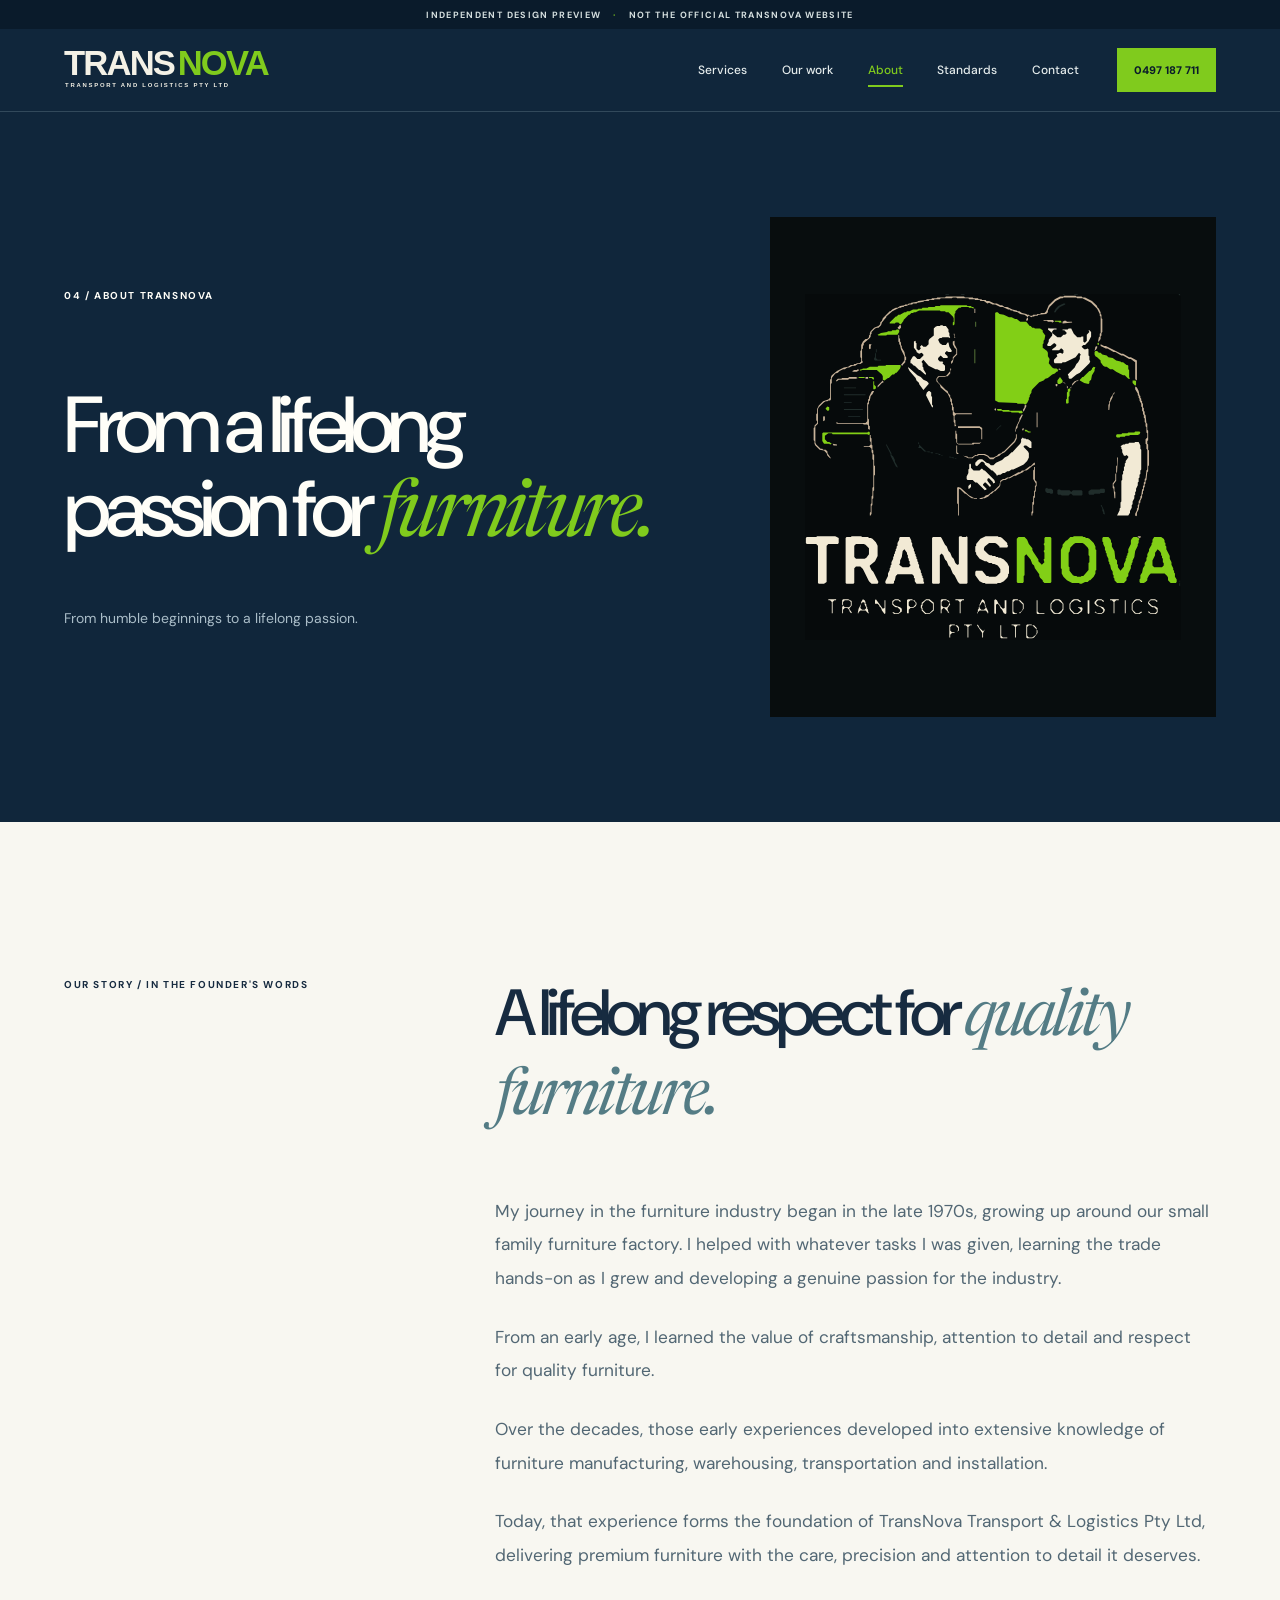
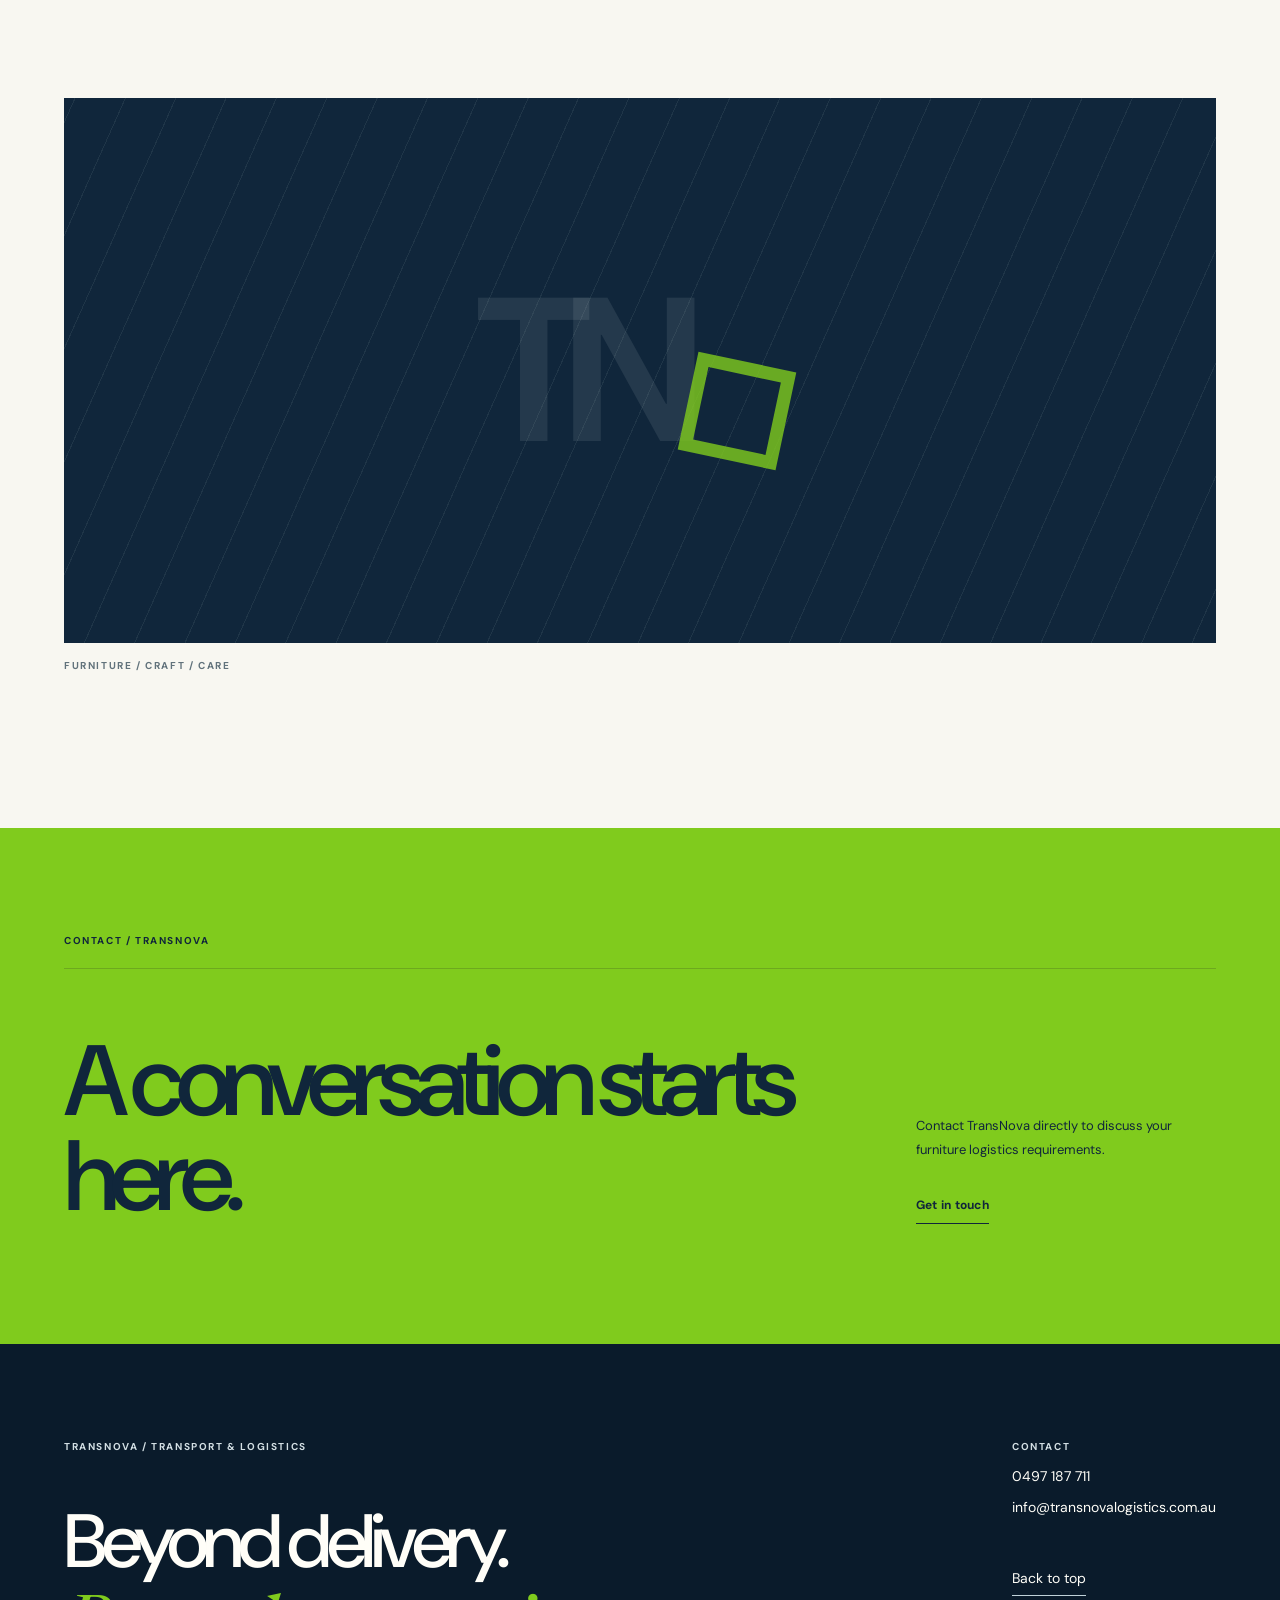
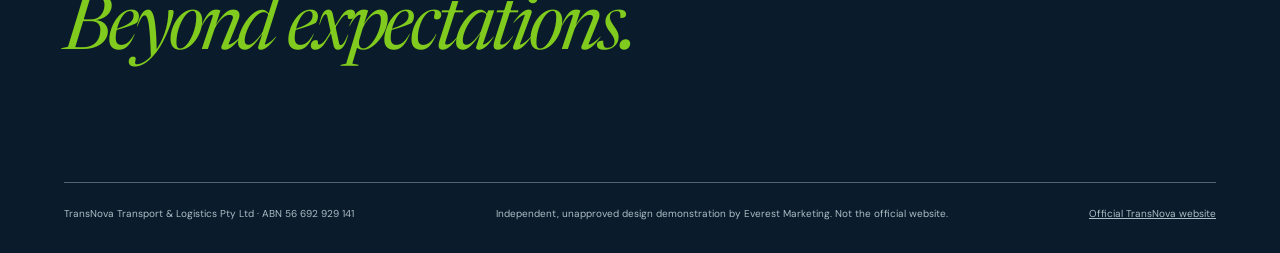
==== about/index.html @ f3ef1b67 "Expand TransNova demo to eight editorial pages with vector logo and refined palette" ====
<!doctype html><html lang="en-AU"><head><meta charset="utf-8"><meta name="viewport" content="width=device-width, initial-scale=1"><meta name="robots" content="noindex,nofollow,noarchive"><meta name="theme-color" content="#10263b"><meta name="description" content="Independent design preview for TransNova Transport &amp; Logistics. Original company information only."><title>About | TransNova — Design Preview</title><link rel="icon" href="/assets/favicon.svg" type="image/svg+xml"><link rel="preconnect" href="https://cloud.katana.nexigen.digital" crossorigin><link rel="stylesheet" href="/styles.css"><script src="/site.js" defer></script></head><body data-page="about"><a class="skip" href="#main">Skip to content</a><div class="preview-note">INDEPENDENT DESIGN PREVIEW <span>·</span> NOT THE OFFICIAL TRANSNOVA WEBSITE</div><header class="site-header" id="top"><div class="nav-shell"><a class="logo-link" href="/" aria-label="TransNova homepage"><img src="/assets/transnova-wordmark.svg" alt="TransNova Transport and Logistics" width="422" height="84"></a><nav class="site-nav" aria-label="Main"><a href="/services/">Services</a><a href="/our-work/">Our work</a><a href="/about/" aria-current="page">About</a><a href="/our-standards/">Standards</a><a href="/contact/">Contact</a></nav><div class="nav-actions"><a class="nav-phone" href="tel:+61497187711">0497 187 711</a><button class="menu-toggle" type="button" aria-controls="mobile-nav" aria-expanded="false" aria-label="Open menu"><span></span><span></span></button></div></div><nav class="mobile-nav" id="mobile-nav" aria-label="Mobile" inert><a href="/services/"><span>Services</span><small>01</small></a><a href="/our-work/"><span>Our work</span><small>02</small></a><a href="/about/" aria-current="page"><span>About</span><small>03</small></a><a href="/our-standards/"><span>Standards</span><small>04</small></a><a href="/contact/"><span>Contact</span><small>05</small></a><div class="mobile-contact">0497 187 711<br>info@transnovalogistics.com.au</div></nav></header><main id="main"><section class="about-hero section-gutter"><div class="about-intro"><span class="micro">04 / ABOUT TRANSNOVA</span><h1>From a lifelong<br>passion for <em>furniture.</em></h1><p>From humble beginnings to a lifelong passion.</p></div><div class="about-logo-panel"><img src="/assets/transnova-logo.svg" alt="TransNova official logo, vector reconstruction of the customer-provided reference"></div></section><section class="about-story section-gutter"><div class="micro">OUR STORY / IN THE FOUNDER'S WORDS</div><div><h2>A lifelong respect for <em>quality furniture.</em></h2><p>My journey in the furniture industry began in the late 1970s, growing up around our small family furniture factory. I helped with whatever tasks I was given, learning the trade hands-on as I grew and developing a genuine passion for the industry.</p><p>From an early age, I learned the value of craftsmanship, attention to detail and respect for quality furniture.</p><p>Over the decades, those early experiences developed into extensive knowledge of furniture manufacturing, warehousing, transportation and installation.</p><p>Today, that experience forms the foundation of TransNova Transport &amp; Logistics Pty Ltd, delivering premium furniture with the care, precision and attention to detail it deserves.</p></div></section><section class="about-image-block section-gutter"><div class="media media--landscape  " ><span class="media-pattern" aria-hidden="true"></span><span class="media-emblem" aria-hidden="true">TN<span class="emblem-square"></span></span><img src="https://cloud.katana.nexigen.digital/katana/0hkbviVE2RfhrzEa8fZG4wNzQvp5ouNnojDkijZL.webp" alt="Original TransNova website image" loading="lazy" decoding="async"></div><p class="micro">FURNITURE / CRAFT / CARE</p></section><section class="cta-band" aria-labelledby="cta-heading"><div class="cta-identifier micro">CONTACT / TRANSNOVA</div><div class="cta-content"><h2 id="cta-heading">A conversation starts here.</h2><div><p>Contact TransNova directly to discuss your furniture logistics requirements.</p><a class="underline-link" href="/contact/">Get in touch</a></div></div></section></main><footer class="footer"><div class="footer-main"><div><span class="micro on-dark">TRANSNOVA / TRANSPORT & LOGISTICS</span><p class="footer-line">Beyond delivery.<br><em>Beyond expectations.</em></p></div><div class="footer-end"><span class="micro on-dark">CONTACT</span><a href="tel:+61497187711">0497 187 711</a><a href="mailto:info@transnovalogistics.com.au">info@transnovalogistics.com.au</a><a class="footer-top-link" href="#top">Back to top</a></div></div><div class="footer-base"><span>TransNova Transport & Logistics Pty Ltd · ABN 56 692 929 141</span><span>Independent, unapproved design demonstration by Everest Marketing. Not the official website.</span><a href="https://transnovalogistics.com.au/" target="_blank" rel="noopener noreferrer">Official TransNova website</a></div></footer><dialog class="gallery-dialog" id="gallery-dialog" aria-label="Original TransNova photographs"><div class="gallery-top"><span class="micro on-dark">TRANSNOVA / PHOTOGRAPHS</span><button id="gallery-close" type="button">Close</button></div><div class="gallery-picture"><img id="gallery-image" alt="Original TransNova work photograph"></div><div class="gallery-bottom"><span id="gallery-position">01 / 03</span><div class="gallery-controls"><button type="button" id="gallery-prev">Previous</button><button type="button" id="gallery-next">Next</button></div></div></dialog></body></html>
---- styles.css ----
@import url('https://fonts.googleapis.com/css2?family=DM+Sans:wght@400;450;500;600;700&family=Newsreader:ital,opsz,wght@1,6..72,400;1,6..72,500&display=swap');
:root{--navy:#10263b;--deep:#0a1b2b;--ink:#172b40;--lime:#80cb1d;--ivory:#f8f7f1;--fog:#e4edef;--paper:#f2f4f1;--line:#c6d1d3;--muted:#5e6f78;--white:#fffef8;--display:'DM Sans',Arial,sans-serif;--serif:'Newsreader',Georgia,serif;--gutter:clamp(22px,5vw,92px)}
*{box-sizing:border-box}html{scroll-behavior:smooth;scroll-padding-top:90px}body{font-family:var(--display);margin:0;background:var(--ivory);color:var(--ink);-webkit-font-smoothing:antialiased}body.menu-open,body.dialog-open{overflow:hidden}a{color:inherit;text-decoration:none}button,input,textarea{font:inherit}button{cursor:pointer}img{display:block;max-width:100%}h1,h2,h3,p{margin-top:0}::selection{background:var(--lime);color:var(--deep)}:focus-visible{outline:2px solid var(--lime);outline-offset:4px}.skip{position:fixed;top:-100px;left:12px;background:var(--lime);color:var(--deep);padding:14px 20px;z-index:999}.skip:focus{top:12px}.section-gutter{padding-left:var(--gutter);padding-right:var(--gutter)}.micro{font-size:10px;letter-spacing:.16em;line-height:1.5;font-weight:700;text-transform:uppercase}.on-dark{color:#d3dfe4}em{font-family:var(--serif);font-weight:400;letter-spacing:-.055em}.preview-note{background:#0a1b2b;color:#d5dfdf;display:flex;gap:12px;align-items:center;justify-content:center;min-height:29px;font-size:9px;letter-spacing:.15em;font-weight:700;padding:7px;text-align:center}.preview-note span{color:var(--lime)}
.site-header{position:sticky;top:0;z-index:99;background:var(--navy);border-bottom:1px solid #32495b}.nav-shell{height:82px;padding:0 var(--gutter);display:flex;align-items:center;gap:clamp(24px,3vw,65px)}.logo-link{display:block;flex:none;width:clamp(160px,17vw,226px)}.logo-link img{width:100%;height:auto}.site-nav{margin-left:auto;display:flex;align-items:center;gap:clamp(20px,2.7vw,48px)}.site-nav a{color:#e5ecec;font-size:12px;font-weight:500;white-space:nowrap;position:relative;padding:14px 0;transition:color .2s}.site-nav a:hover,.site-nav a[aria-current]{color:var(--lime)}.site-nav a[aria-current]::after{position:absolute;content:'';height:2px;bottom:5px;left:0;right:0;background:var(--lime)}.nav-actions{display:flex;align-items:center}.nav-phone{font-size:11px;white-space:nowrap;color:var(--deep);background:var(--lime);padding:15px 17px;font-weight:800;transition:filter .2s}.nav-phone:hover{filter:brightness(1.15)}.menu-toggle{display:none;border:1px solid #5a6c74;background:transparent;color:var(--white);height:44px;width:48px;position:relative}.menu-toggle span{width:22px;height:1px;background:currentColor;position:absolute;left:12px;top:18px;transition:transform .2s,top .2s}.menu-toggle span:last-child{top:25px}.menu-open .menu-toggle span:first-child{top:21px;transform:rotate(45deg)}.menu-open .menu-toggle span:last-child{top:21px;transform:rotate(-45deg)}.mobile-nav{display:none}
/* authentic images with an intentionally typographic fallback when their origin is unavailable */
.media{display:block;position:relative;border:0;padding:0;overflow:hidden;min-width:0;width:100%;background:var(--navy);color:var(--white);isolation:isolate}.media-pattern{position:absolute;inset:-50%;opacity:.56;background:repeating-linear-gradient(120deg,transparent 0,transparent 45px,rgba(163,187,184,.18) 45px,rgba(163,187,184,.18) 46px);transform:rotate(-6deg);z-index:0}.media-emblem{position:absolute;inset:0;display:flex;justify-content:center;align-items:center;gap:2vw;font-size:clamp(70px,16vw,260px);font-weight:700;letter-spacing:-.13em;color:rgba(213,228,228,.10);z-index:0;pointer-events:none}.emblem-square{display:block;width:clamp(34px,8vw,100px);height:clamp(34px,8vw,100px);border:13px solid var(--lime);opacity:.8;transform:translate(-16px,40px) rotate(12deg)}.media img{width:100%;height:100%;object-fit:cover;position:relative;z-index:1;transition:transform .9s cubic-bezier(.19,.7,.22,1),opacity .3s;opacity:0}.media.media--loaded img{opacity:1}.media--portrait{aspect-ratio:4/5}.media--landscape{aspect-ratio:16/10}.media--square{aspect-ratio:1}.media.gallery-trigger:hover img{transform:scale(1.035)}.media.gallery-trigger{cursor:zoom-in}.media.gallery-trigger.media--failed{cursor:default}.media--failed img{display:none}
.home-hero{min-height:min(760px,calc(100svh - 111px));background:var(--navy);color:var(--white);display:grid;grid-template-columns:minmax(0,58%) minmax(0,42%);position:relative;isolation:isolate;overflow:hidden}.hero-blueprint{position:absolute;inset:0 42% 0 0;pointer-events:none;opacity:.14;display:flex;justify-content:space-evenly;z-index:0}.hero-blueprint span{height:100%;width:1px;background:#c3d8e6}.hero-type{position:relative;z-index:3;min-height:680px;padding:clamp(75px,9vw,135px) 0 42px var(--gutter);display:flex;flex-direction:column;justify-content:space-between}.hero-supra{display:flex;align-items:center;gap:14px}.hero-pip{background:var(--lime);height:7px;width:7px;border-radius:50%;display:inline-block}.hero-type h1{font-weight:600;letter-spacing:-.089em;line-height:.91;font-size:clamp(66px,7.65vw,150px);margin:50px -16vw 40px 0;position:relative}.hero-type h1 span{display:block;width:max-content;max-width:150%;animation:rise .95s cubic-bezier(.23,.8,.23,1) both}.hero-type h1 span:nth-child(2){animation-delay:.12s}.hero-type h1 span:nth-child(3){animation-delay:.22s}.hero-outline{font-size:.64em;letter-spacing:-.075em}.hero-outline i{font-style:normal;font-family:var(--serif);font-weight:400;letter-spacing:-.055em;color:var(--lime)}.hero-actions{display:flex;justify-content:space-between;align-items:end;gap:32px;padding-right:8%;max-width:720px}.hero-actions p{font-size:14px;line-height:1.65;max-width:255px;color:#d3dee1;margin:0}.hero-link{display:inline-block;color:var(--white);font-size:13px;font-weight:600;padding-bottom:9px;border-bottom:2px solid var(--lime);white-space:nowrap}.hero-link:hover{color:var(--lime)}.hero-footnote{margin-top:58px;color:#9cafbb}.hero-media-wrap{position:relative;min-height:680px;overflow:hidden;background:#1a3449}.hero-media{height:100%;aspect-ratio:auto;min-height:100%;background:#19354b}.hero-media img{object-position:55% center}.hero-sideprint{position:absolute;bottom:30px;right:36px;z-index:2;color:#d0ddde;text-shadow:0 1px 5px #0008}
.intro-band{background:var(--ivory);padding-top:130px;padding-bottom:110px}.intro-label{color:#506975}.intro-statement{margin:55px 0 85px clamp(30px,6vw,110px);max-width:1190px;font-size:clamp(31px,4.1vw,66px);line-height:1.27;letter-spacing:-.055em;font-weight:500}.intro-statement em{color:#2e6573}.intro-bottom{border-top:1px solid var(--line);padding-top:17px;display:flex;justify-content:space-between;color:var(--muted);font-size:10px;font-weight:700;letter-spacing:.13em}
.section-top{display:grid;grid-template-columns:1fr minmax(0,2.3fr);gap:35px;align-items:start}.section-top .section-label{color:#566f7a}.section-label span{color:#4aaf18;margin-right:15px}.section-top h2{font-weight:550;font-size:clamp(44px,5.1vw,85px);line-height:1.06;letter-spacing:-.075em;margin:0}.section-top h2 em{color:#42747c}.section-top>p{grid-column:2;line-height:1.75;color:var(--muted);font-size:13px;max-width:520px;margin-top:-3px}.service-home{padding-top:125px;padding-bottom:150px;background:var(--paper)}.service-rows{margin-top:75px;border-top:1px solid #b9c6c7}.service-row{border-bottom:1px solid #b9c6c7;display:grid;grid-template-columns:13% 1fr auto;align-items:center;gap:25px;min-height:170px;transition:padding .3s,background .3s}.service-row:hover{padding:0 18px;background:#e6eeed}.service-row-number{font-size:12px;color:#6d888c;align-self:center}.service-row-title{font-size:clamp(27px,3.6vw,60px);line-height:1.15;letter-spacing:-.067em;font-weight:500}.service-row-label{font-size:11px;border-bottom:1px solid var(--ink);padding-bottom:7px;white-space:nowrap;font-weight:700}
.featured-work{padding-top:145px;padding-bottom:160px;display:grid;grid-template-columns:33% 1fr;gap:6.5vw;background:var(--fog)}.work-rail{display:flex;flex-direction:column;align-items:flex-start}.work-rail h2{font-size:clamp(54px,6.3vw,105px);line-height:1.02;letter-spacing:-.077em;font-weight:500;margin:75px 0 20px}.work-rail h2 em{color:#547781}.work-rail p{font-size:13px;line-height:1.8;color:#5d707a;max-width:250px;margin-bottom:42px}.underline-link{display:inline-block;border-bottom:1px solid currentColor;padding-bottom:10px;font-size:12px;letter-spacing:.02em;font-weight:700;transition:color .2s,padding .2s}.underline-link:hover{color:#3f8a1c;padding-left:5px}.work-photo-pair{display:grid;grid-template-columns:1fr .8fr;gap:24px;align-items:end}.work-photo-tall{aspect-ratio:4/5.5}.work-photo-small{aspect-ratio:4/4.6;transform:translateY(55px)}
.signature-section{background:var(--deep);color:var(--white);padding-top:120px;padding-bottom:140px}.signature-grid{margin-top:70px;display:grid;grid-template-columns:1fr minmax(240px,320px);gap:70px;align-items:end}.signature-grid h2{font-size:clamp(62px,7vw,125px);font-weight:500;line-height:1.02;letter-spacing:-.085em;margin:0 0 45px}.signature-grid h2 em{color:var(--lime)}.signature-grid>div:first-child p{font-size:14px;max-width:420px;line-height:1.9;color:#bfced5;margin-bottom:35px}.underline-link.light{color:var(--white);border-color:var(--lime)}.training-figure{border-top:1px solid #51616e;padding-top:16px}.training-figure>span{font-size:10px;letter-spacing:.14em;color:#c9d8dc;font-weight:700}.training-figure strong{display:block;color:var(--lime);font-size:clamp(110px,14vw,230px);line-height:1;font-weight:500;letter-spacing:-.12em;margin-top:24px}.training-figure p{font-size:12px;line-height:1.9;color:#aebec7;max-width:260px;margin-top:42px}
.story-teaser{background:var(--ivory);display:grid;grid-template-columns:42% 1fr;gap:8vw;padding-top:130px;padding-bottom:130px;align-items:center}.story-teaser .media{aspect-ratio:4/4.6}.story-teaser-copy h2{font-size:clamp(48px,5.7vw,97px);line-height:1.05;letter-spacing:-.075em;font-weight:500;margin:65px 0 25px}.story-teaser-copy h2 em{color:#477582}.story-teaser-copy p{font-size:14px;line-height:1.9;color:var(--muted);max-width:390px;margin-bottom:40px}
.cta-band{padding:105px var(--gutter) 120px;background:var(--lime);color:#10263b}.cta-identifier{border-bottom:1px solid #6da91e;padding-bottom:20px}.cta-content{display:grid;grid-template-columns:1fr 300px;gap:7vw;align-items:end;padding-top:65px}.cta-content h2{font-size:clamp(64px,7.8vw,143px);line-height:.95;letter-spacing:-.088em;font-weight:550;margin:0;max-width:850px}.cta-content p{font-size:13px;line-height:1.8;margin-bottom:32px}.cta-content .underline-link:hover{color:#fff}
.footer{background:var(--deep);color:var(--white);padding:90px var(--gutter) 30px}.footer-main{display:flex;justify-content:space-between;gap:40px;padding-bottom:110px}.footer-line{font-size:clamp(45px,5.9vw,100px);font-weight:500;line-height:1.08;letter-spacing:-.072em;margin:46px 0 0}.footer-line em{color:var(--lime)}.footer-end{display:flex;flex-direction:column;align-items:flex-start;gap:13px;padding-top:5px}.footer-end>a{font-size:14px;overflow-wrap:anywhere}.footer-end>a:hover{color:var(--lime)}.footer-top-link{margin-top:40px;border-bottom:1px solid #c0d2d9;padding-bottom:8px}.footer-base{border-top:1px solid #506577;display:flex;justify-content:space-between;gap:25px;padding-top:22px;color:#aebdc5;font-size:10px;line-height:1.8}.footer-base a{text-decoration:underline}
/* inner pages */
.inner-hero{padding:115px var(--gutter) 55px;background:var(--fog);min-height:620px;display:flex;flex-direction:column;justify-content:space-between;position:relative;overflow:hidden}.inner-hero::after{content:'TRANSNOVA';position:absolute;bottom:25%;right:-4%;font-size:17vw;letter-spacing:-.09em;color:#d3e0e3;font-weight:700;z-index:0;opacity:.55;pointer-events:none}.inner-hero>*{z-index:1;position:relative}.inner-hero h1{font-size:clamp(65px,8vw,140px);font-weight:500;letter-spacing:-.085em;line-height:1.03;margin:70px 0}.inner-hero h1 em{color:#547783}.inner-bottom{border-top:1px solid #a8bbc0;padding-top:22px;display:flex;justify-content:space-between;gap:45px}.inner-bottom p{max-width:365px;font-size:14px;line-height:1.7}.inner-bottom span{font-size:10px;font-weight:700;letter-spacing:.16em;white-space:nowrap}.index-services{padding-top:125px;padding-bottom:100px}.service-index-item{display:grid;grid-template-columns:1fr 1fr;gap:7vw;align-items:center;margin-bottom:170px}.service-index-item.alternate .index-media{order:2}.service-index-item.alternate .index-copy{order:1}.index-copy h2{font-weight:500;letter-spacing:-.075em;line-height:1.08;font-size:clamp(45px,5.2vw,87px);margin:55px 0 30px}.index-copy h2 em{color:#477681}.index-copy p{font-size:15px;line-height:1.9;max-width:450px;color:var(--muted);margin-bottom:45px}.small-statement{padding-top:105px;padding-bottom:120px;background:var(--fog);display:grid;grid-template-columns:1fr 2.6fr;gap:50px}.small-statement p{font-size:clamp(26px,3.2vw,51px);letter-spacing:-.05em;font-weight:500;line-height:1.35;margin:0}
.detail-hero{display:grid;grid-template-columns:58% 42%;background:var(--ivory);min-height:720px}.detail-lede{padding:58px 6vw 90px 0;display:flex;flex-direction:column;align-items:flex-start}.breadcrumbs{display:flex;gap:15px;font-size:11px;color:var(--muted);margin-bottom:110px;flex-wrap:wrap}.breadcrumbs a{text-decoration:underline}.detail-lede h1{font-size:clamp(57px,6.4vw,120px);font-weight:500;letter-spacing:-.084em;line-height:1.02;margin:38px -8vw 40px 0;z-index:2;position:relative}.detail-lede h1 em{color:#4f7d83}.detail-lede p{font-size:16px;line-height:1.8;max-width:430px;margin:0 0 40px;color:var(--muted)}.detail-visual{margin-right:calc(-1 * var(--gutter));min-height:680px}.detail-visual .media{height:100%;aspect-ratio:auto}.detail-body{display:grid;grid-template-columns:1fr 2fr;gap:7vw;padding-top:135px;padding-bottom:130px}.detail-body h2{font-size:clamp(44px,5vw,85px);font-weight:500;line-height:1.08;letter-spacing:-.077em;max-width:870px}.detail-body p{max-width:560px;color:var(--muted);font-size:15px;line-height:1.85;margin:28px 0 55px}.detail-terms{display:grid;grid-template-columns:1fr 1fr;gap:22px;font-size:12px;font-weight:600}.detail-terms span{border-top:1px solid var(--line);padding-top:17px}.detail-next{border-top:1px solid var(--line);padding-top:55px;padding-bottom:85px;display:flex;gap:50px;align-items:center;justify-content:space-between}.detail-next a{font-size:clamp(28px,3.8vw,64px);letter-spacing:-.07em;font-weight:500;border-bottom:2px solid var(--ink)}
.work-inner-hero{background:#e4eded}.gallery-wall{padding-top:125px;padding-bottom:140px;display:grid;grid-template-columns:1.15fr .85fr;gap:28px;align-items:start;background:var(--ivory)}.gallery-large{grid-row:span 2}.gallery-large .media{aspect-ratio:4/6}.gallery-aside .media{aspect-ratio:5/5}.gallery-aside-final{transform:translateY(25px)}.work-categories{padding-top:90px;padding-bottom:130px;background:var(--fog);display:grid;grid-template-columns:1fr 2fr;row-gap:35px}.work-categories .micro{grid-row:span 3}.work-categories div:not(:first-child){border-top:1px solid #a8bac0;padding-top:22px}.work-categories h2{font-size:clamp(30px,3.6vw,60px);font-weight:500;letter-spacing:-.065em;line-height:1.1;margin:0 0 14px}.work-categories p{font-size:14px;color:var(--muted);max-width:600px;line-height:1.8}
.about-hero{background:var(--navy);color:var(--white);display:grid;grid-template-columns:1fr .68fr;gap:4vw;min-height:710px;align-items:center}.about-intro{padding-top:100px;padding-bottom:110px}.about-intro h1{font-size:clamp(65px,6.2vw,116px);line-height:1.05;letter-spacing:-.08em;font-weight:500;margin:80px -5vw 50px 0;position:relative;z-index:2}.about-intro h1 em{color:var(--lime)}.about-intro p{font-size:14px;color:#aabdc8}.about-logo-panel{background:#080d0e;min-height:500px;display:flex;align-items:center;justify-content:center;padding:35px}.about-logo-panel img{width:100%;height:auto;max-width:490px}.about-story{display:grid;grid-template-columns:1fr 2fr;gap:70px;padding-top:155px;padding-bottom:100px}.about-story h2{font-weight:500;font-size:clamp(45px,5.1vw,88px);letter-spacing:-.077em;line-height:1.1;margin:0 0 60px}.about-story h2 em{color:#547c85}.about-story p{font-size:clamp(15px,1.35vw,19px);line-height:1.95;color:#526774;max-width:760px;margin-bottom:25px}.about-image-block{padding-bottom:145px}.about-image-block .media{aspect-ratio:19/9}.about-image-block>p{margin-top:15px;color:#61727b}
.standards-hero{background:var(--deep);color:var(--white);padding-top:125px;padding-bottom:110px;min-height:725px;position:relative;overflow:hidden}.standards-hero h1{font-size:clamp(68px,8.2vw,145px);line-height:1.02;letter-spacing:-.085em;font-weight:500;max-width:1150px;margin:80px 0 40px}.standards-hero h1 em{color:var(--lime)}.standards-hero>p{max-width:440px;font-size:14px;line-height:1.9;color:#beccd4}.standards-hero-metric{position:absolute;right:var(--gutter);bottom:100px;display:flex;flex-direction:column;align-items:center}.standards-hero-metric strong{font-size:clamp(125px,14vw,220px);line-height:1;font-weight:400;letter-spacing:-.11em;color:var(--lime)}.standards-hero-metric span{font-size:10px;letter-spacing:.14em}.std-body{display:grid;grid-template-columns:1fr 1.3fr;gap:8vw;padding-top:135px;padding-bottom:135px}.std-intro h2{font-size:clamp(50px,5vw,92px);letter-spacing:-.082em;line-height:1.06;font-weight:500;margin:60px 0 30px}.std-intro p{max-width:330px;color:var(--muted);line-height:1.9}.std-accordion-list{border-top:1px solid var(--line)}.standard-accordion{border-bottom:1px solid var(--line)}.standard-accordion summary{display:grid;grid-template-columns:40px 1fr 30px;gap:18px;align-items:center;list-style:none;cursor:pointer;padding:26px 0;font-size:clamp(21px,2vw,33px);letter-spacing:-.04em}.standard-accordion summary::-webkit-details-marker{display:none}.std-number{color:#71919b;font-size:11px;letter-spacing:0}.std-toggle{font-size:25px;justify-self:end;transition:transform .2s}.standard-accordion[open] .std-toggle{transform:rotate(45deg)}.standard-accordion>p{font-size:14px;line-height:1.9;max-width:530px;color:var(--muted);padding:0 0 29px 58px;margin:0}
.contact-hero{padding-top:125px;padding-bottom:145px}.contact-hero>h1{font-size:clamp(67px,8.3vw,148px);font-weight:500;line-height:1;letter-spacing:-.088em;margin:75px 0 110px}.contact-hero>h1 em{color:#527d87}.contact-columns{display:grid;grid-template-columns:1fr 1fr;gap:9vw}.contact-details{display:flex;flex-direction:column;align-items:start}.contact-number{font-size:clamp(30px,3.6vw,63px);letter-spacing:-.065em;border-bottom:2px solid var(--ink);padding-bottom:12px;margin:35px 0 20px}.contact-email{font-size:clamp(15px,1.6vw,24px);word-break:break-word;text-decoration:underline;text-underline-offset:8px}.contact-facts{margin-top:100px;display:grid;grid-template-columns:1fr 1fr;gap:25px}.contact-facts h2{font-size:11px;letter-spacing:.16em;text-transform:uppercase;margin-bottom:18px}.contact-facts p{font-size:13px;line-height:1.85;color:var(--muted)}.contact-form{background:var(--fog);padding:clamp(28px,4vw,60px)}.form-overline{display:flex;justify-content:space-between;gap:25px}.demo-form-warning{padding:30px 0;border-bottom:1px solid #b5c6c9;color:#526c75;font-size:12px;line-height:1.9}.contact-form form{display:flex;flex-direction:column}.contact-form label{font-weight:700;font-size:12px;margin:16px 0 9px}.contact-form label span{color:#386e33}.contact-form input,.contact-form textarea{background:transparent;border:0;border-bottom:1px solid #91a6af;border-radius:0;padding:13px 0;color:var(--ink);font-size:14px;outline:0;width:100%;margin-bottom:15px}.contact-form input:focus,.contact-form textarea:focus{border-bottom:2px solid var(--ink);padding-bottom:12px}.contact-form input[aria-invalid=true],.contact-form textarea[aria-invalid=true]{border-bottom-color:#a33232}.contact-form textarea{resize:vertical;min-height:120px}.contact-form input::placeholder,.contact-form textarea::placeholder{color:#779099}.form-button{border:0;background:var(--navy);color:#fff;padding:19px;text-align:center;font-size:12px;font-weight:700;letter-spacing:.04em;margin-top:15px}.form-button:hover{background:#2c485c}#form-feedback{min-height:1em;font-size:12px;line-height:1.6;margin:15px 0 0}
/* minimalist image viewer: no graphic arrows, image captions or metadata */
.gallery-dialog{border:0;padding:22px clamp(20px,5vw,80px);background:#071523;color:var(--white);width:100vw;max-width:none;max-height:none;height:100dvh;margin:0;overflow:hidden}.gallery-dialog::backdrop{background:#081724e8}.gallery-dialog[open]{display:flex;flex-direction:column}.gallery-top{display:flex;justify-content:space-between;align-items:center}.gallery-top button,.gallery-controls button{border:1px solid #536a7c;padding:11px 22px;color:var(--white);background:transparent;font-size:12px}.gallery-top button:hover,.gallery-controls button:hover{border-color:var(--lime);color:var(--lime)}.gallery-picture{flex:1;display:flex;justify-content:center;align-items:center;min-height:0;padding:24px 0}.gallery-picture img{max-width:100%;max-height:100%;width:auto;height:auto;object-fit:contain}.gallery-bottom{display:flex;align-items:center;justify-content:space-between;gap:15px;font-size:12px;color:#abbecb}.gallery-controls{display:flex;gap:12px}
.reveal{opacity:1;transform:none}.has-motion .reveal{opacity:0;transform:translateY(28px);transition:opacity .8s cubic-bezier(.2,.8,.22,1),transform .8s cubic-bezier(.2,.8,.22,1)}.has-motion .reveal.is-visible{opacity:1;transform:none}@keyframes rise{from{opacity:0;transform:translateY(38px)}to{opacity:1;transform:translateY(0)}}
@media(max-width:1180px){.site-nav{gap:17px}.site-nav a{font-size:11px}.nav-shell{gap:20px}.logo-link{width:180px}.hero-type h1{font-size:clamp(62px,7.45vw,105px)}.hero-actions{display:block}.hero-actions .hero-link{margin-top:25px}.standards-hero-metric{right:6%;bottom:50px;opacity:.85}}
@media(max-width:960px){.site-nav,.nav-phone{display:none}.nav-actions{margin-left:auto}.menu-toggle{display:block}.mobile-nav{position:absolute;top:100%;left:0;right:0;background:var(--navy);height:calc(100dvh - 74px);overflow-y:auto;padding:26px var(--gutter);display:flex;flex-direction:column;visibility:hidden;opacity:0;transform:translateY(-12px);pointer-events:none;transition:opacity .25s,transform .25s,visibility .25s}.menu-open .mobile-nav{opacity:1;visibility:visible;transform:none;pointer-events:auto}.mobile-nav a{display:flex;justify-content:space-between;align-items:center;border-bottom:1px solid #4a5f6d;color:#e9f0f1;padding:16px 0;font-size:clamp(30px,5vw,47px);letter-spacing:-.055em}.mobile-nav a small{font-size:11px;letter-spacing:0;color:var(--lime)}.mobile-nav a[aria-current]{color:var(--lime)}.mobile-contact{padding-top:35px;color:#b4c5ce;font-size:14px;line-height:2}.nav-shell{height:74px}.home-hero{grid-template-columns:1fr}.hero-type{min-height:550px;padding-top:75px;padding-right:var(--gutter)}.hero-type h1{font-size:clamp(65px,9.8vw,110px);margin-right:0}.hero-outline{font-size:.69em}.hero-media-wrap{min-height:470px;height:60vw}.hero-media{height:100%}.hero-actions{display:flex}.featured-work{grid-template-columns:1fr;gap:60px}.work-rail h2{margin-top:45px}.work-photo-pair{max-width:850px}.signature-grid{grid-template-columns:1fr 240px}.story-teaser{gap:5vw}.cta-content{grid-template-columns:1fr 230px}.detail-hero{grid-template-columns:1fr}.detail-lede{padding-right:0}.detail-lede h1{margin-right:0}.detail-visual{margin-right:calc(-1 * var(--gutter));margin-left:calc(-1 * var(--gutter));min-height:470px;height:65vw}.detail-visual .media{height:100%}.standards-hero-metric{position:static;align-items:flex-start;margin-top:60px}.standards-hero-metric strong{font-size:140px}.about-hero{grid-template-columns:1fr}.about-intro{padding-bottom:20px}.about-logo-panel{min-height:400px;margin-bottom:80px}.about-intro h1{margin-right:0}}
@media(max-width:640px){:root{--gutter:23px}.preview-note{font-size:8px;letter-spacing:.07em}.nav-shell{height:67px}.mobile-nav{height:calc(100dvh - 67px)}.logo-link{width:160px}.hero-type{min-height:550px;padding-top:65px;padding-bottom:38px}.hero-type h1{font-size:clamp(53px,12.7vw,78px);line-height:1.03;margin:35px 0 40px}.hero-outline{font-size:.72em;letter-spacing:-.07em}.hero-outline i{display:inline}.hero-actions{display:block}.hero-actions p{font-size:13px}.hero-actions .hero-link{font-size:12px;margin-top:25px}.hero-footnote{margin-top:38px;font-size:8px}.hero-media-wrap{min-height:385px;height:105vw}.hero-sideprint{font-size:8px;right:22px;bottom:18px}.intro-band{padding-top:90px;padding-bottom:70px}.intro-statement{margin:42px 0 55px;font-size:clamp(31px,8.6vw,52px)}.intro-bottom{font-size:8px}.service-home{padding-top:90px;padding-bottom:100px}.section-top{display:block}.section-top h2{font-size:clamp(43px,10vw,65px);margin:33px 0 22px}.section-top>p{font-size:13px;margin:0}.service-rows{margin-top:40px}.service-row{grid-template-columns:26px 1fr;gap:12px;min-height:135px;padding:20px 0}.service-row-title{font-size:clamp(27px,8vw,45px)}.service-row-label{grid-column:2;font-size:10px;justify-self:start}.service-row:hover{padding:20px 0}.featured-work{padding-top:100px;padding-bottom:115px}.work-rail h2{font-size:clamp(61px,12vw,86px)}.work-photo-pair{gap:12px}.work-photo-small{transform:translateY(24px)}.signature-section{padding-top:100px;padding-bottom:105px}.signature-grid{grid-template-columns:1fr;gap:60px;margin-top:55px}.signature-grid h2{font-size:clamp(66px,12.5vw,95px)}.training-figure strong{font-size:125px}.story-teaser{grid-template-columns:1fr;padding-top:90px;padding-bottom:95px;gap:50px}.story-teaser .media{aspect-ratio:4/3.7}.story-teaser-copy h2{font-size:clamp(57px,11vw,82px);margin:35px 0 20px}.cta-band{padding-top:75px;padding-bottom:85px}.cta-content{display:block;padding-top:45px}.cta-content h2{font-size:clamp(66px,13vw,100px)}.cta-content div{margin-top:35px}.footer{padding-top:70px}.footer-main{display:block;padding-bottom:75px}.footer-line{font-size:clamp(55px,10vw,85px)}.footer-end{margin-top:55px}.footer-base{display:block}.footer-base>*{display:block;margin-bottom:11px}.inner-hero{padding-top:80px;min-height:530px}.inner-hero h1{font-size:clamp(60px,11.4vw,85px);margin:60px 0 70px;overflow-wrap:normal}.inner-hero .inner-bottom{display:block}.inner-bottom span{display:block;margin-top:18px}.index-services{padding-top:75px;padding-bottom:40px}.service-index-item{display:flex;flex-direction:column;gap:30px;margin-bottom:95px;align-items:stretch}.service-index-item.alternate .index-media{order:0}.service-index-item.alternate .index-copy{order:1}.index-copy h2{font-size:clamp(45px,9vw,67px);margin:30px 0 25px}.small-statement{display:block;padding-top:85px;padding-bottom:90px}.small-statement p{margin-top:32px;font-size:clamp(30px,7.6vw,45px)}.detail-lede{padding-top:38px;padding-bottom:80px}.breadcrumbs{margin-bottom:90px}.detail-lede h1{font-size:clamp(54px,11.3vw,75px);margin:30px 0 35px}.detail-lede p{font-size:14px}.detail-visual{min-height:350px;height:100vw}.detail-body{display:block;padding-top:90px;padding-bottom:95px}.detail-body h2{font-size:clamp(50px,9.8vw,76px);margin-top:35px}.detail-terms{gap:22px 12px;font-size:10px}.detail-next{display:block;padding-top:55px;padding-bottom:75px}.detail-next a{display:inline-block;font-size:34px;margin-top:25px}.gallery-wall{padding-top:80px;padding-bottom:80px;display:block}.gallery-wall>div{margin-bottom:19px}.gallery-large .media{aspect-ratio:4/4.5}.gallery-aside .media{aspect-ratio:4/4}.gallery-aside-final{transform:none}.work-categories{display:block;padding-top:90px;padding-bottom:100px}.work-categories>div:first-child{margin-bottom:40px}.work-categories div:not(:first-child){padding-bottom:25px}.about-intro{padding-top:95px}.about-intro h1{font-size:clamp(61px,11.8vw,80px);margin:55px 0 35px}.about-logo-panel{min-height:300px;padding:16px;margin-bottom:55px}.about-story{display:block;padding-top:95px;padding-bottom:80px}.about-story h2{margin-top:35px;font-size:clamp(52px,10vw,75px)}.about-story p{font-size:15px}.about-image-block{padding-bottom:90px}.about-image-block .media{aspect-ratio:4/3}.standards-hero{padding-top:90px;padding-bottom:85px}.standards-hero h1{font-size:clamp(58px,11.3vw,90px);margin:60px 0 35px}.standards-hero-metric strong{font-size:125px}.std-body{display:block;padding-top:95px;padding-bottom:100px}.std-intro h2{margin-top:32px;font-size:clamp(58px,10.4vw,80px)}.std-accordion-list{margin-top:55px}.standard-accordion summary{font-size:22px;padding:22px 0;grid-template-columns:25px 1fr 25px;gap:9px}.standard-accordion>p{padding-left:34px;font-size:13px}.contact-hero{padding-top:95px;padding-bottom:90px}.contact-hero>h1{font-size:clamp(60px,12.5vw,84px);margin:45px 0 80px}.contact-columns{display:block}.contact-number{font-size:clamp(33px,8vw,48px)}.contact-email{font-size:14px}.contact-facts{margin-top:65px;grid-template-columns:1fr 1fr;gap:12px}.contact-facts p{font-size:12px}.contact-form{margin:75px calc(-1 * var(--gutter)) 0;padding:30px var(--gutter)}.gallery-dialog{padding:20px}.gallery-controls button{padding:10px 16px}.gallery-picture{padding:15px 0}}
@media(max-width:360px){.hero-type h1{font-size:49px}.hero-outline{font-size:.7em}.hero-type{min-height:525px}.intro-statement{font-size:30px}.contact-number{font-size:30px}.contact-facts{display:block}.inner-hero h1{font-size:55px}}
@media(prefers-reduced-motion:reduce){html{scroll-behavior:auto}*,*::before,*::after{animation:none!important;transition:none!important}.has-motion .reveal{opacity:1;transform:none}.media img{transition:none}}
/* The client-provided emblem is the honest hero fallback until original work photos load. */
.hero-media{background:#070b0e}.hero-media .media-emblem{background:url('/assets/transnova-logo.svg') center center / 88% auto no-repeat;font-size:0}.hero-media .media-emblem .emblem-square{display:none}.hero-media .media-pattern{opacity:.12}.media--loaded .media-emblem,.media--loaded .media-pattern{opacity:0}
@media(max-width:360px){.cta-content h2{font-size:48px}.detail-lede h1,.inner-hero h1,.standards-hero h1,.about-intro h1{overflow-wrap:break-word}}
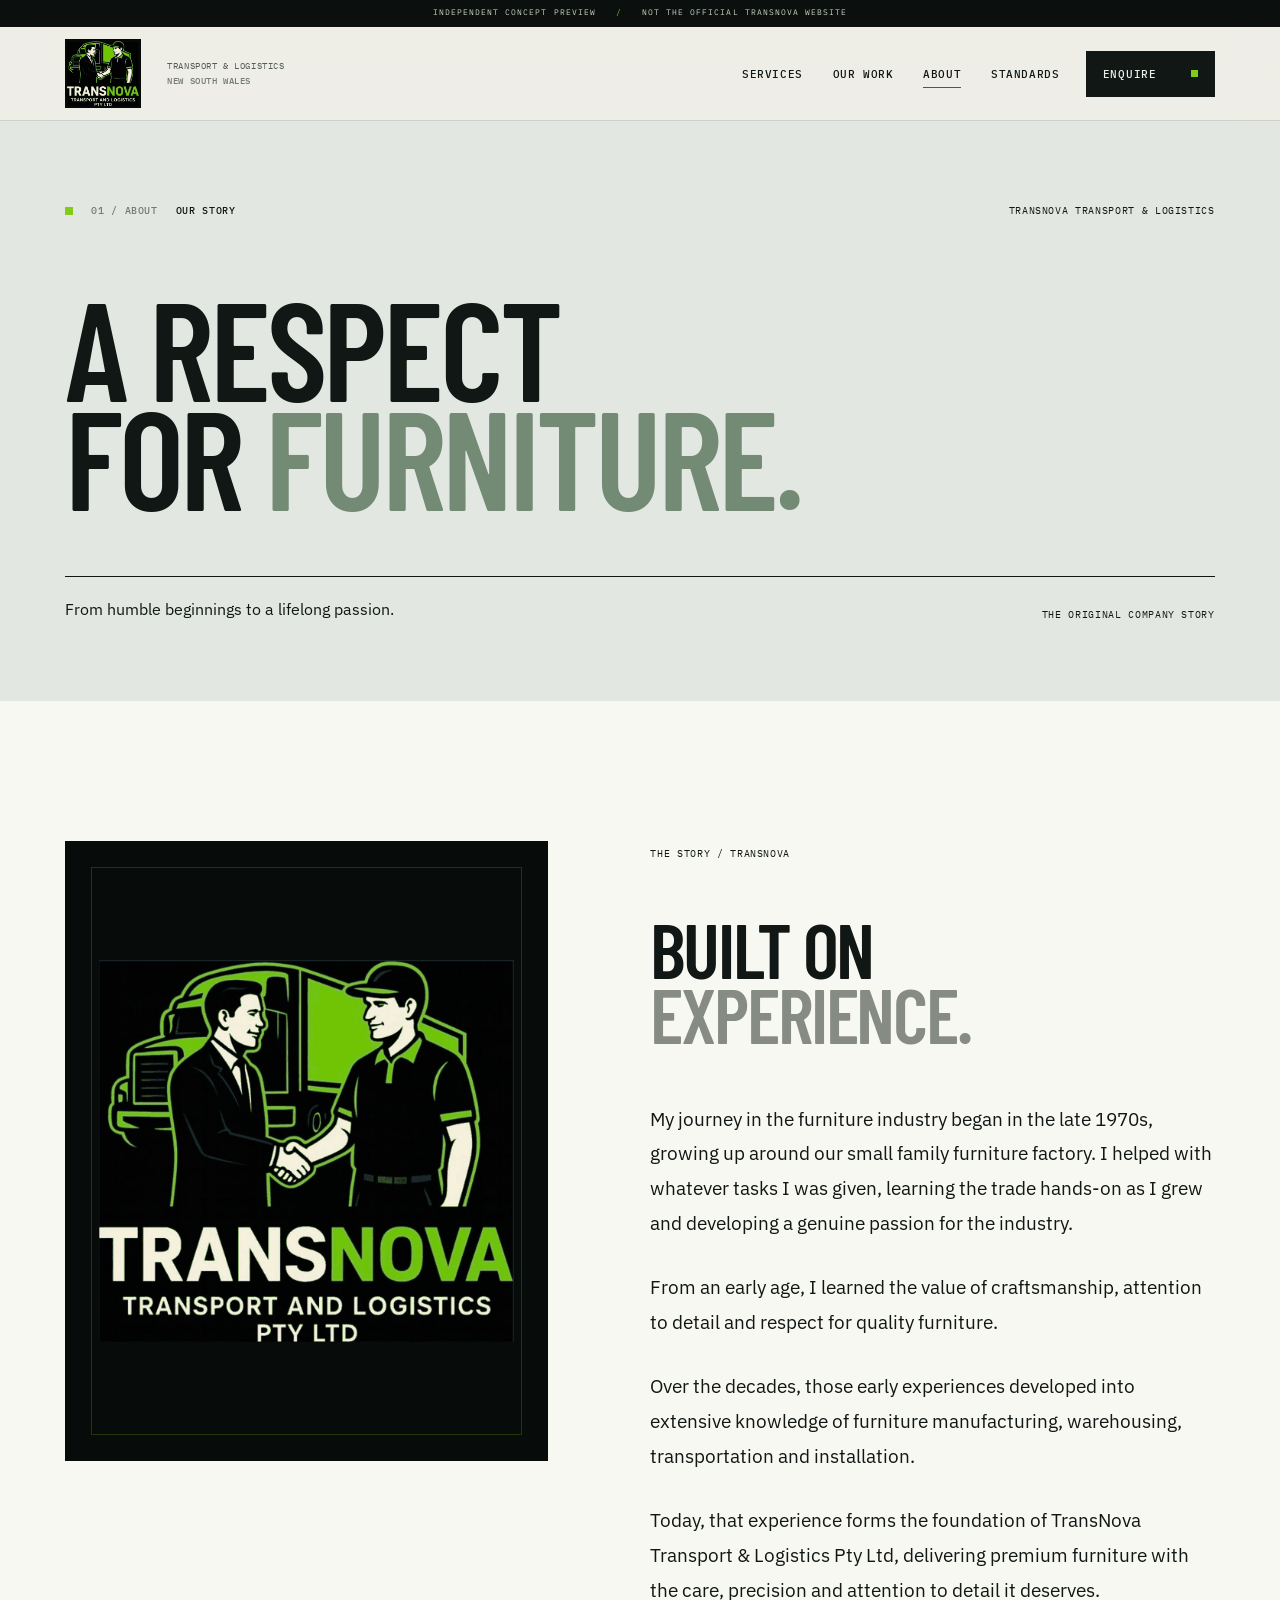
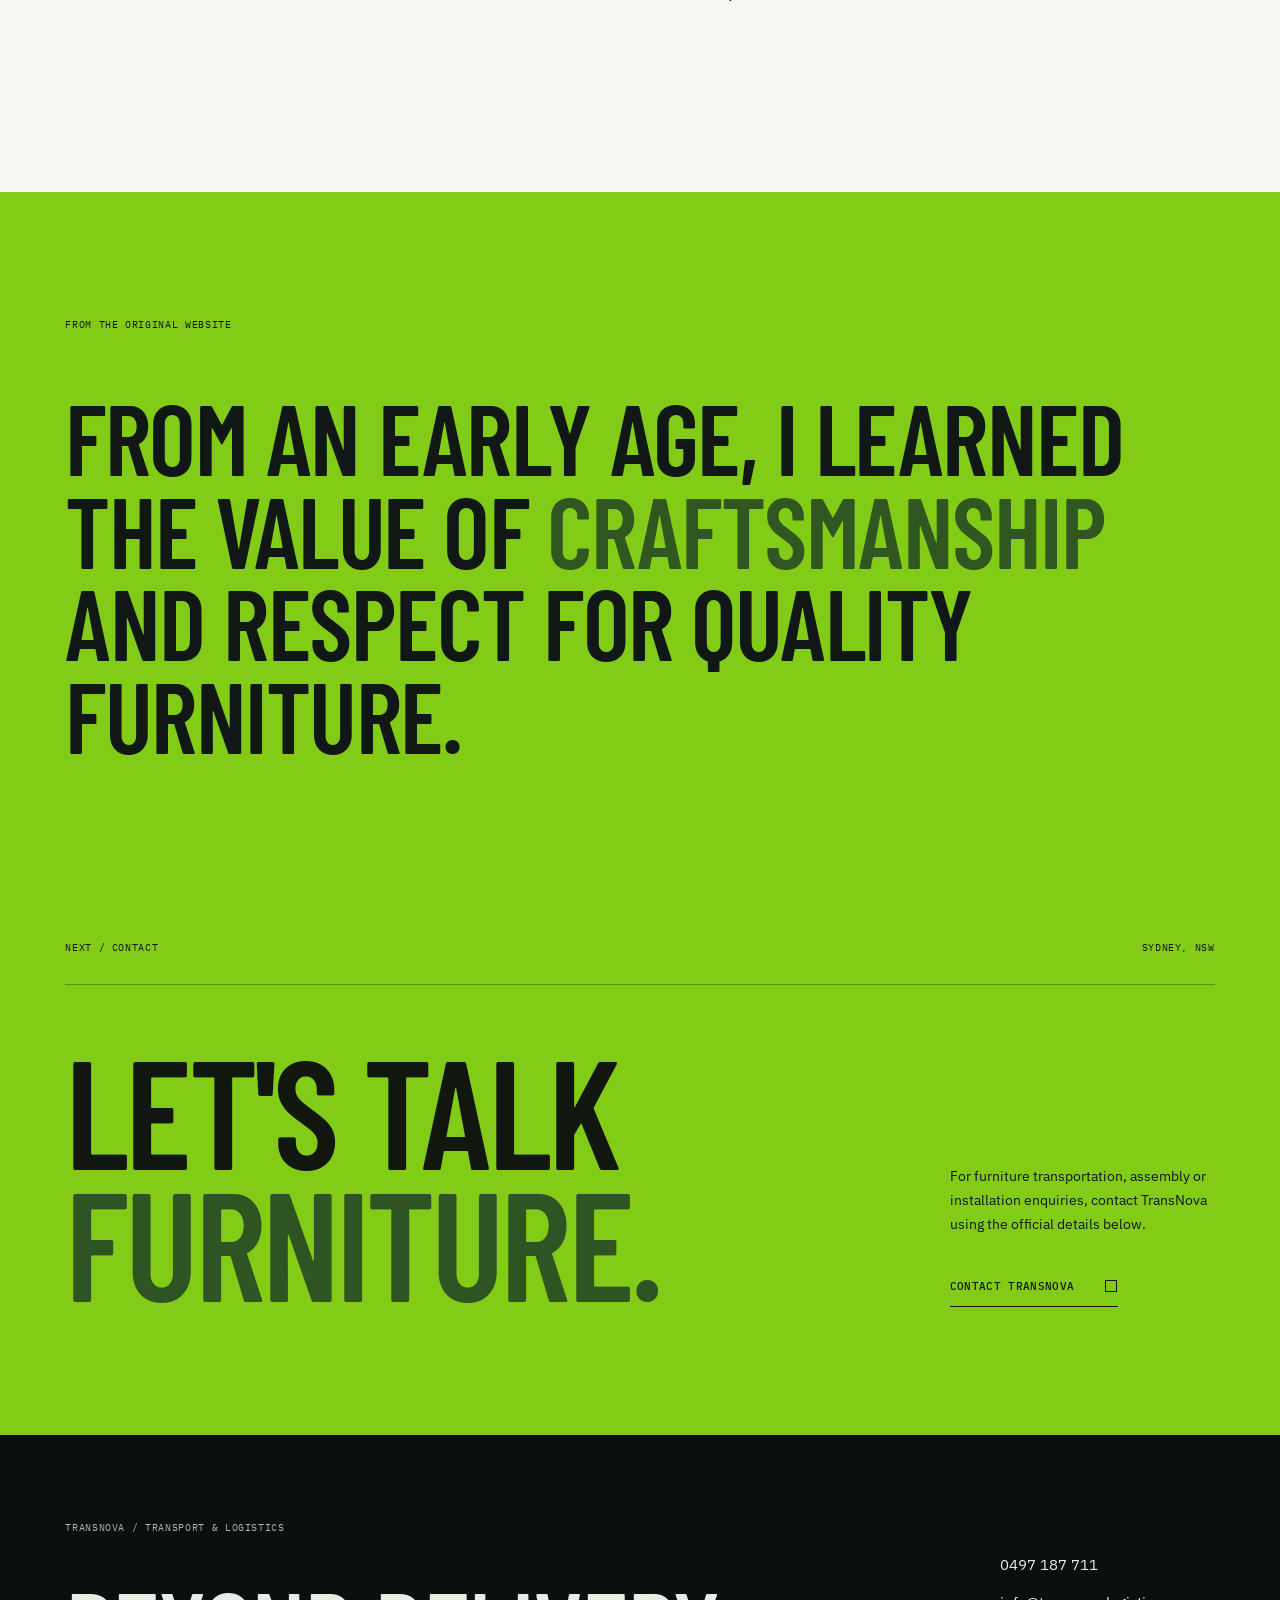
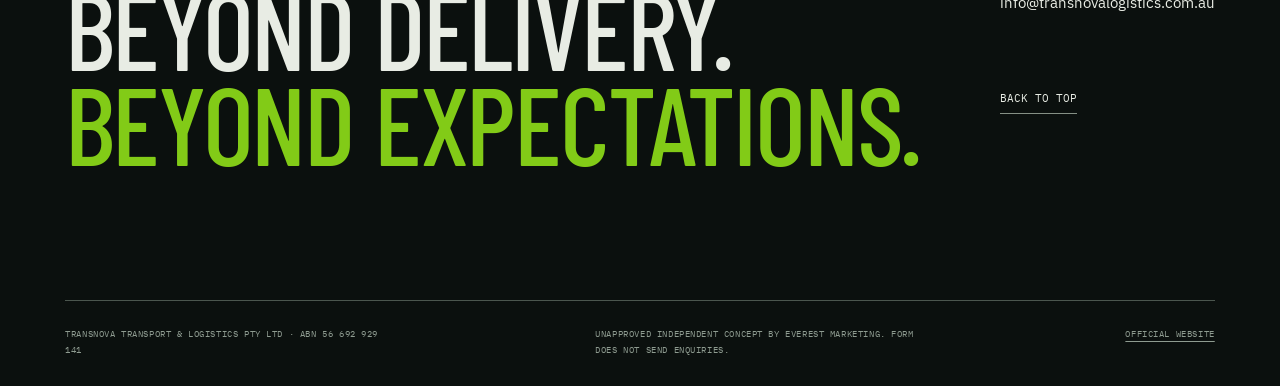
==== commit fdbfe33a: "Redesign TransNova as eight-page editorial experience with authentic full logo and motion" ====
--- a/about/index.html
+++ b/about/index.html
@@ -1 +1 @@
-<!doctype html><html lang="en-AU"><head><meta charset="utf-8"><meta name="viewport" content="width=device-width, initial-scale=1"><meta name="robots" content="noindex,nofollow,noarchive"><meta name="theme-color" content="#10263b"><meta name="description" content="Independent design preview for TransNova Transport &amp; Logistics. Original company information only."><title>About | TransNova — Design Preview</title><link rel="icon" href="/assets/favicon.svg" type="image/svg+xml"><link rel="preconnect" href="https://cloud.katana.nexigen.digital" crossorigin><link rel="stylesheet" href="/styles.css"><script src="/site.js" defer></script></head><body data-page="about"><a class="skip" href="#main">Skip to content</a><div class="preview-note">INDEPENDENT DESIGN PREVIEW <span>·</span> NOT THE OFFICIAL TRANSNOVA WEBSITE</div><header class="site-header" id="top"><div class="nav-shell"><a class="logo-link" href="/" aria-label="TransNova homepage"><img src="/assets/transnova-wordmark.svg" alt="TransNova Transport and Logistics" width="422" height="84"></a><nav class="site-nav" aria-label="Main"><a href="/services/">Services</a><a href="/our-work/">Our work</a><a href="/about/" aria-current="page">About</a><a href="/our-standards/">Standards</a><a href="/contact/">Contact</a></nav><div class="nav-actions"><a class="nav-phone" href="tel:+61497187711">0497 187 711</a><button class="menu-toggle" type="button" aria-controls="mobile-nav" aria-expanded="false" aria-label="Open menu"><span></span><span></span></button></div></div><nav class="mobile-nav" id="mobile-nav" aria-label="Mobile" inert><a href="/services/"><span>Services</span><small>01</small></a><a href="/our-work/"><span>Our work</span><small>02</small></a><a href="/about/" aria-current="page"><span>About</span><small>03</small></a><a href="/our-standards/"><span>Standards</span><small>04</small></a><a href="/contact/"><span>Contact</span><small>05</small></a><div class="mobile-contact">0497 187 711<br>info@transnovalogistics.com.au</div></nav></header><main id="main"><section class="about-hero section-gutter"><div class="about-intro"><span class="micro">04 / ABOUT TRANSNOVA</span><h1>From a lifelong<br>passion for <em>furniture.</em></h1><p>From humble beginnings to a lifelong passion.</p></div><div class="about-logo-panel"><img src="/assets/transnova-logo.svg" alt="TransNova official logo, vector reconstruction of the customer-provided reference"></div></section><section class="about-story section-gutter"><div class="micro">OUR STORY / IN THE FOUNDER'S WORDS</div><div><h2>A lifelong respect for <em>quality furniture.</em></h2><p>My journey in the furniture industry began in the late 1970s, growing up around our small family furniture factory. I helped with whatever tasks I was given, learning the trade hands-on as I grew and developing a genuine passion for the industry.</p><p>From an early age, I learned the value of craftsmanship, attention to detail and respect for quality furniture.</p><p>Over the decades, those early experiences developed into extensive knowledge of furniture manufacturing, warehousing, transportation and installation.</p><p>Today, that experience forms the foundation of TransNova Transport &amp; Logistics Pty Ltd, delivering premium furniture with the care, precision and attention to detail it deserves.</p></div></section><section class="about-image-block section-gutter"><div class="media media--landscape  " ><span class="media-pattern" aria-hidden="true"></span><span class="media-emblem" aria-hidden="true">TN<span class="emblem-square"></span></span><img src="https://cloud.katana.nexigen.digital/katana/0hkbviVE2RfhrzEa8fZG4wNzQvp5ouNnojDkijZL.webp" alt="Original TransNova website image" loading="lazy" decoding="async"></div><p class="micro">FURNITURE / CRAFT / CARE</p></section><section class="cta-band" aria-labelledby="cta-heading"><div class="cta-identifier micro">CONTACT / TRANSNOVA</div><div class="cta-content"><h2 id="cta-heading">A conversation starts here.</h2><div><p>Contact TransNova directly to discuss your furniture logistics requirements.</p><a class="underline-link" href="/contact/">Get in touch</a></div></div></section></main><footer class="footer"><div class="footer-main"><div><span class="micro on-dark">TRANSNOVA / TRANSPORT & LOGISTICS</span><p class="footer-line">Beyond delivery.<br><em>Beyond expectations.</em></p></div><div class="footer-end"><span class="micro on-dark">CONTACT</span><a href="tel:+61497187711">0497 187 711</a><a href="mailto:info@transnovalogistics.com.au">info@transnovalogistics.com.au</a><a class="footer-top-link" href="#top">Back to top</a></div></div><div class="footer-base"><span>TransNova Transport & Logistics Pty Ltd · ABN 56 692 929 141</span><span>Independent, unapproved design demonstration by Everest Marketing. Not the official website.</span><a href="https://transnovalogistics.com.au/" target="_blank" rel="noopener noreferrer">Official TransNova website</a></div></footer><dialog class="gallery-dialog" id="gallery-dialog" aria-label="Original TransNova photographs"><div class="gallery-top"><span class="micro on-dark">TRANSNOVA / PHOTOGRAPHS</span><button id="gallery-close" type="button">Close</button></div><div class="gallery-picture"><img id="gallery-image" alt="Original TransNova work photograph"></div><div class="gallery-bottom"><span id="gallery-position">01 / 03</span><div class="gallery-controls"><button type="button" id="gallery-prev">Previous</button><button type="button" id="gallery-next">Next</button></div></div></dialog></body></html>+<!doctype html><html lang="en-AU"><head><meta charset="utf-8"><meta name="viewport" content="width=device-width, initial-scale=1"><meta name="robots" content="noindex,nofollow,noarchive"><meta name="theme-color" content="#121714"><meta name="description" content="An independent TransNova website redesign demonstration using original business details."><title>About TransNova | TransNova — Independent Design Demo</title><link rel="icon" type="image/svg+xml" href="/assets/favicon.svg"><link rel="preconnect" href="https://fonts.googleapis.com"><link rel="preconnect" href="https://fonts.gstatic.com" crossorigin><link href="https://fonts.googleapis.com/css2?family=Barlow+Condensed:wght@400;500;600;700;800&amp;family=IBM+Plex+Mono:wght@400;500;600&amp;family=IBM+Plex+Sans:wght@400;500;600;700&amp;display=swap" rel="stylesheet"><link rel="stylesheet" href="/styles.css"><script src="/site.js" defer></script></head><body data-page="about"><a class="skip" href="#main">Skip to content</a><div class="preview-banner">Independent concept preview <span class="banner-sep">/</span> Not the official TransNova website</div><div id="progress-track" aria-hidden="true"><div id="progress-bar"></div></div><header class="site-header" id="top"><div class="header-inner"><a class="brand" href="/" aria-label="TransNova home"><img src="/assets/transnova-logo.svg" alt="TransNova complete original handshake and truck logo" width="543" height="500"></a><span class="brand-descriptor">TRANSPORT &amp; LOGISTICS<br><b>NEW SOUTH WALES</b></span><nav class="nav" aria-label="Main navigation"><a href="/services/" >Services</a><a href="/our-work/" >Our work</a><a href="/about/" aria-current="page">About</a><a href="/our-standards/" >Standards</a></nav><a class="nav-contact" href="/contact/">Enquire <span></span></a><button id="nav-toggle" class="nav-toggle" aria-controls="mobile-nav" aria-expanded="false" aria-label="Open navigation" type="button"><span></span><span></span></button></div><nav id="mobile-nav" class="mobile-nav" inert aria-label="Mobile navigation"><a href="/services/" ><span>Services</span><small>01</small></a><a href="/our-work/" ><span>Our work</span><small>02</small></a><a href="/about/" aria-current="page"><span>About</span><small>03</small></a><a href="/our-standards/" ><span>Standards</span><small>04</small></a><a href="/contact/" ><span>Contact</span><small>05</small></a><div class="menu-foot"><a href="tel:+61497187711">0497 187 711</a><a href="mailto:info@transnovalogistics.com.au">info@transnovalogistics.com.au</a></div></nav></header><main id="main"><section class="inner-hero inner-hero--paper section-gutter"><div class="inner-mast"><div class="label-line reveal"><span class="index-square"></span><span>01 / ABOUT</span><span>OUR STORY</span></div><span>TRANSNOVA TRANSPORT & LOGISTICS</span></div><h1 class="display-mast reveal">A RESPECT<br>FOR <span>FURNITURE.</span></h1><div class="inner-hero-bottom"><p>From humble beginnings to a lifelong passion.</p><span>THE ORIGINAL COMPANY STORY</span></div></section><section class="about-block section-gutter"><div class="about-brand-panel"><img src="/assets/transnova-logo.svg" alt="Complete TransNova logo with two people shaking hands in front of a truck and the original company typography"></div><div class="about-copy"><span class="super-label">THE STORY / TRANSNOVA</span><h2 class="tall-heading reveal">BUILT ON<br><span>EXPERIENCE.</span></h2><div class="about-paragraphs"><p>My journey in the furniture industry began in the late 1970s, growing up around our small family furniture factory. I helped with whatever tasks I was given, learning the trade hands-on as I grew and developing a genuine passion for the industry.</p><p>From an early age, I learned the value of craftsmanship, attention to detail and respect for quality furniture.</p><p>Over the decades, those early experiences developed into extensive knowledge of furniture manufacturing, warehousing, transportation and installation.</p><p>Today, that experience forms the foundation of TransNova Transport &amp; Logistics Pty Ltd, delivering premium furniture with the care, precision and attention to detail it deserves.</p></div></div></section><section class="about-quote section-gutter"><span class="super-label">FROM THE ORIGINAL WEBSITE</span><p class="reveal">FROM AN EARLY AGE, I LEARNED THE VALUE OF <span>CRAFTSMANSHIP</span> AND RESPECT FOR QUALITY FURNITURE.</p></section><section class="closing-cta"><div class="cta-rail"><span class="super-label">NEXT / CONTACT</span><span>SYDNEY, NSW</span></div><div class="cta-row"><h2 class="reveal">LET'S TALK<br><span>FURNITURE.</span></h2><div class="cta-actions reveal"><p>For furniture transportation, assembly or installation enquiries, contact TransNova using the official details below.</p><a href="/contact/" class="line-button">Contact TransNova</a></div></div></section></main><footer class="site-footer"><div class="footer-top"><div class="footer-intro"><span class="super-label">TRANSNOVA / TRANSPORT &amp; LOGISTICS</span><p>Beyond delivery.<br><span>Beyond expectations.</span></p></div><div class="footer-right"><a href="tel:+61497187711">0497 187 711</a><a href="mailto:info@transnovalogistics.com.au">info@transnovalogistics.com.au</a><a class="footer-back" href="#top">Back to top</a></div></div><div class="footer-bottom"><span>TransNova Transport &amp; Logistics Pty Ltd · ABN 56 692 929 141</span><span>Unapproved independent concept by Everest Marketing. Form does not send enquiries.</span><a href="https://transnovalogistics.com.au/" target="_blank" rel="noopener noreferrer">Official website</a></div></footer><dialog class="gallery-dialog" id="gallery-dialog" aria-label="Original TransNova photography"><div class="gallery-chrome"><span class="super-label">TRANSNOVA / IMAGE VIEWER</span><button type="button" id="gallery-close">Close <span aria-hidden="true">×</span></button></div><div class="gallery-center"><img id="gallery-image" alt="Original TransNova work photograph"></div><div class="gallery-chrome gallery-bottom"><span id="gallery-position">01 / 03</span><div><button id="gallery-prev" type="button">Previous</button><button id="gallery-next" type="button">Next</button></div></div></dialog></body></html>
--- a/styles.css
+++ b/styles.css
@@ -1,32 +1,137 @@
-@import url('https://fonts.googleapis.com/css2?family=DM+Sans:wght@400;450;500;600;700&family=Newsreader:ital,opsz,wght@1,6..72,400;1,6..72,500&display=swap');
-:root{--navy:#10263b;--deep:#0a1b2b;--ink:#172b40;--lime:#80cb1d;--ivory:#f8f7f1;--fog:#e4edef;--paper:#f2f4f1;--line:#c6d1d3;--muted:#5e6f78;--white:#fffef8;--display:'DM Sans',Arial,sans-serif;--serif:'Newsreader',Georgia,serif;--gutter:clamp(22px,5vw,92px)}
-*{box-sizing:border-box}html{scroll-behavior:smooth;scroll-padding-top:90px}body{font-family:var(--display);margin:0;background:var(--ivory);color:var(--ink);-webkit-font-smoothing:antialiased}body.menu-open,body.dialog-open{overflow:hidden}a{color:inherit;text-decoration:none}button,input,textarea{font:inherit}button{cursor:pointer}img{display:block;max-width:100%}h1,h2,h3,p{margin-top:0}::selection{background:var(--lime);color:var(--deep)}:focus-visible{outline:2px solid var(--lime);outline-offset:4px}.skip{position:fixed;top:-100px;left:12px;background:var(--lime);color:var(--deep);padding:14px 20px;z-index:999}.skip:focus{top:12px}.section-gutter{padding-left:var(--gutter);padding-right:var(--gutter)}.micro{font-size:10px;letter-spacing:.16em;line-height:1.5;font-weight:700;text-transform:uppercase}.on-dark{color:#d3dfe4}em{font-family:var(--serif);font-weight:400;letter-spacing:-.055em}.preview-note{background:#0a1b2b;color:#d5dfdf;display:flex;gap:12px;align-items:center;justify-content:center;min-height:29px;font-size:9px;letter-spacing:.15em;font-weight:700;padding:7px;text-align:center}.preview-note span{color:var(--lime)}
-.site-header{position:sticky;top:0;z-index:99;background:var(--navy);border-bottom:1px solid #32495b}.nav-shell{height:82px;padding:0 var(--gutter);display:flex;align-items:center;gap:clamp(24px,3vw,65px)}.logo-link{display:block;flex:none;width:clamp(160px,17vw,226px)}.logo-link img{width:100%;height:auto}.site-nav{margin-left:auto;display:flex;align-items:center;gap:clamp(20px,2.7vw,48px)}.site-nav a{color:#e5ecec;font-size:12px;font-weight:500;white-space:nowrap;position:relative;padding:14px 0;transition:color .2s}.site-nav a:hover,.site-nav a[aria-current]{color:var(--lime)}.site-nav a[aria-current]::after{position:absolute;content:'';height:2px;bottom:5px;left:0;right:0;background:var(--lime)}.nav-actions{display:flex;align-items:center}.nav-phone{font-size:11px;white-space:nowrap;color:var(--deep);background:var(--lime);padding:15px 17px;font-weight:800;transition:filter .2s}.nav-phone:hover{filter:brightness(1.15)}.menu-toggle{display:none;border:1px solid #5a6c74;background:transparent;color:var(--white);height:44px;width:48px;position:relative}.menu-toggle span{width:22px;height:1px;background:currentColor;position:absolute;left:12px;top:18px;transition:transform .2s,top .2s}.menu-toggle span:last-child{top:25px}.menu-open .menu-toggle span:first-child{top:21px;transform:rotate(45deg)}.menu-open .menu-toggle span:last-child{top:21px;transform:rotate(-45deg)}.mobile-nav{display:none}
-/* authentic images with an intentionally typographic fallback when their origin is unavailable */
-.media{display:block;position:relative;border:0;padding:0;overflow:hidden;min-width:0;width:100%;background:var(--navy);color:var(--white);isolation:isolate}.media-pattern{position:absolute;inset:-50%;opacity:.56;background:repeating-linear-gradient(120deg,transparent 0,transparent 45px,rgba(163,187,184,.18) 45px,rgba(163,187,184,.18) 46px);transform:rotate(-6deg);z-index:0}.media-emblem{position:absolute;inset:0;display:flex;justify-content:center;align-items:center;gap:2vw;font-size:clamp(70px,16vw,260px);font-weight:700;letter-spacing:-.13em;color:rgba(213,228,228,.10);z-index:0;pointer-events:none}.emblem-square{display:block;width:clamp(34px,8vw,100px);height:clamp(34px,8vw,100px);border:13px solid var(--lime);opacity:.8;transform:translate(-16px,40px) rotate(12deg)}.media img{width:100%;height:100%;object-fit:cover;position:relative;z-index:1;transition:transform .9s cubic-bezier(.19,.7,.22,1),opacity .3s;opacity:0}.media.media--loaded img{opacity:1}.media--portrait{aspect-ratio:4/5}.media--landscape{aspect-ratio:16/10}.media--square{aspect-ratio:1}.media.gallery-trigger:hover img{transform:scale(1.035)}.media.gallery-trigger{cursor:zoom-in}.media.gallery-trigger.media--failed{cursor:default}.media--failed img{display:none}
-.home-hero{min-height:min(760px,calc(100svh - 111px));background:var(--navy);color:var(--white);display:grid;grid-template-columns:minmax(0,58%) minmax(0,42%);position:relative;isolation:isolate;overflow:hidden}.hero-blueprint{position:absolute;inset:0 42% 0 0;pointer-events:none;opacity:.14;display:flex;justify-content:space-evenly;z-index:0}.hero-blueprint span{height:100%;width:1px;background:#c3d8e6}.hero-type{position:relative;z-index:3;min-height:680px;padding:clamp(75px,9vw,135px) 0 42px var(--gutter);display:flex;flex-direction:column;justify-content:space-between}.hero-supra{display:flex;align-items:center;gap:14px}.hero-pip{background:var(--lime);height:7px;width:7px;border-radius:50%;display:inline-block}.hero-type h1{font-weight:600;letter-spacing:-.089em;line-height:.91;font-size:clamp(66px,7.65vw,150px);margin:50px -16vw 40px 0;position:relative}.hero-type h1 span{display:block;width:max-content;max-width:150%;animation:rise .95s cubic-bezier(.23,.8,.23,1) both}.hero-type h1 span:nth-child(2){animation-delay:.12s}.hero-type h1 span:nth-child(3){animation-delay:.22s}.hero-outline{font-size:.64em;letter-spacing:-.075em}.hero-outline i{font-style:normal;font-family:var(--serif);font-weight:400;letter-spacing:-.055em;color:var(--lime)}.hero-actions{display:flex;justify-content:space-between;align-items:end;gap:32px;padding-right:8%;max-width:720px}.hero-actions p{font-size:14px;line-height:1.65;max-width:255px;color:#d3dee1;margin:0}.hero-link{display:inline-block;color:var(--white);font-size:13px;font-weight:600;padding-bottom:9px;border-bottom:2px solid var(--lime);white-space:nowrap}.hero-link:hover{color:var(--lime)}.hero-footnote{margin-top:58px;color:#9cafbb}.hero-media-wrap{position:relative;min-height:680px;overflow:hidden;background:#1a3449}.hero-media{height:100%;aspect-ratio:auto;min-height:100%;background:#19354b}.hero-media img{object-position:55% center}.hero-sideprint{position:absolute;bottom:30px;right:36px;z-index:2;color:#d0ddde;text-shadow:0 1px 5px #0008}
-.intro-band{background:var(--ivory);padding-top:130px;padding-bottom:110px}.intro-label{color:#506975}.intro-statement{margin:55px 0 85px clamp(30px,6vw,110px);max-width:1190px;font-size:clamp(31px,4.1vw,66px);line-height:1.27;letter-spacing:-.055em;font-weight:500}.intro-statement em{color:#2e6573}.intro-bottom{border-top:1px solid var(--line);padding-top:17px;display:flex;justify-content:space-between;color:var(--muted);font-size:10px;font-weight:700;letter-spacing:.13em}
-.section-top{display:grid;grid-template-columns:1fr minmax(0,2.3fr);gap:35px;align-items:start}.section-top .section-label{color:#566f7a}.section-label span{color:#4aaf18;margin-right:15px}.section-top h2{font-weight:550;font-size:clamp(44px,5.1vw,85px);line-height:1.06;letter-spacing:-.075em;margin:0}.section-top h2 em{color:#42747c}.section-top>p{grid-column:2;line-height:1.75;color:var(--muted);font-size:13px;max-width:520px;margin-top:-3px}.service-home{padding-top:125px;padding-bottom:150px;background:var(--paper)}.service-rows{margin-top:75px;border-top:1px solid #b9c6c7}.service-row{border-bottom:1px solid #b9c6c7;display:grid;grid-template-columns:13% 1fr auto;align-items:center;gap:25px;min-height:170px;transition:padding .3s,background .3s}.service-row:hover{padding:0 18px;background:#e6eeed}.service-row-number{font-size:12px;color:#6d888c;align-self:center}.service-row-title{font-size:clamp(27px,3.6vw,60px);line-height:1.15;letter-spacing:-.067em;font-weight:500}.service-row-label{font-size:11px;border-bottom:1px solid var(--ink);padding-bottom:7px;white-space:nowrap;font-weight:700}
-.featured-work{padding-top:145px;padding-bottom:160px;display:grid;grid-template-columns:33% 1fr;gap:6.5vw;background:var(--fog)}.work-rail{display:flex;flex-direction:column;align-items:flex-start}.work-rail h2{font-size:clamp(54px,6.3vw,105px);line-height:1.02;letter-spacing:-.077em;font-weight:500;margin:75px 0 20px}.work-rail h2 em{color:#547781}.work-rail p{font-size:13px;line-height:1.8;color:#5d707a;max-width:250px;margin-bottom:42px}.underline-link{display:inline-block;border-bottom:1px solid currentColor;padding-bottom:10px;font-size:12px;letter-spacing:.02em;font-weight:700;transition:color .2s,padding .2s}.underline-link:hover{color:#3f8a1c;padding-left:5px}.work-photo-pair{display:grid;grid-template-columns:1fr .8fr;gap:24px;align-items:end}.work-photo-tall{aspect-ratio:4/5.5}.work-photo-small{aspect-ratio:4/4.6;transform:translateY(55px)}
-.signature-section{background:var(--deep);color:var(--white);padding-top:120px;padding-bottom:140px}.signature-grid{margin-top:70px;display:grid;grid-template-columns:1fr minmax(240px,320px);gap:70px;align-items:end}.signature-grid h2{font-size:clamp(62px,7vw,125px);font-weight:500;line-height:1.02;letter-spacing:-.085em;margin:0 0 45px}.signature-grid h2 em{color:var(--lime)}.signature-grid>div:first-child p{font-size:14px;max-width:420px;line-height:1.9;color:#bfced5;margin-bottom:35px}.underline-link.light{color:var(--white);border-color:var(--lime)}.training-figure{border-top:1px solid #51616e;padding-top:16px}.training-figure>span{font-size:10px;letter-spacing:.14em;color:#c9d8dc;font-weight:700}.training-figure strong{display:block;color:var(--lime);font-size:clamp(110px,14vw,230px);line-height:1;font-weight:500;letter-spacing:-.12em;margin-top:24px}.training-figure p{font-size:12px;line-height:1.9;color:#aebec7;max-width:260px;margin-top:42px}
-.story-teaser{background:var(--ivory);display:grid;grid-template-columns:42% 1fr;gap:8vw;padding-top:130px;padding-bottom:130px;align-items:center}.story-teaser .media{aspect-ratio:4/4.6}.story-teaser-copy h2{font-size:clamp(48px,5.7vw,97px);line-height:1.05;letter-spacing:-.075em;font-weight:500;margin:65px 0 25px}.story-teaser-copy h2 em{color:#477582}.story-teaser-copy p{font-size:14px;line-height:1.9;color:var(--muted);max-width:390px;margin-bottom:40px}
-.cta-band{padding:105px var(--gutter) 120px;background:var(--lime);color:#10263b}.cta-identifier{border-bottom:1px solid #6da91e;padding-bottom:20px}.cta-content{display:grid;grid-template-columns:1fr 300px;gap:7vw;align-items:end;padding-top:65px}.cta-content h2{font-size:clamp(64px,7.8vw,143px);line-height:.95;letter-spacing:-.088em;font-weight:550;margin:0;max-width:850px}.cta-content p{font-size:13px;line-height:1.8;margin-bottom:32px}.cta-content .underline-link:hover{color:#fff}
-.footer{background:var(--deep);color:var(--white);padding:90px var(--gutter) 30px}.footer-main{display:flex;justify-content:space-between;gap:40px;padding-bottom:110px}.footer-line{font-size:clamp(45px,5.9vw,100px);font-weight:500;line-height:1.08;letter-spacing:-.072em;margin:46px 0 0}.footer-line em{color:var(--lime)}.footer-end{display:flex;flex-direction:column;align-items:flex-start;gap:13px;padding-top:5px}.footer-end>a{font-size:14px;overflow-wrap:anywhere}.footer-end>a:hover{color:var(--lime)}.footer-top-link{margin-top:40px;border-bottom:1px solid #c0d2d9;padding-bottom:8px}.footer-base{border-top:1px solid #506577;display:flex;justify-content:space-between;gap:25px;padding-top:22px;color:#aebdc5;font-size:10px;line-height:1.8}.footer-base a{text-decoration:underline}
-/* inner pages */
-.inner-hero{padding:115px var(--gutter) 55px;background:var(--fog);min-height:620px;display:flex;flex-direction:column;justify-content:space-between;position:relative;overflow:hidden}.inner-hero::after{content:'TRANSNOVA';position:absolute;bottom:25%;right:-4%;font-size:17vw;letter-spacing:-.09em;color:#d3e0e3;font-weight:700;z-index:0;opacity:.55;pointer-events:none}.inner-hero>*{z-index:1;position:relative}.inner-hero h1{font-size:clamp(65px,8vw,140px);font-weight:500;letter-spacing:-.085em;line-height:1.03;margin:70px 0}.inner-hero h1 em{color:#547783}.inner-bottom{border-top:1px solid #a8bbc0;padding-top:22px;display:flex;justify-content:space-between;gap:45px}.inner-bottom p{max-width:365px;font-size:14px;line-height:1.7}.inner-bottom span{font-size:10px;font-weight:700;letter-spacing:.16em;white-space:nowrap}.index-services{padding-top:125px;padding-bottom:100px}.service-index-item{display:grid;grid-template-columns:1fr 1fr;gap:7vw;align-items:center;margin-bottom:170px}.service-index-item.alternate .index-media{order:2}.service-index-item.alternate .index-copy{order:1}.index-copy h2{font-weight:500;letter-spacing:-.075em;line-height:1.08;font-size:clamp(45px,5.2vw,87px);margin:55px 0 30px}.index-copy h2 em{color:#477681}.index-copy p{font-size:15px;line-height:1.9;max-width:450px;color:var(--muted);margin-bottom:45px}.small-statement{padding-top:105px;padding-bottom:120px;background:var(--fog);display:grid;grid-template-columns:1fr 2.6fr;gap:50px}.small-statement p{font-size:clamp(26px,3.2vw,51px);letter-spacing:-.05em;font-weight:500;line-height:1.35;margin:0}
-.detail-hero{display:grid;grid-template-columns:58% 42%;background:var(--ivory);min-height:720px}.detail-lede{padding:58px 6vw 90px 0;display:flex;flex-direction:column;align-items:flex-start}.breadcrumbs{display:flex;gap:15px;font-size:11px;color:var(--muted);margin-bottom:110px;flex-wrap:wrap}.breadcrumbs a{text-decoration:underline}.detail-lede h1{font-size:clamp(57px,6.4vw,120px);font-weight:500;letter-spacing:-.084em;line-height:1.02;margin:38px -8vw 40px 0;z-index:2;position:relative}.detail-lede h1 em{color:#4f7d83}.detail-lede p{font-size:16px;line-height:1.8;max-width:430px;margin:0 0 40px;color:var(--muted)}.detail-visual{margin-right:calc(-1 * var(--gutter));min-height:680px}.detail-visual .media{height:100%;aspect-ratio:auto}.detail-body{display:grid;grid-template-columns:1fr 2fr;gap:7vw;padding-top:135px;padding-bottom:130px}.detail-body h2{font-size:clamp(44px,5vw,85px);font-weight:500;line-height:1.08;letter-spacing:-.077em;max-width:870px}.detail-body p{max-width:560px;color:var(--muted);font-size:15px;line-height:1.85;margin:28px 0 55px}.detail-terms{display:grid;grid-template-columns:1fr 1fr;gap:22px;font-size:12px;font-weight:600}.detail-terms span{border-top:1px solid var(--line);padding-top:17px}.detail-next{border-top:1px solid var(--line);padding-top:55px;padding-bottom:85px;display:flex;gap:50px;align-items:center;justify-content:space-between}.detail-next a{font-size:clamp(28px,3.8vw,64px);letter-spacing:-.07em;font-weight:500;border-bottom:2px solid var(--ink)}
-.work-inner-hero{background:#e4eded}.gallery-wall{padding-top:125px;padding-bottom:140px;display:grid;grid-template-columns:1.15fr .85fr;gap:28px;align-items:start;background:var(--ivory)}.gallery-large{grid-row:span 2}.gallery-large .media{aspect-ratio:4/6}.gallery-aside .media{aspect-ratio:5/5}.gallery-aside-final{transform:translateY(25px)}.work-categories{padding-top:90px;padding-bottom:130px;background:var(--fog);display:grid;grid-template-columns:1fr 2fr;row-gap:35px}.work-categories .micro{grid-row:span 3}.work-categories div:not(:first-child){border-top:1px solid #a8bac0;padding-top:22px}.work-categories h2{font-size:clamp(30px,3.6vw,60px);font-weight:500;letter-spacing:-.065em;line-height:1.1;margin:0 0 14px}.work-categories p{font-size:14px;color:var(--muted);max-width:600px;line-height:1.8}
-.about-hero{background:var(--navy);color:var(--white);display:grid;grid-template-columns:1fr .68fr;gap:4vw;min-height:710px;align-items:center}.about-intro{padding-top:100px;padding-bottom:110px}.about-intro h1{font-size:clamp(65px,6.2vw,116px);line-height:1.05;letter-spacing:-.08em;font-weight:500;margin:80px -5vw 50px 0;position:relative;z-index:2}.about-intro h1 em{color:var(--lime)}.about-intro p{font-size:14px;color:#aabdc8}.about-logo-panel{background:#080d0e;min-height:500px;display:flex;align-items:center;justify-content:center;padding:35px}.about-logo-panel img{width:100%;height:auto;max-width:490px}.about-story{display:grid;grid-template-columns:1fr 2fr;gap:70px;padding-top:155px;padding-bottom:100px}.about-story h2{font-weight:500;font-size:clamp(45px,5.1vw,88px);letter-spacing:-.077em;line-height:1.1;margin:0 0 60px}.about-story h2 em{color:#547c85}.about-story p{font-size:clamp(15px,1.35vw,19px);line-height:1.95;color:#526774;max-width:760px;margin-bottom:25px}.about-image-block{padding-bottom:145px}.about-image-block .media{aspect-ratio:19/9}.about-image-block>p{margin-top:15px;color:#61727b}
-.standards-hero{background:var(--deep);color:var(--white);padding-top:125px;padding-bottom:110px;min-height:725px;position:relative;overflow:hidden}.standards-hero h1{font-size:clamp(68px,8.2vw,145px);line-height:1.02;letter-spacing:-.085em;font-weight:500;max-width:1150px;margin:80px 0 40px}.standards-hero h1 em{color:var(--lime)}.standards-hero>p{max-width:440px;font-size:14px;line-height:1.9;color:#beccd4}.standards-hero-metric{position:absolute;right:var(--gutter);bottom:100px;display:flex;flex-direction:column;align-items:center}.standards-hero-metric strong{font-size:clamp(125px,14vw,220px);line-height:1;font-weight:400;letter-spacing:-.11em;color:var(--lime)}.standards-hero-metric span{font-size:10px;letter-spacing:.14em}.std-body{display:grid;grid-template-columns:1fr 1.3fr;gap:8vw;padding-top:135px;padding-bottom:135px}.std-intro h2{font-size:clamp(50px,5vw,92px);letter-spacing:-.082em;line-height:1.06;font-weight:500;margin:60px 0 30px}.std-intro p{max-width:330px;color:var(--muted);line-height:1.9}.std-accordion-list{border-top:1px solid var(--line)}.standard-accordion{border-bottom:1px solid var(--line)}.standard-accordion summary{display:grid;grid-template-columns:40px 1fr 30px;gap:18px;align-items:center;list-style:none;cursor:pointer;padding:26px 0;font-size:clamp(21px,2vw,33px);letter-spacing:-.04em}.standard-accordion summary::-webkit-details-marker{display:none}.std-number{color:#71919b;font-size:11px;letter-spacing:0}.std-toggle{font-size:25px;justify-self:end;transition:transform .2s}.standard-accordion[open] .std-toggle{transform:rotate(45deg)}.standard-accordion>p{font-size:14px;line-height:1.9;max-width:530px;color:var(--muted);padding:0 0 29px 58px;margin:0}
-.contact-hero{padding-top:125px;padding-bottom:145px}.contact-hero>h1{font-size:clamp(67px,8.3vw,148px);font-weight:500;line-height:1;letter-spacing:-.088em;margin:75px 0 110px}.contact-hero>h1 em{color:#527d87}.contact-columns{display:grid;grid-template-columns:1fr 1fr;gap:9vw}.contact-details{display:flex;flex-direction:column;align-items:start}.contact-number{font-size:clamp(30px,3.6vw,63px);letter-spacing:-.065em;border-bottom:2px solid var(--ink);padding-bottom:12px;margin:35px 0 20px}.contact-email{font-size:clamp(15px,1.6vw,24px);word-break:break-word;text-decoration:underline;text-underline-offset:8px}.contact-facts{margin-top:100px;display:grid;grid-template-columns:1fr 1fr;gap:25px}.contact-facts h2{font-size:11px;letter-spacing:.16em;text-transform:uppercase;margin-bottom:18px}.contact-facts p{font-size:13px;line-height:1.85;color:var(--muted)}.contact-form{background:var(--fog);padding:clamp(28px,4vw,60px)}.form-overline{display:flex;justify-content:space-between;gap:25px}.demo-form-warning{padding:30px 0;border-bottom:1px solid #b5c6c9;color:#526c75;font-size:12px;line-height:1.9}.contact-form form{display:flex;flex-direction:column}.contact-form label{font-weight:700;font-size:12px;margin:16px 0 9px}.contact-form label span{color:#386e33}.contact-form input,.contact-form textarea{background:transparent;border:0;border-bottom:1px solid #91a6af;border-radius:0;padding:13px 0;color:var(--ink);font-size:14px;outline:0;width:100%;margin-bottom:15px}.contact-form input:focus,.contact-form textarea:focus{border-bottom:2px solid var(--ink);padding-bottom:12px}.contact-form input[aria-invalid=true],.contact-form textarea[aria-invalid=true]{border-bottom-color:#a33232}.contact-form textarea{resize:vertical;min-height:120px}.contact-form input::placeholder,.contact-form textarea::placeholder{color:#779099}.form-button{border:0;background:var(--navy);color:#fff;padding:19px;text-align:center;font-size:12px;font-weight:700;letter-spacing:.04em;margin-top:15px}.form-button:hover{background:#2c485c}#form-feedback{min-height:1em;font-size:12px;line-height:1.6;margin:15px 0 0}
-/* minimalist image viewer: no graphic arrows, image captions or metadata */
-.gallery-dialog{border:0;padding:22px clamp(20px,5vw,80px);background:#071523;color:var(--white);width:100vw;max-width:none;max-height:none;height:100dvh;margin:0;overflow:hidden}.gallery-dialog::backdrop{background:#081724e8}.gallery-dialog[open]{display:flex;flex-direction:column}.gallery-top{display:flex;justify-content:space-between;align-items:center}.gallery-top button,.gallery-controls button{border:1px solid #536a7c;padding:11px 22px;color:var(--white);background:transparent;font-size:12px}.gallery-top button:hover,.gallery-controls button:hover{border-color:var(--lime);color:var(--lime)}.gallery-picture{flex:1;display:flex;justify-content:center;align-items:center;min-height:0;padding:24px 0}.gallery-picture img{max-width:100%;max-height:100%;width:auto;height:auto;object-fit:contain}.gallery-bottom{display:flex;align-items:center;justify-content:space-between;gap:15px;font-size:12px;color:#abbecb}.gallery-controls{display:flex;gap:12px}
-.reveal{opacity:1;transform:none}.has-motion .reveal{opacity:0;transform:translateY(28px);transition:opacity .8s cubic-bezier(.2,.8,.22,1),transform .8s cubic-bezier(.2,.8,.22,1)}.has-motion .reveal.is-visible{opacity:1;transform:none}@keyframes rise{from{opacity:0;transform:translateY(38px)}to{opacity:1;transform:translateY(0)}}
-@media(max-width:1180px){.site-nav{gap:17px}.site-nav a{font-size:11px}.nav-shell{gap:20px}.logo-link{width:180px}.hero-type h1{font-size:clamp(62px,7.45vw,105px)}.hero-actions{display:block}.hero-actions .hero-link{margin-top:25px}.standards-hero-metric{right:6%;bottom:50px;opacity:.85}}
-@media(max-width:960px){.site-nav,.nav-phone{display:none}.nav-actions{margin-left:auto}.menu-toggle{display:block}.mobile-nav{position:absolute;top:100%;left:0;right:0;background:var(--navy);height:calc(100dvh - 74px);overflow-y:auto;padding:26px var(--gutter);display:flex;flex-direction:column;visibility:hidden;opacity:0;transform:translateY(-12px);pointer-events:none;transition:opacity .25s,transform .25s,visibility .25s}.menu-open .mobile-nav{opacity:1;visibility:visible;transform:none;pointer-events:auto}.mobile-nav a{display:flex;justify-content:space-between;align-items:center;border-bottom:1px solid #4a5f6d;color:#e9f0f1;padding:16px 0;font-size:clamp(30px,5vw,47px);letter-spacing:-.055em}.mobile-nav a small{font-size:11px;letter-spacing:0;color:var(--lime)}.mobile-nav a[aria-current]{color:var(--lime)}.mobile-contact{padding-top:35px;color:#b4c5ce;font-size:14px;line-height:2}.nav-shell{height:74px}.home-hero{grid-template-columns:1fr}.hero-type{min-height:550px;padding-top:75px;padding-right:var(--gutter)}.hero-type h1{font-size:clamp(65px,9.8vw,110px);margin-right:0}.hero-outline{font-size:.69em}.hero-media-wrap{min-height:470px;height:60vw}.hero-media{height:100%}.hero-actions{display:flex}.featured-work{grid-template-columns:1fr;gap:60px}.work-rail h2{margin-top:45px}.work-photo-pair{max-width:850px}.signature-grid{grid-template-columns:1fr 240px}.story-teaser{gap:5vw}.cta-content{grid-template-columns:1fr 230px}.detail-hero{grid-template-columns:1fr}.detail-lede{padding-right:0}.detail-lede h1{margin-right:0}.detail-visual{margin-right:calc(-1 * var(--gutter));margin-left:calc(-1 * var(--gutter));min-height:470px;height:65vw}.detail-visual .media{height:100%}.standards-hero-metric{position:static;align-items:flex-start;margin-top:60px}.standards-hero-metric strong{font-size:140px}.about-hero{grid-template-columns:1fr}.about-intro{padding-bottom:20px}.about-logo-panel{min-height:400px;margin-bottom:80px}.about-intro h1{margin-right:0}}
-@media(max-width:640px){:root{--gutter:23px}.preview-note{font-size:8px;letter-spacing:.07em}.nav-shell{height:67px}.mobile-nav{height:calc(100dvh - 67px)}.logo-link{width:160px}.hero-type{min-height:550px;padding-top:65px;padding-bottom:38px}.hero-type h1{font-size:clamp(53px,12.7vw,78px);line-height:1.03;margin:35px 0 40px}.hero-outline{font-size:.72em;letter-spacing:-.07em}.hero-outline i{display:inline}.hero-actions{display:block}.hero-actions p{font-size:13px}.hero-actions .hero-link{font-size:12px;margin-top:25px}.hero-footnote{margin-top:38px;font-size:8px}.hero-media-wrap{min-height:385px;height:105vw}.hero-sideprint{font-size:8px;right:22px;bottom:18px}.intro-band{padding-top:90px;padding-bottom:70px}.intro-statement{margin:42px 0 55px;font-size:clamp(31px,8.6vw,52px)}.intro-bottom{font-size:8px}.service-home{padding-top:90px;padding-bottom:100px}.section-top{display:block}.section-top h2{font-size:clamp(43px,10vw,65px);margin:33px 0 22px}.section-top>p{font-size:13px;margin:0}.service-rows{margin-top:40px}.service-row{grid-template-columns:26px 1fr;gap:12px;min-height:135px;padding:20px 0}.service-row-title{font-size:clamp(27px,8vw,45px)}.service-row-label{grid-column:2;font-size:10px;justify-self:start}.service-row:hover{padding:20px 0}.featured-work{padding-top:100px;padding-bottom:115px}.work-rail h2{font-size:clamp(61px,12vw,86px)}.work-photo-pair{gap:12px}.work-photo-small{transform:translateY(24px)}.signature-section{padding-top:100px;padding-bottom:105px}.signature-grid{grid-template-columns:1fr;gap:60px;margin-top:55px}.signature-grid h2{font-size:clamp(66px,12.5vw,95px)}.training-figure strong{font-size:125px}.story-teaser{grid-template-columns:1fr;padding-top:90px;padding-bottom:95px;gap:50px}.story-teaser .media{aspect-ratio:4/3.7}.story-teaser-copy h2{font-size:clamp(57px,11vw,82px);margin:35px 0 20px}.cta-band{padding-top:75px;padding-bottom:85px}.cta-content{display:block;padding-top:45px}.cta-content h2{font-size:clamp(66px,13vw,100px)}.cta-content div{margin-top:35px}.footer{padding-top:70px}.footer-main{display:block;padding-bottom:75px}.footer-line{font-size:clamp(55px,10vw,85px)}.footer-end{margin-top:55px}.footer-base{display:block}.footer-base>*{display:block;margin-bottom:11px}.inner-hero{padding-top:80px;min-height:530px}.inner-hero h1{font-size:clamp(60px,11.4vw,85px);margin:60px 0 70px;overflow-wrap:normal}.inner-hero .inner-bottom{display:block}.inner-bottom span{display:block;margin-top:18px}.index-services{padding-top:75px;padding-bottom:40px}.service-index-item{display:flex;flex-direction:column;gap:30px;margin-bottom:95px;align-items:stretch}.service-index-item.alternate .index-media{order:0}.service-index-item.alternate .index-copy{order:1}.index-copy h2{font-size:clamp(45px,9vw,67px);margin:30px 0 25px}.small-statement{display:block;padding-top:85px;padding-bottom:90px}.small-statement p{margin-top:32px;font-size:clamp(30px,7.6vw,45px)}.detail-lede{padding-top:38px;padding-bottom:80px}.breadcrumbs{margin-bottom:90px}.detail-lede h1{font-size:clamp(54px,11.3vw,75px);margin:30px 0 35px}.detail-lede p{font-size:14px}.detail-visual{min-height:350px;height:100vw}.detail-body{display:block;padding-top:90px;padding-bottom:95px}.detail-body h2{font-size:clamp(50px,9.8vw,76px);margin-top:35px}.detail-terms{gap:22px 12px;font-size:10px}.detail-next{display:block;padding-top:55px;padding-bottom:75px}.detail-next a{display:inline-block;font-size:34px;margin-top:25px}.gallery-wall{padding-top:80px;padding-bottom:80px;display:block}.gallery-wall>div{margin-bottom:19px}.gallery-large .media{aspect-ratio:4/4.5}.gallery-aside .media{aspect-ratio:4/4}.gallery-aside-final{transform:none}.work-categories{display:block;padding-top:90px;padding-bottom:100px}.work-categories>div:first-child{margin-bottom:40px}.work-categories div:not(:first-child){padding-bottom:25px}.about-intro{padding-top:95px}.about-intro h1{font-size:clamp(61px,11.8vw,80px);margin:55px 0 35px}.about-logo-panel{min-height:300px;padding:16px;margin-bottom:55px}.about-story{display:block;padding-top:95px;padding-bottom:80px}.about-story h2{margin-top:35px;font-size:clamp(52px,10vw,75px)}.about-story p{font-size:15px}.about-image-block{padding-bottom:90px}.about-image-block .media{aspect-ratio:4/3}.standards-hero{padding-top:90px;padding-bottom:85px}.standards-hero h1{font-size:clamp(58px,11.3vw,90px);margin:60px 0 35px}.standards-hero-metric strong{font-size:125px}.std-body{display:block;padding-top:95px;padding-bottom:100px}.std-intro h2{margin-top:32px;font-size:clamp(58px,10.4vw,80px)}.std-accordion-list{margin-top:55px}.standard-accordion summary{font-size:22px;padding:22px 0;grid-template-columns:25px 1fr 25px;gap:9px}.standard-accordion>p{padding-left:34px;font-size:13px}.contact-hero{padding-top:95px;padding-bottom:90px}.contact-hero>h1{font-size:clamp(60px,12.5vw,84px);margin:45px 0 80px}.contact-columns{display:block}.contact-number{font-size:clamp(33px,8vw,48px)}.contact-email{font-size:14px}.contact-facts{margin-top:65px;grid-template-columns:1fr 1fr;gap:12px}.contact-facts p{font-size:12px}.contact-form{margin:75px calc(-1 * var(--gutter)) 0;padding:30px var(--gutter)}.gallery-dialog{padding:20px}.gallery-controls button{padding:10px 16px}.gallery-picture{padding:15px 0}}
-@media(max-width:360px){.hero-type h1{font-size:49px}.hero-outline{font-size:.7em}.hero-type{min-height:525px}.intro-statement{font-size:30px}.contact-number{font-size:30px}.contact-facts{display:block}.inner-hero h1{font-size:55px}}
-@media(prefers-reduced-motion:reduce){html{scroll-behavior:auto}*,*::before,*::after{animation:none!important;transition:none!important}.has-motion .reveal{opacity:1;transform:none}.media img{transition:none}}
-/* The client-provided emblem is the honest hero fallback until original work photos load. */
-.hero-media{background:#070b0e}.hero-media .media-emblem{background:url('/assets/transnova-logo.svg') center center / 88% auto no-repeat;font-size:0}.hero-media .media-emblem .emblem-square{display:none}.hero-media .media-pattern{opacity:.12}.media--loaded .media-emblem,.media--loaded .media-pattern{opacity:0}
-@media(max-width:360px){.cta-content h2{font-size:48px}.detail-lede h1,.inner-hero h1,.standards-hero h1,.about-intro h1{overflow-wrap:break-word}}
+/* TransNova — independent concept by Everest Marketing.
+   Art direction: industrial/editorial, original complete brand mark, authentic source content.
+   Type: Barlow Condensed (display), IBM Plex Sans (reading), IBM Plex Mono (navigation/indexes).
+   Motion is progressive enhancement and respects prefers-reduced-motion. */
+:root{--paper:#eeeee8;--chalk:#f8f8f3;--ink:#111714;--ink2:#1d2420;--muted:#747b74;--line:#ced1c8;--green:#82cb17;--green-deep:#416b12;--steel:#dfe5df;--mono:'IBM Plex Mono',monospace;--body:'IBM Plex Sans',Arial,sans-serif;--display:'Barlow Condensed','Arial Narrow',Impact,sans-serif;--gutter:clamp(24px,5.1vw,96px);--header-h:94px}
+*{box-sizing:border-box}html{scroll-behavior:smooth;scroll-padding-top:calc(var(--header-h) + 20px)}body{margin:0;background:var(--paper);color:var(--ink);font-family:var(--body);-webkit-font-smoothing:antialiased}body.menu-open,body.dialog-open{overflow:hidden}a{color:inherit;text-decoration:none}button,input,textarea{font:inherit}button{cursor:pointer}img{display:block;max-width:100%}::selection{background:var(--green);color:var(--ink)}:focus-visible{outline:2px solid var(--green-deep);outline-offset:4px}.skip{position:absolute;left:16px;top:-100px;background:var(--green);z-index:400;padding:12px}.skip:focus{top:10px}.super-label,.label-line,.hero-supra,.hero-bottom-rail,.service-category,.row-code,.view-text,.stage-bottom,.inner-mast,.inner-hero-bottom,.detail-kicker,.gallery-number,.footer-bottom,.preview-banner,.photo-code,.photo-name,.nav-contact,.nav,.brand-descriptor,.cta-rail,.form-top,.training-label,.training-unit,.service-number,.detail-image-band,.detail-keywords,.contact-form label,.form-button{font-family:var(--mono);font-size:10px;letter-spacing:.065em;text-transform:uppercase}.section-gutter{padding-left:var(--gutter);padding-right:var(--gutter)}.preview-banner{background:#0b100e;color:#c9d2c2;text-align:center;min-height:27px;padding:7px 15px;letter-spacing:.13em;font-size:8px}.banner-sep{color:var(--green);margin:0 14px}#progress-track{height:2px;position:fixed;top:0;left:0;right:0;z-index:300;pointer-events:none}#progress-bar{height:2px;width:0;background:var(--green);transition:width .12s linear}.site-header{height:var(--header-h);position:sticky;top:0;z-index:100;background:rgba(238,238,232,.96);border-bottom:1px solid var(--line);backdrop-filter:blur(18px)}.header-inner{height:100%;display:flex;align-items:center;padding:0 var(--gutter);gap:26px}.brand{height:69px;width:76px;display:flex;align-items:center;justify-content:center;background:#070909;flex:0 0 auto}.brand img{height:66px;width:auto;max-width:72px;object-fit:contain}.brand-descriptor{color:#555d54;font-size:9px;line-height:1.65;white-space:nowrap}.brand-descriptor b{font-weight:500;color:var(--muted)}.nav{display:flex;gap:clamp(15px,2.3vw,36px);align-items:center;margin-left:auto}.nav a{font-size:11px;position:relative;padding:7px 0;font-weight:500}.nav a::after{content:'';display:block;position:absolute;height:1px;bottom:0;left:0;width:0;background:var(--green-deep);transition:width .35s cubic-bezier(.2,.65,.2,1)}.nav a:hover::after,.nav a[aria-current]::after{width:100%}.nav-contact{display:flex;justify-content:space-between;align-items:center;background:var(--ink);color:var(--paper);gap:34px;padding:16px 17px;font-size:11px;font-weight:500;transition:background .25s}.nav-contact span{width:7px;height:7px;background:var(--green);display:block}.nav-contact:hover{background:#2f382f}.nav-toggle{display:none;width:48px;height:48px;background:var(--ink);border:0;position:relative;margin-left:auto}.nav-toggle span{height:1px;width:23px;background:var(--paper);position:absolute;left:12px;top:21px;transition:transform .2s,top .2s}.nav-toggle span:last-child{top:28px}.menu-open .nav-toggle span:first-child{top:24px;transform:rotate(45deg)}.menu-open .nav-toggle span:last-child{top:24px;transform:rotate(-45deg)}.mobile-nav{display:none}.index-square{display:inline-block;flex:0 0 auto;background:var(--green);width:8px;height:8px}.label-line{display:flex;align-items:center;gap:18px;font-size:10px;font-weight:500}.label-line span:nth-child(2){color:var(--muted)}.tall-heading,.display-mast{font-family:var(--display);font-weight:600;letter-spacing:-.028em;line-height:.85;text-transform:uppercase}.tall-heading{font-size:clamp(65px,9.5vw,167px);margin:0}.tall-heading span{color:#868c81}.line-button{display:inline-flex;align-items:center;position:relative;width:max-content;min-width:168px;justify-content:space-between;border-bottom:1px solid currentColor;padding:13px 31px 13px 0;font-family:var(--mono);font-size:11px;text-transform:uppercase;letter-spacing:.03em;font-weight:500;transition:color .25s,padding .3s}.line-button::after{content:'';width:10px;height:10px;border:1px solid currentColor;position:absolute;right:1px;transform:rotate(0);transition:background .3s,transform .3s}.line-button:hover{color:var(--green-deep);padding-right:38px}.line-button:hover::after{background:var(--green);transform:rotate(45deg)}.line-button--light{color:var(--paper)}.line-button--light:hover{color:var(--green)}
+/* HERO: a deliberate brand stage, not a simulated project photograph. */
+.hero{background:var(--ink);color:var(--paper);display:grid;grid-template-columns:55% 45%;min-height:min(830px,calc(100svh - var(--header-h) - 27px));position:relative;overflow:hidden}.hero-main{padding:clamp(44px,6.3vw,102px) clamp(18px,3.9vw,62px) 100px var(--gutter);display:flex;flex-direction:column;min-width:0;position:relative;z-index:1}.hero-supra{display:flex;align-items:center;gap:14px;color:#c0c9ba;white-space:nowrap;animation:fade-slide .85s .05s both}.green-dot{width:8px;height:8px;background:var(--green);box-shadow:0 0 0 4px rgba(130,203,23,.11);flex:0 0 auto}.hero-supra .serial{color:#738072;margin-left:auto}.hero-title-stack{margin:auto 0;position:relative}.hero h1{font-size:clamp(100px,12.2vw,227px);font-family:var(--display);line-height:.745;font-weight:700;letter-spacing:-.035em;margin:0;position:relative;z-index:3;white-space:nowrap}.hero-line{display:block;overflow:hidden;padding:0 .1em .12em 0;margin:0 0 -.06em}.hero-line b{display:block;font:inherit;animation:rise-line 1.4s cubic-bezier(.13,.72,.22,1) both}.hero-line:nth-child(2) b{animation-delay:.17s}.hero-sub{display:flex;align-items:center;gap:20px;margin:32px 0 0 6px;font-family:var(--mono);font-size:clamp(11px,1.25vw,16px);font-weight:500;letter-spacing:.07em;animation:fade-slide .7s .65s both}.sub-rule{background:var(--green);height:2px;width:clamp(36px,5vw,78px)}.hero-bottom{display:flex;justify-content:space-between;align-items:end;gap:25px;animation:fade-slide .8s .9s both}.hero-bottom p{max-width:270px;font-size:14px;color:#bdc4b9;line-height:1.7;margin:0}.hero-logo-stage{min-height:590px;position:relative;background:#070b09;display:flex;align-items:center;justify-content:center;isolation:isolate;overflow:hidden;border-left:1px solid #2b382c;animation:stage-enter 1.3s cubic-bezier(.19,.76,.2,1) both}.stage-grid{position:absolute;inset:0;opacity:.12;pointer-events:none;background:linear-gradient(90deg,transparent calc(50% - .5px),#92a286 calc(50%),transparent calc(50% + .5px)),repeating-linear-gradient(0deg,transparent 0px,transparent 99px,#a0b09b 100px),repeating-linear-gradient(90deg,transparent 0px,transparent 99px,#a0b09b 100px);animation:grid-move 16s linear infinite}.stage-corner{position:absolute;width:68px;height:68px;border-color:var(--green);border-style:solid;opacity:.75}.top-left{top:46px;left:46px;border-width:2px 0 0 2px}.bottom-right{bottom:57px;right:46px;border-width:0 2px 2px 0}.hero-logo-holder{width:clamp(245px,35vw,530px);max-width:84%;display:flex;align-items:center;justify-content:center;animation:logo-land 1.5s .24s cubic-bezier(.16,.75,.23,1) both;filter:drop-shadow(0 12px 36px rgba(0,0,0,.3))}.hero-logo-holder img{width:100%;height:auto}.stage-bottom{color:#b7c1b1;position:absolute;bottom:22px;left:35px;right:35px;display:flex;justify-content:space-between;gap:12px;opacity:.7}.hero-bottom-rail{position:absolute;bottom:0;left:0;width:55%;z-index:2;padding:0 var(--gutter) 22px;display:flex;justify-content:space-between;gap:10px;font-size:9px;color:#748175}.hero-bottom-rail span:last-child{color:var(--green)}
+/* Manifesto */
+.manifesto{display:grid;grid-template-columns:25% 75%;padding-top:clamp(100px,12vw,190px);padding-bottom:clamp(110px,12vw,200px)}.manifesto-aside{display:flex;flex-direction:column;justify-content:space-between;min-height:310px}.manifesto-stripe{width:1px;height:100px;background:var(--green-deep);margin-left:3px}.manifesto-lead{font-family:var(--display);font-size:clamp(56px,7.4vw,136px);font-weight:500;letter-spacing:-.015em;line-height:.98}.manifesto-lead .tint{color:#747e73}.manifesto-copy{font-size:clamp(17px,1.9vw,25px);max-width:770px;line-height:1.48;margin:42px 0 80px;letter-spacing:-.012em}.manifesto-meta{display:flex;border-top:1px solid var(--line);padding-top:18px;justify-content:space-between;gap:15px;color:#727a71;font-family:var(--mono);font-size:10px}
+/* Services editorial rules */
+.home-services{background:var(--chalk);padding-top:clamp(90px,10vw,170px);padding-bottom:clamp(115px,13vw,210px)}.services-section-head{display:flex;justify-content:space-between;align-items:flex-end;gap:40px;margin-bottom:70px}.services-section-head .tall-heading{margin-top:43px}.section-lead{max-width:245px;line-height:1.65;color:#646f64;font-size:14px}.home-service-list{border-top:1px solid var(--ink)}.home-service-item{min-height:225px;display:grid;grid-template-columns:12% 1fr 155px;gap:25px;align-items:center;border-bottom:1px solid #b7beb4;padding:35px 0;position:relative;overflow:hidden;transition:padding .35s}.home-service-item::before{content:'';position:absolute;inset:0 auto 0 0;width:0;background:#e4eadd;transition:width .45s cubic-bezier(.21,.75,.21,1);pointer-events:none}.home-service-item:hover::before{width:100%}.home-service-item>*{position:relative}.home-service-item:hover{padding-left:18px}.row-code{font-size:14px;align-self:start;margin-top:4px}.service-category{color:#6f786e;font-size:10px}.home-service-item h3{font-family:var(--display);font-size:clamp(39px,5vw,85px);font-weight:600;letter-spacing:-.018em;line-height:.95;margin:14px 0 0}.view-text{font-size:11px;border-bottom:1px solid currentColor;padding-bottom:11px;justify-self:end;white-space:nowrap}
+/* Work, true external-photo references + typographic fallback. */
+.work-editorial{display:grid;grid-template-columns:40% 60%;padding-top:clamp(100px,11vw,175px);padding-bottom:clamp(100px,12vw,190px);gap:20px;background:#e2e7de}.work-editorial-title{align-self:start;position:sticky;top:var(--header-h)}.work-editorial-title .tall-heading{margin:52px 0 23px}.work-editorial-title p{font-size:14px;line-height:1.65;max-width:300px;color:#586259;margin-bottom:40px}.photo-mosaic{display:grid;grid-template-columns:1fr .72fr;align-items:end;gap:25px;padding:40px 10px 0 20px}.photo-mosaic-large{transform:translateY(0)}.photo-mosaic-small{margin-bottom:-48px}.photo-window{width:100%;display:block;border:0;padding:0;position:relative;text-align:left;overflow:hidden;background:#111916;color:#e7ede1;isolation:isolate;aspect-ratio:4/5;cursor:zoom-in}.photo-window img{position:absolute;inset:0;width:100%;height:100%;object-fit:cover;opacity:0;transition:opacity .55s ease,transform .9s cubic-bezier(.13,.72,.22,1)}.photo-window.photo-loaded img{opacity:1}.photo-window:hover img{transform:scale(1.055)}.photo-window:focus-visible{outline-offset:4px}.photo-typographic{position:absolute;inset:0;padding:clamp(18px,2.6vw,43px);display:flex;flex-direction:column;z-index:0;justify-content:space-between;overflow:hidden}.photo-typographic::before{content:'';position:absolute;inset:-10% -30%;background:repeating-linear-gradient(132deg,transparent 0,transparent 85px,rgba(170,220,153,.09) 86px,transparent 87px);transform:translateX(-15%);transition:transform 2s}.photo-window:hover .photo-typographic::before{transform:translateX(10%)}.outline-frame{position:absolute;inset:16px;border:1px solid rgba(150,185,143,.23);pointer-events:none}.photo-code{color:var(--green);font-size:10px;position:relative}.photo-name{position:relative;font-family:var(--display);font-size:clamp(38px,5vw,88px);font-weight:600;line-height:.9;letter-spacing:-.01em;width:80%}.photo-hairline{width:70px;height:2px;background:var(--green);position:relative}.photo-window.photo-loaded .photo-typographic{opacity:0}.photo-wide{aspect-ratio:3/4}.photo-tall{aspect-ratio:4/5.5}
+/* Standards section */
+.assurance{background:var(--ink);color:var(--paper);min-height:620px;padding-top:clamp(96px,10vw,165px);padding-bottom:clamp(100px,11vw,176px);display:grid;grid-template-columns:1fr 320px;gap:8vw}.assurance .label-line span:nth-child(2),.standards-hero .label-line span:nth-child(2){color:#b6bfb2}.assurance .tall-heading{margin:52px 0 42px}.assurance .tall-heading span{color:var(--green)}.training{border-top:1px solid #708073;padding:30px 0;align-self:end;display:flex;flex-direction:column}.training-label{color:#b4bdb2}.training strong{font-family:var(--display);font-size:clamp(125px,15vw,260px);line-height:.83;font-weight:500;letter-spacing:-.04em;color:var(--green);margin:25px 0 -2px}.training-unit{color:var(--green);font-size:17px}.training p{font-size:14px;line-height:1.7;color:#bac2b8;max-width:315px;margin:37px 0 0}
+/* Story, original mark */
+.story-pull{padding-top:clamp(100px,12vw,190px);padding-bottom:clamp(110px,13vw,210px);display:grid;grid-template-columns:42% 58%;gap:5vw;align-items:center;background:var(--chalk)}.story-pull-mark{background:#070b09;min-height:450px;display:grid;place-items:center;position:relative;overflow:hidden}.story-pull-mark::after{content:'';position:absolute;inset:16px;border:1px solid rgba(130,203,23,.2);pointer-events:none}.story-pull-mark img{max-width:82%;width:400px;height:auto;transition:transform 1s cubic-bezier(.13,.76,.23,1)}.story-pull-mark:hover img{transform:scale(1.04)}.story-pull .tall-heading{margin:42px 0 30px;font-size:clamp(66px,7.2vw,135px)}.story-pull p{font-size:16px;line-height:1.6;max-width:420px;margin:0 0 28px;color:#515b52}
+/* CTA and footer */
+.closing-cta{background:var(--green);color:#11170f;padding:50px var(--gutter) clamp(90px,10vw,150px)}.cta-rail{border-bottom:1px solid rgba(25,43,20,.38);padding-bottom:30px;display:flex;justify-content:space-between}.cta-row{display:grid;grid-template-columns:1fr 265px;align-items:end;gap:50px;padding-top:58px}.cta-row h2{font-family:var(--display);font-weight:600;letter-spacing:-.025em;line-height:.86;font-size:clamp(90px,12vw,215px);margin:0}.cta-row h2 span{color:#2e5423}.cta-actions p{font-size:14px;line-height:1.7;margin:0 0 30px}.site-footer{background:#0b100e;color:#e8ece4;padding:80px var(--gutter) 28px}.footer-top{display:flex;justify-content:space-between;gap:70px;padding-bottom:130px}.footer-intro .super-label{color:#a7b6a8}.footer-intro p{font-family:var(--display);font-size:clamp(67px,8.6vw,154px);font-weight:500;letter-spacing:-.02em;line-height:.86;margin:45px 0 0;text-transform:uppercase}.footer-intro p span{color:var(--green)}.footer-right{display:flex;flex-direction:column;align-items:flex-start;gap:19px;min-width:250px;padding-top:40px}.footer-right>a{font-size:15px}.footer-right .footer-back{border-bottom:1px solid #859085;padding-bottom:8px;margin-top:60px;font-family:var(--mono);font-size:11px;text-transform:uppercase}.footer-bottom{display:flex;justify-content:space-between;align-items:flex-start;gap:30px;border-top:1px solid #4b564e;padding-top:25px;color:#8e9b90;line-height:1.8;font-size:9px}.footer-bottom>*{max-width:330px}.footer-bottom a{text-decoration:underline;text-underline-offset:4px}
+/* Interior titles */
+.inner-hero{min-height:580px;padding-top:83px;padding-bottom:80px;display:flex;flex-direction:column}.inner-hero--paper{background:#e3e7e1}.inner-hero--ink{background:var(--ink);color:var(--paper)}.inner-mast{display:flex;justify-content:space-between;gap:30px;align-items:center}.inner-hero--ink .inner-mast .label-line{color:#f0f4ec}.inner-mast>span{font-size:10px}.display-mast{font-size:clamp(110px,16.2vw,300px);margin:75px 0 30px;line-height:.78}.display-mast span{color:#738a75}.inner-hero--ink .display-mast span{color:var(--green)}.inner-hero-bottom{display:flex;justify-content:space-between;gap:50px;align-items:end;border-top:1px solid currentColor;padding-top:20px;margin-top:auto}.inner-hero-bottom p{max-width:430px;font-family:var(--body);font-size:16px;line-height:1.5;letter-spacing:0;text-transform:none;margin:0}.inner-hero-bottom span{max-width:280px;text-align:right}
+/* Service index */
+.service-panels{padding-top:130px;padding-bottom:100px;background:var(--chalk)}.service-panel{display:grid;grid-template-columns:1fr 47%;align-items:center;gap:8vw;padding:0 0 130px}.service-panel--reverse{grid-template-columns:47% 1fr}.service-panel--reverse .service-panel-info{order:2}.service-panel--reverse .photo-window{order:1}.service-panel-info{max-width:650px}.service-number{font-size:12px;margin-left:20px;color:#727a72}.service-panel h2{font-family:var(--display);font-size:clamp(66px,7.1vw,132px);line-height:.91;font-weight:600;letter-spacing:-.018em;margin:43px 0 35px}.service-panel p{font-size:16px;line-height:1.75;max-width:480px;color:#505b51;margin:0 0 28px}.panel-image{aspect-ratio:4/4.8}.simple-statement{background:#dfe5da;padding-top:145px;padding-bottom:150px;display:grid;grid-template-columns:24% 1fr}.simple-statement p{font-size:clamp(29px,3.6vw,67px);font-weight:400;letter-spacing:-.045em;line-height:1.25;max-width:950px;margin:0}
+/* Service details */
+.detail-hero{background:var(--paper);min-height:720px;padding-top:52px;padding-bottom:120px}.detail-kicker{display:flex;align-items:center;gap:18px;color:#566154}.detail-kicker a{border-bottom:1px solid currentColor;padding-bottom:6px}.detail-heading-wrap{display:grid;grid-template-columns:1fr 280px;align-items:end;gap:40px;margin-top:130px}.detail-heading-wrap .display-mast{font-size:clamp(88px,12vw,205px);margin:0;line-height:.82}.detail-deck{font-size:17px;line-height:1.7;color:#545d53;max-width:290px;margin:0 0 12px}.detail-image-section{background:#101815;position:relative}.detail-photo{cursor:default;aspect-ratio:2.4/1;max-height:750px}.detail-photo .photo-name{font-size:clamp(60px,10vw,190px);width:65%;letter-spacing:-.03em}.detail-image-band{display:flex;justify-content:space-between;background:#111b14;color:var(--green);padding:18px var(--gutter)}.detail-content{padding-top:145px;padding-bottom:165px;display:grid;grid-template-columns:48% 1fr;gap:65px}.detail-content .tall-heading{margin-top:70px;font-size:clamp(66px,7.1vw,134px)}.detail-explain{padding-top:80px}.detail-explain p{font-size:clamp(18px,2.2vw,33px);line-height:1.46;margin:0 0 60px}.detail-keywords{display:flex;flex-wrap:wrap;gap:13px}.detail-keywords span{border:1px solid #bec7b7;padding:14px 15px}.next-service{background:#dee5d8;padding-top:65px;padding-bottom:65px;display:flex;align-items:center;justify-content:space-between;gap:30px}.next-service a{font-family:var(--display);font-size:clamp(35px,4.3vw,80px);font-weight:600;text-transform:uppercase;letter-spacing:-.02em;max-width:850px;text-align:right}
+/* Work gallery */
+.work-gallery{background:var(--paper);padding-top:115px;padding-bottom:130px;display:grid;grid-template-columns:1fr 1fr;gap:105px 7vw}.work-gallery-item:nth-child(3){grid-column:1/3;width:63%;margin:auto}.work-gallery-item.offset{padding-top:160px}.gallery-number{border-bottom:1px solid var(--ink);padding-bottom:19px;margin-bottom:19px;color:#5b655b}.work-picture{aspect-ratio:4/4.3}.gallery-copy{display:flex;justify-content:space-between;gap:35px;margin-top:24px}.gallery-copy h2{font-family:var(--display);font-size:clamp(37px,4vw,66px);line-height:.96;font-weight:600;max-width:350px;margin:0}.gallery-copy p{max-width:235px;font-size:13px;line-height:1.7;margin:0;color:#566157}
+/* About */
+.about-block{display:grid;grid-template-columns:42% 1fr;gap:8vw;padding-top:140px;padding-bottom:155px;background:var(--chalk)}.about-brand-panel{min-height:620px;background:#070b09;position:relative;display:grid;place-items:center;align-self:start;position:sticky;top:calc(var(--header-h) + 25px)}.about-brand-panel::before{content:'';position:absolute;inset:26px;border:1px solid rgba(130,203,23,.22);pointer-events:none}.about-brand-panel img{width:86%;max-width:560px}.about-copy .tall-heading{margin:55px 0}.about-paragraphs p{font-size:clamp(16px,1.5vw,20px);line-height:1.82;margin:0 0 29px;max-width:690px}.about-quote{background:var(--green);padding-top:120px;padding-bottom:130px}.about-quote p{font-family:var(--display);text-transform:uppercase;font-weight:600;font-size:clamp(58px,7.8vw,144px);letter-spacing:-.015em;line-height:.93;max-width:1340px;margin:58px 0 0}.about-quote p span{color:#315721}
+/* Standards */
+.standards-hero{background:var(--ink);color:var(--paper);padding-top:80px;padding-bottom:115px}.standards-hero .display-mast{font-size:clamp(113px,15vw,274px);margin-bottom:105px}.standards-hero .display-mast span{color:var(--green)}.standards-figure{display:flex;justify-content:space-between;align-items:end;border-top:1px solid #566458;padding-top:38px;gap:60px}.standards-figure>div{display:flex;flex-direction:column;font-family:var(--mono);font-size:13px;color:var(--green)}.standards-figure strong{font-family:var(--display);font-size:clamp(120px,19vw,300px);font-weight:500;line-height:.82;letter-spacing:-.03em}.standards-figure p{max-width:350px;font-size:17px;color:#c7cfc7;line-height:1.8;margin:0 0 10px}.standard-detail{display:grid;grid-template-columns:35% 1fr;gap:7vw;padding-top:145px;padding-bottom:180px;background:var(--chalk)}.standard-heading{position:sticky;top:calc(var(--header-h) + 35px);align-self:start}.standard-heading .tall-heading{margin:60px 0 28px}.standard-heading p{max-width:300px;font-size:15px;line-height:1.8;color:#4d5e52}.standards-list{border-top:1px solid var(--ink)}.standard{border-bottom:1px solid #b3bdb2}.standard summary{list-style:none;display:grid;grid-template-columns:38px 1fr 23px;gap:18px;align-items:center;font-family:var(--body);font-size:clamp(19px,2vw,32px);padding:34px 0;cursor:pointer}.standard summary::-webkit-details-marker{display:none}.standard summary span:first-child{font-family:var(--mono);font-size:10px;color:#6c796a}.standard summary strong{font-weight:500;letter-spacing:-.025em}.standard .plus{font-size:26px;font-weight:300;transition:transform .3s}.standard[open] .plus{transform:rotate(45deg)}.standard>p{padding:0 40px 29px 56px;color:#5c665e;font-size:15px;line-height:1.8;margin:0}
+/* Contact */
+.contact-hero{padding-top:80px;padding-bottom:150px;background:var(--paper)}.contact-hero .display-mast{font-size:clamp(125px,16.9vw,296px);margin-bottom:100px}.contact-grid{display:grid;grid-template-columns:1fr 42%;gap:8vw}.contact-info .super-label{display:block;color:#697568;margin:0 0 14px}.contact-phone{display:block;font-family:var(--display);font-size:clamp(65px,6.3vw,120px);font-weight:600;line-height:.95;white-space:nowrap;border-bottom:1px solid var(--ink);padding-bottom:34px;margin-bottom:35px}.contact-email{font-size:clamp(16px,1.55vw,25px);display:block;overflow-wrap:anywhere;border-bottom:1px solid var(--line);padding-bottom:33px}.contact-address{display:grid;grid-template-columns:1fr 1fr;gap:32px;margin-top:75px}.contact-address p{font-size:15px;line-height:1.85;margin:0}.contact-form-panel{background:#e0e7dd;padding:40px clamp(25px,3.7vw,65px)}.form-top{display:flex;justify-content:space-between;gap:20px;padding-bottom:23px;border-bottom:1px solid #abb9a9}.form-top b{color:#537c24;font-weight:600}.form-intro{font-size:13px;line-height:1.8;color:#546355;margin:25px 0 35px}.contact-form-panel form{display:flex;flex-direction:column}.contact-form-panel label{margin-bottom:8px;font-weight:500}.contact-form-panel label small{color:#537d22}.contact-form-panel input,.contact-form-panel textarea{border:0;border-bottom:1px solid #9fab9c;background:transparent;padding:15px 0 19px;margin:0 0 28px;border-radius:0;outline:0;color:var(--ink);font-size:15px;min-height:44px}.contact-form-panel input:focus,.contact-form-panel textarea:focus{border-bottom:2px solid #326019}.contact-form-panel input[aria-invalid=true],.contact-form-panel textarea[aria-invalid=true]{border-bottom:2px solid #a53d37}.contact-form-panel textarea{resize:vertical}.contact-form-panel input::placeholder,.contact-form-panel textarea::placeholder{color:#77877b}.form-button{background:var(--ink);color:var(--paper);text-align:left;border:1px solid var(--ink);padding:20px;font-weight:500;transition:background .3s,color .3s}.form-button:hover{background:var(--green);color:var(--ink)}.form-feedback{min-height:20px;font-size:13px;line-height:1.5}
+/* Lightbox — no arrows or captions over images. */
+.gallery-dialog{width:100vw;height:100dvh;max-width:none;max-height:none;inset:0;margin:0;border:0;background:#070b09;color:var(--paper);padding:23px var(--gutter);display:none;flex-direction:column}.gallery-dialog[open]{display:flex}.gallery-dialog::backdrop{background:rgba(0,0,0,.9)}.gallery-chrome{display:flex;justify-content:space-between;gap:18px;align-items:center;flex:0 0 auto}.gallery-chrome button{border:1px solid #69766b;background:transparent;color:var(--paper);padding:12px 20px;font-family:var(--mono);text-transform:uppercase;font-size:11px;transition:background .3s}.gallery-chrome button:hover{background:#243329}.gallery-chrome button span{font-size:17px;margin-left:14px}.gallery-center{flex:1;min-height:0;display:grid;place-items:center;padding:25px}.gallery-center img{max-height:calc(100dvh - 180px);max-width:100%;object-fit:contain}.gallery-bottom{padding:12px 0}.gallery-bottom>span{font-family:var(--mono);font-size:12px}.gallery-bottom>div{display:flex;gap:8px}
+/* Motion: stays purposeful and visible, even if external photos never load. */
+@keyframes rise-line{from{transform:translateY(120%)}to{transform:translateY(0)}}@keyframes fade-slide{from{opacity:0;transform:translateY(22px)}to{opacity:1;transform:translateY(0)}}@keyframes stage-enter{from{clip-path:inset(0 0 100% 0)}to{clip-path:inset(0)}}@keyframes logo-land{from{opacity:0;filter:blur(9px);transform:translateY(36px) scale(.9)}to{opacity:1;filter:blur(0);transform:translateY(0) scale(1)}}@keyframes grid-move{to{background-position:0 0,0 100px,100px 0}}.js-motion .reveal{opacity:0;transform:translateY(46px);filter:blur(3px);transition:opacity 1.1s cubic-bezier(.16,.77,.2,1),transform 1.1s cubic-bezier(.16,.77,.2,1),filter 1.1s cubic-bezier(.16,.77,.2,1)}.js-motion .reveal.in-view{opacity:1;transform:none;filter:none}.js-motion .home-service-item.reveal{transform:translateY(18px)}.js-motion .home-service-item.reveal.in-view{transform:none}
+@media(min-width:1200px){.hero-main{padding-left:max(var(--gutter),calc((100vw - 1720px)/2))}.hero h1{font-size:clamp(120px,12.2vw,220px)}}
+@media(max-width:1100px){:root{--header-h:81px}.brand{width:66px;height:61px}.brand img{width:64px;height:59px}.brand-descriptor{font-size:8px}.nav{gap:16px}.nav a{font-size:10px}.hero h1{font-size:clamp(86px,12vw,146px)}.hero-supra{font-size:9px}.hero-main{padding-bottom:96px}.hero-bottom{align-items:start;flex-direction:column;gap:18px}.service-panel h2{font-size:clamp(58px,8vw,100px)}.assurance{grid-template-columns:1fr 230px}.contact-phone{font-size:clamp(50px,5.5vw,80px)}}
+@media(max-width:920px){.brand-descriptor,.nav,.nav-contact{display:none}.nav-toggle{display:block}.site-header{z-index:110}.mobile-nav{position:absolute;display:flex;visibility:hidden;pointer-events:none;opacity:0;transform:translateY(-20px);left:0;right:0;top:100%;min-height:calc(100dvh - var(--header-h));overflow:auto;background:var(--paper);padding:28px var(--gutter) 50px;flex-direction:column;transition:opacity .32s,transform .32s,visibility .32s}.menu-open .mobile-nav{visibility:visible;opacity:1;pointer-events:auto;transform:none}.mobile-nav>a{border-bottom:1px solid var(--line);padding:19px 0;display:flex;justify-content:space-between;align-items:center;font-family:var(--display);font-size:clamp(44px,8vw,70px);font-weight:600;text-transform:uppercase;line-height:1}.mobile-nav>a[aria-current]{color:var(--green-deep)}.mobile-nav>a small{font-family:var(--mono);font-size:11px}.menu-foot{display:flex;flex-direction:column;gap:16px;padding-top:45px;font-size:15px;overflow-wrap:anywhere}.hero{grid-template-columns:1fr}.hero-main{min-height:590px;padding-top:62px;padding-bottom:110px}.hero h1{font-size:clamp(105px,19vw,175px)}.hero-logo-stage{min-height:560px;border-left:0;border-top:1px solid #304034}.hero-logo-holder{width:430px}.hero-bottom-rail{width:100%;bottom:auto;top:538px}.manifesto{grid-template-columns:1fr;gap:54px}.manifesto-aside{min-height:0}.manifesto-stripe{display:none}.work-editorial{grid-template-columns:1fr}.work-editorial-title{position:static}.photo-mosaic{margin-top:45px}.assurance{grid-template-columns:1fr 250px;gap:3vw}.story-pull{gap:4vw}.story-pull-mark{min-height:400px}.cta-row{grid-template-columns:1fr 190px}.footer-intro p{font-size:clamp(65px,9vw,100px)}.service-panel{gap:3vw}.service-panel h2{font-size:clamp(55px,7vw,90px)}.detail-heading-wrap{grid-template-columns:1fr}.detail-deck{max-width:600px}.about-block{grid-template-columns:45% 1fr;gap:5vw}.about-brand-panel{min-height:450px}.contact-grid{grid-template-columns:1fr}.contact-phone{font-size:80px}.contact-form-panel{max-width:650px}.inner-hero .display-mast{font-size:clamp(112px,18vw,220px)}}
+@media(max-width:650px){:root{--gutter:23px;--header-h:78px}.preview-banner{font-size:7px;padding:6px 5px}.header-inner{gap:12px}.brand{width:60px;height:59px}.brand img{width:58px;height:57px}.hero-main{min-height:565px;padding:56px var(--gutter) 115px}.hero-supra{flex-wrap:wrap;line-height:1.5;font-size:8px;gap:8px}.hero-supra .serial{margin-left:auto}.hero h1{font-size:clamp(100px,21vw,138px)}.hero-line{padding-bottom:.1em}.hero-sub{font-size:11px;margin-top:24px}.hero-title-stack{margin:80px 0 auto}.hero-bottom p{font-size:13px;max-width:280px}.hero-logo-stage{min-height:445px}.hero-logo-holder{width:min(78vw,360px)}.stage-corner{width:32px;height:32px}.top-left{top:22px;left:22px}.bottom-right{bottom:50px;right:22px}.stage-bottom{font-size:8px;left:22px;right:22px;bottom:17px}.hero-bottom-rail{top:517px;font-size:8px}.manifesto{padding-top:100px;padding-bottom:105px;gap:43px}.manifesto-lead{font-size:clamp(56px,12vw,82px)}.manifesto-copy{font-size:18px;margin:36px 0 55px}.manifesto-meta{font-size:8px}.home-services{padding-top:100px;padding-bottom:115px}.services-section-head{display:block;margin-bottom:45px}.services-section-head .tall-heading{margin-top:32px}.tall-heading{font-size:clamp(75px,15vw,120px)}.section-lead{margin-top:32px}.home-service-item{grid-template-columns:35px 1fr;gap:15px;min-height:190px;padding:27px 0}.home-service-item:hover{padding-left:0}.home-service-item .view-text{grid-column:2;justify-self:start}.home-service-item h3{font-size:clamp(40px,10vw,69px);margin:13px 0 10px}.row-code{font-size:11px;margin-top:2px}.service-category{font-size:8px}.work-editorial{padding-top:100px;padding-bottom:125px}.work-editorial-title .tall-heading{margin-top:40px}.photo-mosaic{grid-template-columns:1fr .73fr;gap:12px;padding:0;margin-top:55px}.photo-mosaic-small{margin-bottom:-25px}.photo-name{font-size:clamp(28px,8vw,48px)}.photo-typographic{padding:14px}.photo-code{font-size:8px}.outline-frame{inset:10px}.assurance{grid-template-columns:1fr;gap:70px;padding-top:100px;padding-bottom:105px}.assurance .tall-heading{margin-top:40px}.training{max-width:350px}.training strong{font-size:180px}.story-pull{grid-template-columns:1fr;gap:65px;padding-top:95px;padding-bottom:115px}.story-pull-mark{min-height:360px}.story-pull .tall-heading{margin-top:36px;font-size:clamp(65px,13vw,90px)}.closing-cta{padding-top:35px;padding-bottom:110px}.cta-rail{font-size:8px}.cta-row{grid-template-columns:1fr;gap:45px;padding-top:56px}.cta-row h2{font-size:clamp(100px,20vw,143px)}.cta-actions p{max-width:300px}.site-footer{padding-top:75px}.footer-top{display:block;padding-bottom:100px}.footer-intro p{font-size:clamp(70px,13.5vw,115px)}.footer-right{padding-top:55px}.footer-bottom{display:block}.footer-bottom>*{display:block;margin-bottom:18px}.inner-hero{min-height:540px;padding-top:66px;padding-bottom:68px}.inner-mast{align-items:flex-start;font-size:9px;gap:10px}.inner-mast>span{text-align:right;max-width:130px;font-size:8px;line-height:1.5}.inner-hero .display-mast{font-size:clamp(95px,19vw,145px);line-height:.82;margin:70px 0 40px}.inner-hero-bottom{display:block}.inner-hero-bottom p{font-size:14px}.inner-hero-bottom span{display:block;text-align:left;margin-top:18px}.service-panels{padding-top:100px;padding-bottom:50px}.service-panel,.service-panel--reverse{grid-template-columns:1fr;gap:35px;padding-bottom:100px}.service-panel--reverse .service-panel-info,.service-panel--reverse .photo-window{order:unset}.service-panel h2{font-size:clamp(58px,12vw,87px);margin:32px 0 23px}.service-panel p{font-size:15px}.panel-image{aspect-ratio:5/4}.simple-statement{display:block;padding-top:95px;padding-bottom:105px}.simple-statement p{font-size:clamp(28px,7vw,42px);margin-top:35px}.detail-hero{min-height:600px;padding-top:38px;padding-bottom:83px}.detail-heading-wrap{margin-top:115px;gap:30px}.detail-heading-wrap .display-mast{font-size:clamp(82px,17vw,135px);line-height:.87}.detail-deck{font-size:15px}.detail-photo{aspect-ratio:4/4.3;min-height:360px}.detail-photo .photo-name{font-size:clamp(55px,13vw,90px);width:95%}.detail-content{display:block;padding-top:100px;padding-bottom:110px}.detail-content .tall-heading{font-size:clamp(70px,13vw,106px);margin-top:40px}.detail-explain{padding-top:46px}.detail-explain p{font-size:22px;margin-bottom:43px}.detail-keywords{gap:9px}.detail-keywords span{font-size:9px;padding:12px}.next-service{display:block;padding-top:55px;padding-bottom:70px}.next-service a{display:block;text-align:left;font-size:48px;margin-top:25px}.work-gallery{display:block;padding-top:90px;padding-bottom:100px}.work-gallery-item,.work-gallery-item.offset,.work-gallery-item:nth-child(3){width:100%;padding-top:0;margin:0 0 90px}.work-picture{aspect-ratio:4/4.3}.gallery-copy{display:block}.gallery-copy h2{font-size:50px}.gallery-copy p{margin-top:15px;max-width:100%;font-size:14px}.about-block{grid-template-columns:1fr;padding-top:100px;padding-bottom:100px;gap:70px}.about-brand-panel{position:relative;top:auto;min-height:360px}.about-copy .tall-heading{margin:38px 0}.about-paragraphs p{font-size:16px}.about-quote{padding-top:100px;padding-bottom:110px}.about-quote p{font-size:clamp(60px,12.5vw,85px)}.standards-hero{padding-top:69px;padding-bottom:85px}.standards-hero .display-mast{font-size:clamp(105px,19vw,162px);margin:70px 0 75px}.standards-figure{display:block}.standards-figure strong{font-size:185px}.standards-figure p{margin-top:37px;font-size:15px}.standard-detail{display:block;padding-top:100px;padding-bottom:115px}.standard-heading{position:static}.standard-heading .tall-heading{margin:35px 0}.standard-heading p{margin-bottom:40px}.standard summary{grid-template-columns:25px 1fr 20px;gap:10px;padding:28px 0;font-size:22px}.standard>p{padding-left:35px;font-size:14px}.contact-hero{padding-top:70px;padding-bottom:115px}.contact-hero .display-mast{font-size:clamp(125px,20vw,180px);margin:76px 0 80px}.contact-phone{font-size:clamp(62px,11vw,83px)}.contact-email{font-size:18px}.contact-address{grid-template-columns:1fr;gap:40px;margin-top:70px}.contact-form-panel{margin-top:75px;padding:30px 23px}.form-top{font-size:9px}.form-intro{font-size:13px}.gallery-dialog{padding:20px}.gallery-center{padding:10px}.gallery-bottom button{padding:11px 14px;font-size:10px}.gallery-chrome .super-label{font-size:8px}}
+@media(max-width:380px){.hero h1{font-size:100px}.hero-main{min-height:565px}.hero-supra .serial{display:none}.hero-sub{font-size:10px}.home-service-item h3{font-size:42px}.inner-hero .display-mast{font-size:98px}.detail-heading-wrap .display-mast{font-size:80px}.contact-hero .display-mast{font-size:116px}.contact-phone{font-size:60px}.cta-row h2{font-size:97px}.footer-intro p{font-size:68px}}
+@media(prefers-reduced-motion:reduce){html{scroll-behavior:auto}*,*::before,*::after{animation:none!important;transition:none!important}.js-motion .reveal{opacity:1!important;transform:none!important;filter:none!important}.hero-logo-stage{clip-path:none}.hero-logo-holder{opacity:1!important;transform:none!important;filter:none!important}.stage-grid{animation:none}}
+/* Scroll-linked movement is additive to the independently sequenced hero entrance. */
+.hero-logo-holder{translate:0 var(--scroll-offset,0px)}.site-header.has-scrolled{box-shadow:0 8px 26px rgba(14,23,14,.055)}
+/* Typography fit pass: protect the editorial composition at every viewport. */
+.about-copy,.service-panel-info,.detail-heading-wrap,.contact-info,.cta-row>*,.footer-top>*{min-width:0}
+.about-copy .tall-heading{font-size:clamp(60px,6vw,102px)}
+.inner-hero .display-mast{font-size:clamp(105px,13.1vw,210px)}
+.detail-heading-wrap .display-mast{font-size:clamp(85px,9.3vw,171px)}
+@media(max-width:920px){
+ .footer-top{display:block}.footer-right{padding-top:55px}.cta-row{display:block}.cta-actions{margin-top:45px;max-width:320px}
+ .inner-hero .display-mast{font-size:clamp(100px,13vw,175px)}
+}
+@media(max-width:650px){
+ .tall-heading{font-size:clamp(59px,13.8vw,89px)}
+ .assurance .tall-heading{font-size:clamp(59px,13.5vw,81px)}
+ .cta-row h2{font-size:clamp(62px,16vw,94px)}
+ .footer-intro p{font-size:clamp(44px,10.5vw,65px)}
+ .inner-hero .display-mast{font-size:clamp(58px,15vw,107px)}
+ .detail-heading-wrap .display-mast{font-size:clamp(62px,14vw,102px)}
+ .contact-hero .display-mast{font-size:clamp(64px,17vw,105px)}
+ .contact-phone{font-size:clamp(45px,10.5vw,68px);white-space:normal}
+ .about-copy .tall-heading{font-size:clamp(56px,12.4vw,79px)}
+ .standards-hero .display-mast{font-size:clamp(73px,16vw,119px)}
+ .service-panel h2{font-size:clamp(53px,11.2vw,75px)}
+}
+@media(max-width:380px){
+ .cta-row h2{font-size:clamp(57px,15.5vw,65px)}
+ .footer-intro p{font-size:clamp(42px,10.3vw,50px)}
+ .inner-hero .display-mast{font-size:clamp(56px,14.8vw,65px)}
+ .contact-hero .display-mast{font-size:clamp(60px,16.5vw,71px)}
+ .contact-phone{font-size:43px}
+ .assurance .tall-heading{font-size:57px}
+ .hero h1{font-size:clamp(74px,24vw,95px)}
+}
+/* Long original service names and company headings must fit without horizontal scroll. */
+.inner-hero .display-mast{font-size:clamp(95px,10.9vw,170px)}
+.work-gallery{grid-template-columns:minmax(0,1fr) minmax(0,1fr)}
+.work-gallery-item,.service-panel,.service-panel-info,.work-gallery .gallery-copy>*{min-width:0}
+.photo-name{overflow-wrap:break-word}
+@media(max-width:920px){
+ .inner-hero .display-mast{font-size:clamp(75px,12vw,135px)}
+ .work-gallery{gap:70px 4vw}
+ .gallery-copy{display:block}.gallery-copy p{margin-top:15px;max-width:100%}
+}
+@media(max-width:650px){
+ .inner-hero .display-mast{font-size:clamp(49px,13vw,80px)}
+ .detail-heading-wrap .display-mast{font-size:clamp(41px,10.7vw,70px)}
+ .standards-hero .display-mast{font-size:clamp(57px,15vw,82px)}
+ .about-quote p{font-size:clamp(37px,9.7vw,56px)}
+ .work-gallery-item .gallery-copy h2{font-size:clamp(35px,9vw,53px)}
+ .home-service-item h3{font-size:clamp(31px,8.6vw,58px)}
+ .cta-row h2{font-size:clamp(57px,15vw,85px)}
+ .contact-phone{font-size:clamp(41px,10vw,60px)}
+}
+@media(max-width:380px){
+ .inner-hero .display-mast{font-size:48px}
+ .detail-heading-wrap .display-mast{font-size:39px}
+ .cta-row h2{font-size:55px}
+ .footer-intro p{font-size:40px}
+ .standards-hero .display-mast{font-size:54px}
+ .about-quote p{font-size:35px}
+ .home-service-item h3{font-size:29px}
+ .contact-phone{font-size:38px}
+}
+/* Final long-word and fold calibration after visual browser inspection. */
+.hero{grid-template-columns:57% 43%}.hero-bottom-rail{width:57%}
+.hero h1{font-size:clamp(93px,8.95vw,169px)}
+.service-panel h2{font-size:clamp(58px,5vw,92px)}
+.photo-name{font-size:clamp(27px,3.5vw,54px);overflow-wrap:normal}
+@media(max-width:920px){.hero{grid-template-columns:1fr}.hero-bottom-rail{width:100%}.hero h1{font-size:clamp(82px,12vw,116px)}}
+@media(max-width:650px){
+ .hero h1{font-size:clamp(53px,18vw,72px)}
+ .service-panel h2{font-size:clamp(37px,9.7vw,64px)}
+ .detail-content .tall-heading{font-size:clamp(43px,10.3vw,57px)}
+ .about-copy .tall-heading{font-size:clamp(43px,10.2vw,66px)}
+ .photo-name{font-size:clamp(25px,6vw,42px)}
+}
+@media(max-width:380px){
+ .hero h1{font-size:clamp(50px,17vw,61px)}
+ .cta-row h2{font-size:49px}
+ .footer-intro p{font-size:37px}
+ .about-copy .tall-heading{font-size:40px}
+ .detail-content .tall-heading{font-size:42px}
+ .next-service a{font-size:35px}
+}
+@media(min-width:651px) and (max-width:920px){
+ .service-panel h2{font-size:52px}
+ .about-copy .tall-heading{font-size:55px}
+}
+@media(max-width:380px){
+ .assurance .tall-heading{font-size:49px}
+ .standards-hero .display-mast{font-size:51px}
+ .photo-name{font-size:20px}
+}
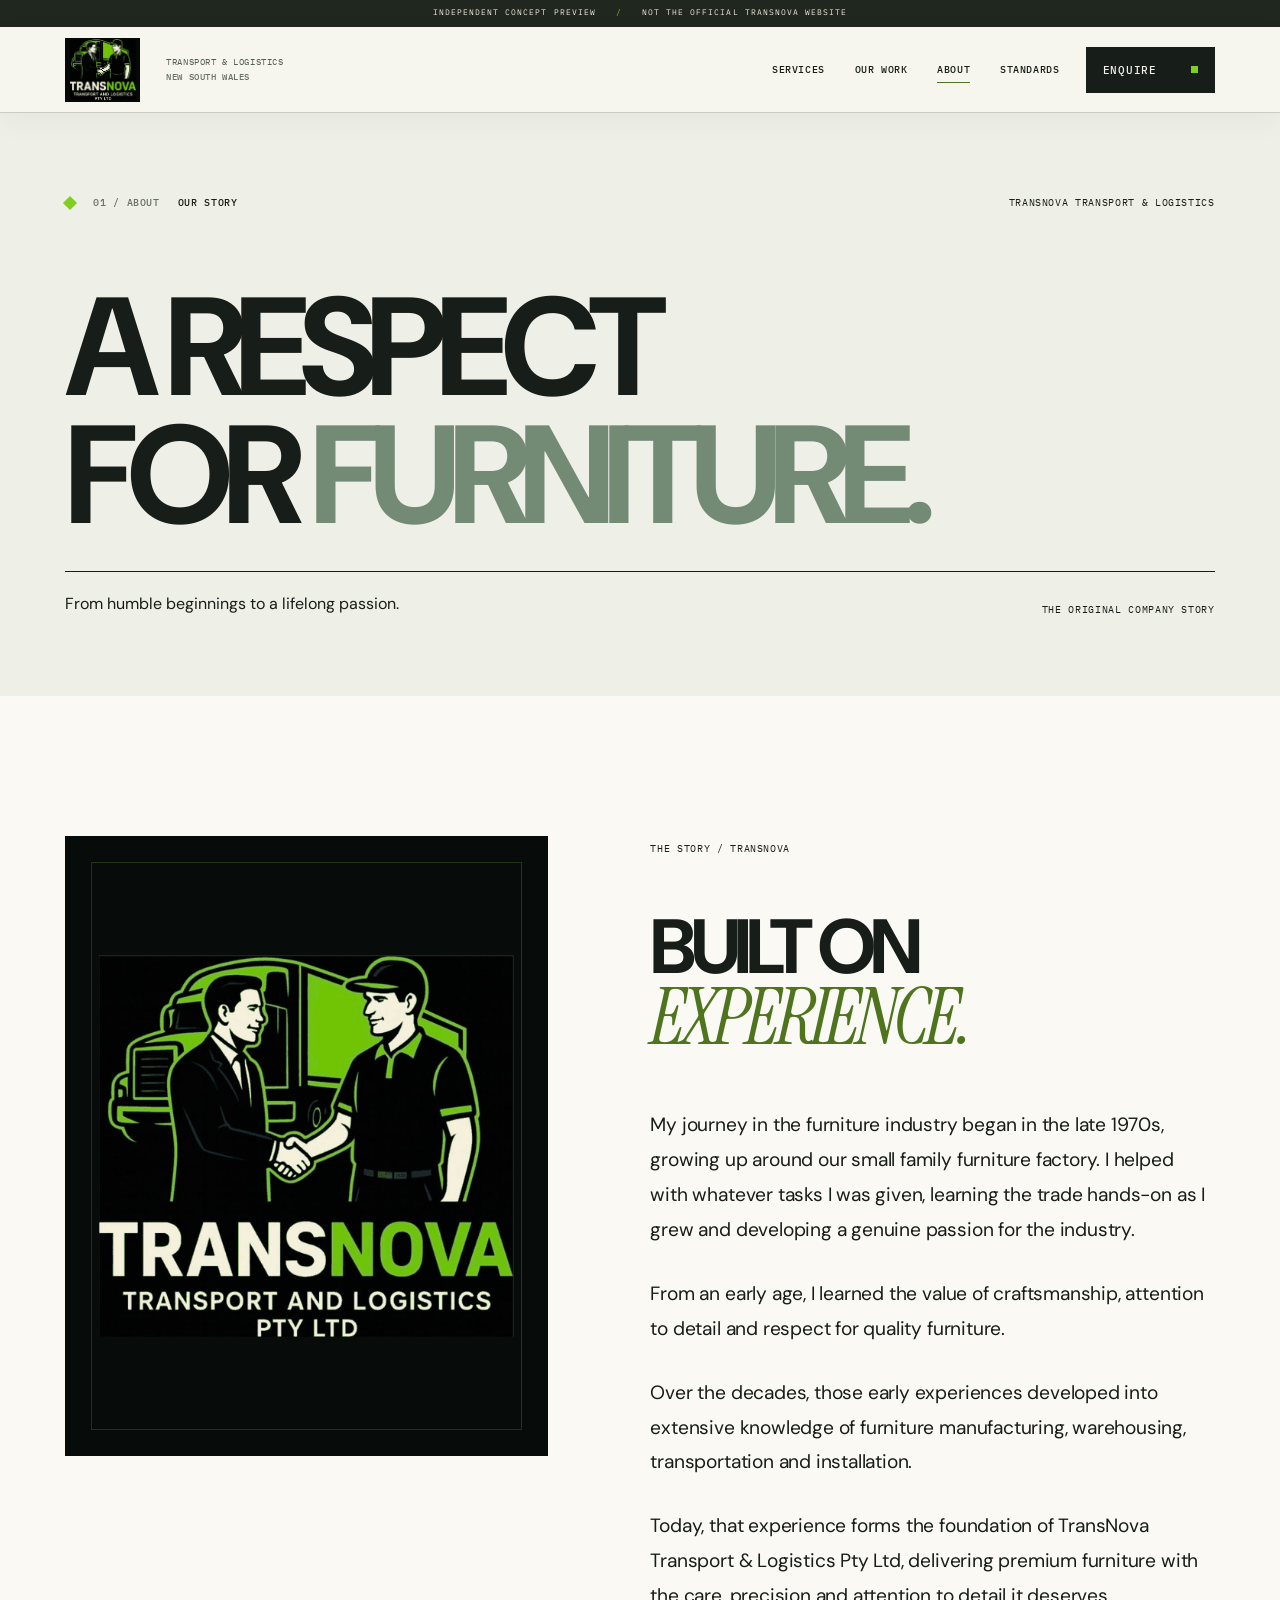
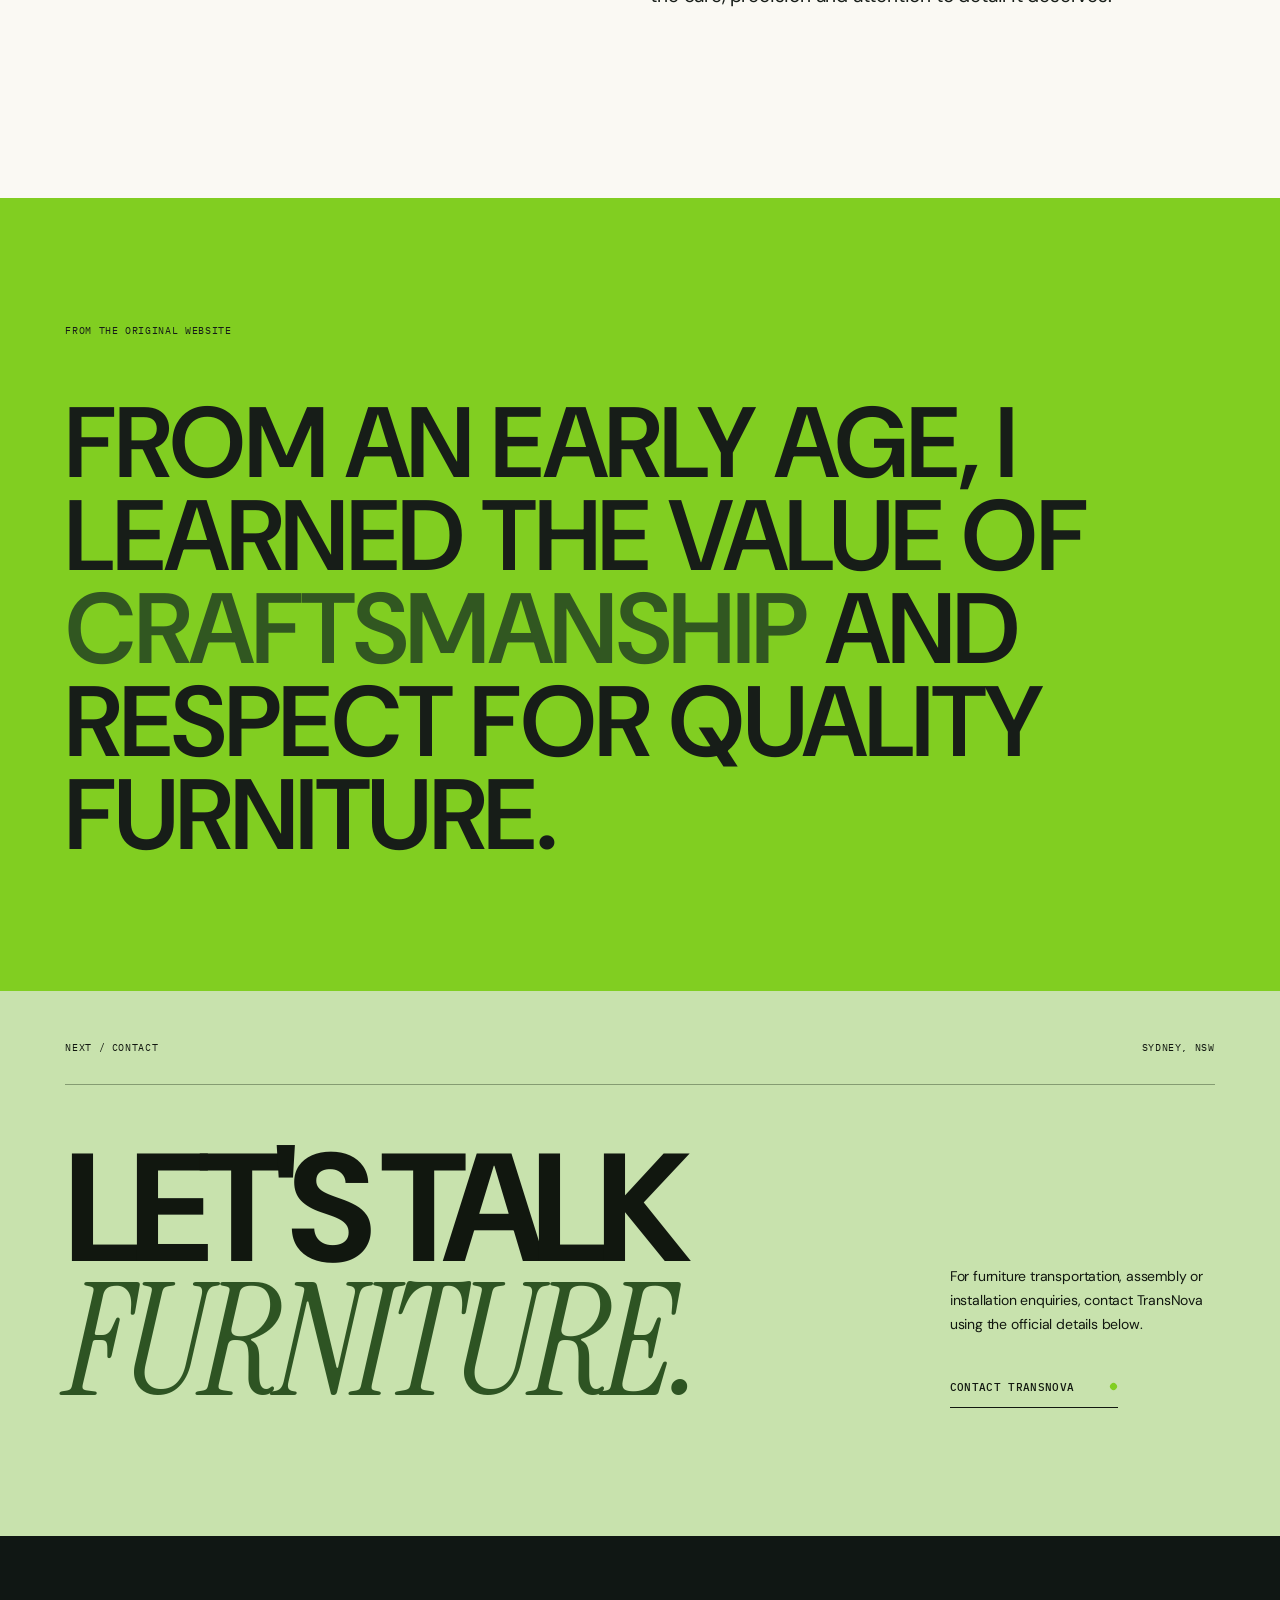
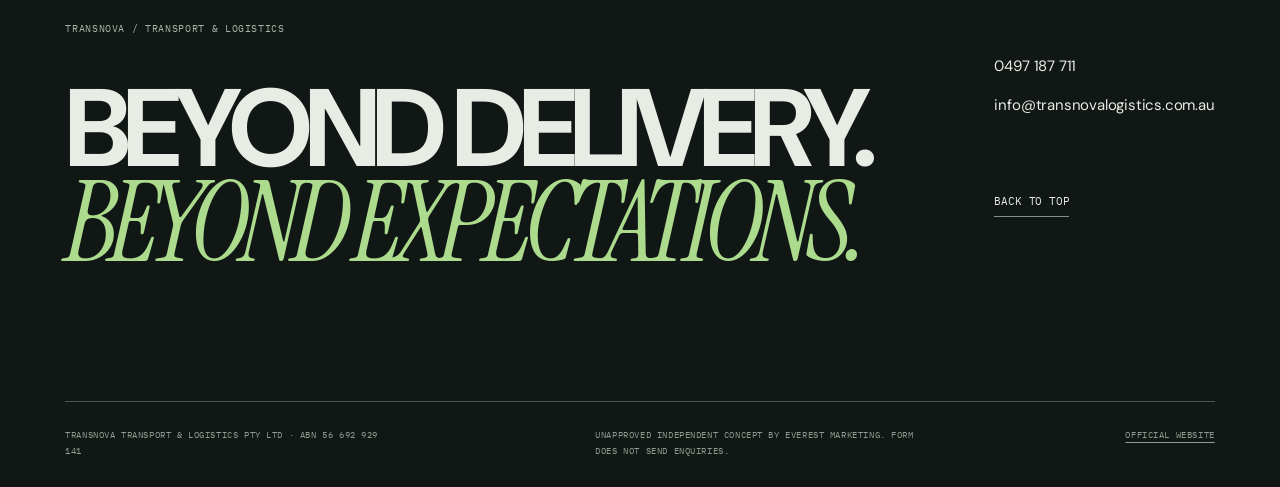
==== commit a968a83c: "Art-direct TransNova with catalogue typography, furniture illustration and interactive motion" ====
--- a/about/index.html
+++ b/about/index.html
@@ -1 +1 @@
-<!doctype html><html lang="en-AU"><head><meta charset="utf-8"><meta name="viewport" content="width=device-width, initial-scale=1"><meta name="robots" content="noindex,nofollow,noarchive"><meta name="theme-color" content="#121714"><meta name="description" content="An independent TransNova website redesign demonstration using original business details."><title>About TransNova | TransNova — Independent Design Demo</title><link rel="icon" type="image/svg+xml" href="/assets/favicon.svg"><link rel="preconnect" href="https://fonts.googleapis.com"><link rel="preconnect" href="https://fonts.gstatic.com" crossorigin><link href="https://fonts.googleapis.com/css2?family=Barlow+Condensed:wght@400;500;600;700;800&amp;family=IBM+Plex+Mono:wght@400;500;600&amp;family=IBM+Plex+Sans:wght@400;500;600;700&amp;display=swap" rel="stylesheet"><link rel="stylesheet" href="/styles.css"><script src="/site.js" defer></script></head><body data-page="about"><a class="skip" href="#main">Skip to content</a><div class="preview-banner">Independent concept preview <span class="banner-sep">/</span> Not the official TransNova website</div><div id="progress-track" aria-hidden="true"><div id="progress-bar"></div></div><header class="site-header" id="top"><div class="header-inner"><a class="brand" href="/" aria-label="TransNova home"><img src="/assets/transnova-logo.svg" alt="TransNova complete original handshake and truck logo" width="543" height="500"></a><span class="brand-descriptor">TRANSPORT &amp; LOGISTICS<br><b>NEW SOUTH WALES</b></span><nav class="nav" aria-label="Main navigation"><a href="/services/" >Services</a><a href="/our-work/" >Our work</a><a href="/about/" aria-current="page">About</a><a href="/our-standards/" >Standards</a></nav><a class="nav-contact" href="/contact/">Enquire <span></span></a><button id="nav-toggle" class="nav-toggle" aria-controls="mobile-nav" aria-expanded="false" aria-label="Open navigation" type="button"><span></span><span></span></button></div><nav id="mobile-nav" class="mobile-nav" inert aria-label="Mobile navigation"><a href="/services/" ><span>Services</span><small>01</small></a><a href="/our-work/" ><span>Our work</span><small>02</small></a><a href="/about/" aria-current="page"><span>About</span><small>03</small></a><a href="/our-standards/" ><span>Standards</span><small>04</small></a><a href="/contact/" ><span>Contact</span><small>05</small></a><div class="menu-foot"><a href="tel:+61497187711">0497 187 711</a><a href="mailto:info@transnovalogistics.com.au">info@transnovalogistics.com.au</a></div></nav></header><main id="main"><section class="inner-hero inner-hero--paper section-gutter"><div class="inner-mast"><div class="label-line reveal"><span class="index-square"></span><span>01 / ABOUT</span><span>OUR STORY</span></div><span>TRANSNOVA TRANSPORT & LOGISTICS</span></div><h1 class="display-mast reveal">A RESPECT<br>FOR <span>FURNITURE.</span></h1><div class="inner-hero-bottom"><p>From humble beginnings to a lifelong passion.</p><span>THE ORIGINAL COMPANY STORY</span></div></section><section class="about-block section-gutter"><div class="about-brand-panel"><img src="/assets/transnova-logo.svg" alt="Complete TransNova logo with two people shaking hands in front of a truck and the original company typography"></div><div class="about-copy"><span class="super-label">THE STORY / TRANSNOVA</span><h2 class="tall-heading reveal">BUILT ON<br><span>EXPERIENCE.</span></h2><div class="about-paragraphs"><p>My journey in the furniture industry began in the late 1970s, growing up around our small family furniture factory. I helped with whatever tasks I was given, learning the trade hands-on as I grew and developing a genuine passion for the industry.</p><p>From an early age, I learned the value of craftsmanship, attention to detail and respect for quality furniture.</p><p>Over the decades, those early experiences developed into extensive knowledge of furniture manufacturing, warehousing, transportation and installation.</p><p>Today, that experience forms the foundation of TransNova Transport &amp; Logistics Pty Ltd, delivering premium furniture with the care, precision and attention to detail it deserves.</p></div></div></section><section class="about-quote section-gutter"><span class="super-label">FROM THE ORIGINAL WEBSITE</span><p class="reveal">FROM AN EARLY AGE, I LEARNED THE VALUE OF <span>CRAFTSMANSHIP</span> AND RESPECT FOR QUALITY FURNITURE.</p></section><section class="closing-cta"><div class="cta-rail"><span class="super-label">NEXT / CONTACT</span><span>SYDNEY, NSW</span></div><div class="cta-row"><h2 class="reveal">LET'S TALK<br><span>FURNITURE.</span></h2><div class="cta-actions reveal"><p>For furniture transportation, assembly or installation enquiries, contact TransNova using the official details below.</p><a href="/contact/" class="line-button">Contact TransNova</a></div></div></section></main><footer class="site-footer"><div class="footer-top"><div class="footer-intro"><span class="super-label">TRANSNOVA / TRANSPORT &amp; LOGISTICS</span><p>Beyond delivery.<br><span>Beyond expectations.</span></p></div><div class="footer-right"><a href="tel:+61497187711">0497 187 711</a><a href="mailto:info@transnovalogistics.com.au">info@transnovalogistics.com.au</a><a class="footer-back" href="#top">Back to top</a></div></div><div class="footer-bottom"><span>TransNova Transport &amp; Logistics Pty Ltd · ABN 56 692 929 141</span><span>Unapproved independent concept by Everest Marketing. Form does not send enquiries.</span><a href="https://transnovalogistics.com.au/" target="_blank" rel="noopener noreferrer">Official website</a></div></footer><dialog class="gallery-dialog" id="gallery-dialog" aria-label="Original TransNova photography"><div class="gallery-chrome"><span class="super-label">TRANSNOVA / IMAGE VIEWER</span><button type="button" id="gallery-close">Close <span aria-hidden="true">×</span></button></div><div class="gallery-center"><img id="gallery-image" alt="Original TransNova work photograph"></div><div class="gallery-chrome gallery-bottom"><span id="gallery-position">01 / 03</span><div><button id="gallery-prev" type="button">Previous</button><button id="gallery-next" type="button">Next</button></div></div></dialog></body></html>+<!doctype html><html lang="en-AU"><head><meta charset="utf-8"><meta name="viewport" content="width=device-width, initial-scale=1"><meta name="robots" content="noindex,nofollow,noarchive"><meta name="theme-color" content="#121714"><meta name="description" content="An independent TransNova website redesign demonstration using original business details."><title>About TransNova | TransNova — Independent Design Demo</title><link rel="icon" type="image/svg+xml" href="/assets/favicon.svg"><link rel="preconnect" href="https://fonts.googleapis.com"><link rel="preconnect" href="https://fonts.gstatic.com" crossorigin><link href="https://fonts.googleapis.com/css2?family=DM+Sans:wght@400;500;600;700;800&amp;family=Instrument+Serif:ital@0;1&amp;family=IBM+Plex+Mono:wght@400;500;600&amp;display=swap" rel="stylesheet"><link rel="stylesheet" href="/styles.css"><script src="/site.js" defer></script><link rel="stylesheet" href="/studio-v4.css"></head><body data-page="about"><a class="skip" href="#main">Skip to content</a><div class="preview-banner">Independent concept preview <span class="banner-sep">/</span> Not the official TransNova website</div><div id="progress-track" aria-hidden="true"><div id="progress-bar"></div></div><header class="site-header" id="top"><div class="header-inner"><a class="brand" href="/" aria-label="TransNova home"><img src="/assets/transnova-logo.svg" alt="TransNova complete original handshake and truck logo" width="543" height="500"></a><span class="brand-descriptor">TRANSPORT &amp; LOGISTICS<br><b>NEW SOUTH WALES</b></span><nav class="nav" aria-label="Main navigation"><a href="/services/" >Services</a><a href="/our-work/" >Our work</a><a href="/about/" aria-current="page">About</a><a href="/our-standards/" >Standards</a></nav><a class="nav-contact" href="/contact/">Enquire <span></span></a><button id="nav-toggle" class="nav-toggle" aria-controls="mobile-nav" aria-expanded="false" aria-label="Open navigation" type="button"><span></span><span></span></button></div><nav id="mobile-nav" class="mobile-nav" inert aria-label="Mobile navigation"><a href="/services/" ><span>Services</span><small>01</small></a><a href="/our-work/" ><span>Our work</span><small>02</small></a><a href="/about/" aria-current="page"><span>About</span><small>03</small></a><a href="/our-standards/" ><span>Standards</span><small>04</small></a><a href="/contact/" ><span>Contact</span><small>05</small></a><div class="menu-foot"><a href="tel:+61497187711">0497 187 711</a><a href="mailto:info@transnovalogistics.com.au">info@transnovalogistics.com.au</a></div></nav></header><main id="main"><section class="inner-hero inner-hero--paper section-gutter"><div class="inner-mast"><div class="label-line reveal"><span class="index-square"></span><span>01 / ABOUT</span><span>OUR STORY</span></div><span>TRANSNOVA TRANSPORT & LOGISTICS</span></div><h1 class="display-mast reveal">A RESPECT<br>FOR <span>FURNITURE.</span></h1><div class="inner-hero-bottom"><p>From humble beginnings to a lifelong passion.</p><span>THE ORIGINAL COMPANY STORY</span></div></section><section class="about-block section-gutter"><div class="about-brand-panel"><img src="/assets/transnova-logo.svg" alt="Complete TransNova logo with two people shaking hands in front of a truck and the original company typography"></div><div class="about-copy"><span class="super-label">THE STORY / TRANSNOVA</span><h2 class="tall-heading reveal">BUILT ON<br><span>EXPERIENCE.</span></h2><div class="about-paragraphs"><p>My journey in the furniture industry began in the late 1970s, growing up around our small family furniture factory. I helped with whatever tasks I was given, learning the trade hands-on as I grew and developing a genuine passion for the industry.</p><p>From an early age, I learned the value of craftsmanship, attention to detail and respect for quality furniture.</p><p>Over the decades, those early experiences developed into extensive knowledge of furniture manufacturing, warehousing, transportation and installation.</p><p>Today, that experience forms the foundation of TransNova Transport &amp; Logistics Pty Ltd, delivering premium furniture with the care, precision and attention to detail it deserves.</p></div></div></section><section class="about-quote section-gutter"><span class="super-label">FROM THE ORIGINAL WEBSITE</span><p class="reveal">FROM AN EARLY AGE, I LEARNED THE VALUE OF <span>CRAFTSMANSHIP</span> AND RESPECT FOR QUALITY FURNITURE.</p></section><section class="closing-cta"><div class="cta-rail"><span class="super-label">NEXT / CONTACT</span><span>SYDNEY, NSW</span></div><div class="cta-row"><h2 class="reveal">LET'S TALK<br><span>FURNITURE.</span></h2><div class="cta-actions reveal"><p>For furniture transportation, assembly or installation enquiries, contact TransNova using the official details below.</p><a href="/contact/" class="line-button">Contact TransNova</a></div></div></section></main><footer class="site-footer"><div class="footer-top"><div class="footer-intro"><span class="super-label">TRANSNOVA / TRANSPORT &amp; LOGISTICS</span><p>Beyond delivery.<br><span>Beyond expectations.</span></p></div><div class="footer-right"><a href="tel:+61497187711">0497 187 711</a><a href="mailto:info@transnovalogistics.com.au">info@transnovalogistics.com.au</a><a class="footer-back" href="#top">Back to top</a></div></div><div class="footer-bottom"><span>TransNova Transport &amp; Logistics Pty Ltd · ABN 56 692 929 141</span><span>Unapproved independent concept by Everest Marketing. Form does not send enquiries.</span><a href="https://transnovalogistics.com.au/" target="_blank" rel="noopener noreferrer">Official website</a></div></footer><dialog class="gallery-dialog" id="gallery-dialog" aria-label="Original TransNova photography"><div class="gallery-chrome"><span class="super-label">TRANSNOVA / IMAGE VIEWER</span><button type="button" id="gallery-close">Close <span aria-hidden="true">×</span></button></div><div class="gallery-center"><img id="gallery-image" alt="Original TransNova work photograph"></div><div class="gallery-chrome gallery-bottom"><span id="gallery-position">01 / 03</span><div><button id="gallery-prev" type="button">Previous</button><button id="gallery-next" type="button">Next</button></div></div></dialog><script src="/studio-v4.js" defer></script></body></html>
--- a/studio-v4.css
+++ b/studio-v4.css
@@ -0,0 +1,42 @@
+
+/* Studio Edition 04 — art-directed furniture catalogue, independent TransNova demo. */
+:root{--paper:#f0efe8;--chalk:#faf9f3;--ink:#171d18;--ink2:#222922;--muted:#68716a;--line:#c9cec3;--green:#81ce21;--green-deep:#4e751e;--steel:#d7ded1;--body:'DM Sans',Arial,sans-serif;--display:'DM Sans',Arial,sans-serif;--editorial:'Instrument Serif',Georgia,serif;--mono:'IBM Plex Mono',monospace;--header-h:86px}
+body{background:var(--paper);letter-spacing:-.012em}.site-header{background:rgba(247,246,239,.95);box-shadow:0 8px 30px rgba(25,35,27,.04)}.preview-banner{background:#20271f;color:#eeeae0}
+.brand{width:75px;height:64px;background:#060907}.brand img{max-width:68px;height:61px}.brand-descriptor{font-size:9px}
+.nav a{font-size:10px}.tall-heading,.display-mast{font-family:var(--display);font-weight:750;letter-spacing:-.08em;line-height:.92}
+.tall-heading span{font-family:var(--editorial);font-style:italic;font-weight:400;letter-spacing:-.055em;text-transform:none;color:var(--green-deep)}
+.index-square{transform:rotate(45deg);width:10px;height:10px}
+.line-button::after{width:7px;height:7px;border:0;border-radius:50%;background:var(--green);transform:rotate(45deg)}.line-button:hover::after{transform:scale(1.7);background:currentColor}
+.hero{grid-template-columns:55.5% 44.5%;background:#f5f3eb;color:var(--ink);min-height:min(785px,calc(100svh - var(--header-h) - 27px));border-bottom:1px solid #c8d0c0}
+.hero-main{padding:clamp(46px,5.5vw,90px) 4vw 91px var(--gutter);min-height:680px}
+.hero-supra{color:#4f6251;font-size:9px}.hero-supra .serial{color:#788577}
+.hero h1{font-family:var(--display);font-weight:750;font-size:clamp(74px,8.8vw,164px);line-height:.85;letter-spacing:-.094em;white-space:nowrap}
+.hero-line{padding:0 .2em .11em .015em;margin:0 0 -.11em}.hero-line:last-child b{font-family:var(--editorial);font-style:italic;font-weight:400;text-transform:none;font-size:1.06em;letter-spacing:-.07em;line-height:.93}
+.hero-sub{font-family:var(--mono);font-size:11px;margin:27px 0 0 10px;letter-spacing:.09em;color:#415348}.hero-sub .sub-rule{background:var(--green-deep)}.hero-bottom p{color:#48564b;font-size:13px}.hero .line-button--light{color:var(--ink)}.hero .line-button--light:hover{color:var(--green-deep)}.hero-bottom-rail{width:55.5%;color:#728273}.hero-bottom-rail span:last-child{color:#4d7c1c}
+.studio-object-stage{position:relative;background:#ced8c7;min-height:620px;overflow:hidden;isolation:isolate;border-left:1px solid #9dad97;animation:none}
+.studio-object-stage::before{content:'';position:absolute;inset:0;background:repeating-linear-gradient(90deg,transparent 0,transparent 84px,rgba(60,79,58,.07) 85px),repeating-linear-gradient(0deg,transparent 0,transparent 84px,rgba(60,79,58,.07) 85px);pointer-events:none}
+.studio-object-stage::after{content:'TRANSNOVA';position:absolute;left:-.06em;bottom:5%;font:700 clamp(90px,13vw,250px)/1 var(--display);letter-spacing:-.1em;color:rgba(61,86,55,.085);pointer-events:none;white-space:nowrap}
+.studio-object-art{position:absolute;inset:6% 0 12%;background:url('/assets/studio-object.svg') center center/110% auto no-repeat;z-index:2;animation:studio-art-draw 1.8s cubic-bezier(.15,.75,.2,1) both;transform:translate3d(var(--pointer-x,0px),var(--pointer-y,0px),0);transition:transform .5s ease}
+.studio-object-stage .stage-grid{opacity:.06}.studio-object-stage .stage-corner{opacity:.5}.studio-object-stage .hero-logo-holder{position:absolute;right:6%;bottom:11%;z-index:5;width:clamp(150px,15.5vw,228px);max-width:none;min-width:0;background:#0a100b;padding:12px;box-shadow:10px 12px 0 rgba(24,50,25,.16);filter:none;animation:studio-card-in 1s .8s both}
+.studio-object-stage .hero-logo-holder img{width:100%;height:auto}.studio-object-stage .stage-bottom{z-index:5;color:#536650}
+.studio-marquee{overflow:hidden;background:#bce394;border-block:1px solid #293d24;padding:18px 0;white-space:nowrap}.studio-marquee-track{display:flex;width:max-content;animation:studio-marquee 31s linear infinite}.studio-marquee-track span{display:block;flex:none;font:700 clamp(20px,3vw,48px)/1 var(--display);letter-spacing:-.065em;text-transform:uppercase;padding-right:35px}.studio-marquee-track i{font-family:var(--editorial);font-weight:400;font-style:normal;color:#486a23;padding:0 18px}
+.studio-marquee:hover .studio-marquee-track{animation-play-state:paused}
+.manifesto{grid-template-columns:17% 83%}.manifesto-lead{font-family:var(--display);font-weight:680;letter-spacing:-.09em;line-height:1;font-size:clamp(52px,6.6vw,120px)}.manifesto-lead .tint{font-family:var(--editorial);font-weight:400;font-style:italic;letter-spacing:-.055em;color:#80947a}.manifesto-copy{font-size:clamp(19px,2.1vw,29px);letter-spacing:-.035em;max-width:720px;line-height:1.4}
+.studio-care{padding-top:clamp(100px,10vw,165px);padding-bottom:clamp(100px,11vw,176px);background:#1a2420;color:#f4f1e9;overflow:hidden}.studio-care-title{font:730 clamp(49px,7.6vw,132px)/.9 var(--display);letter-spacing:-.09em;margin:43px 0 60px}.studio-care-title em{font-family:var(--editorial);font-weight:400;color:#a8d786;letter-spacing:-.045em;white-space:nowrap}
+.studio-care-grid{display:grid;grid-template-columns:38% 62%;border-top:1px solid #546556}.studio-care-buttons{display:flex;flex-direction:column;padding-right:clamp(20px,3vw,54px);border-right:1px solid #546556}
+.studio-care-button{display:grid;grid-template-columns:38px 1fr;gap:16px;text-align:left;width:100%;background:none;color:#c1d1c0;border:0;border-bottom:1px solid #546556;padding:32px 0;transition:color .25s}.studio-care-button span:first-child{color:#90c57f;font:500 11px var(--mono);margin-top:8px}.studio-care-button strong{font:650 clamp(24px,2.6vw,39px)/1.06 var(--display);letter-spacing:-.06em}.studio-care-button[aria-pressed=true],.studio-care-button:hover{color:#fff}.studio-care-button[aria-pressed=true] strong{text-decoration:underline;text-decoration-color:#81ce21;text-underline-offset:12px;text-decoration-thickness:2px}
+.studio-care-visual{background:#253329;min-height:480px;display:flex;flex-direction:column;padding:27px clamp(25px,4vw,70px);position:relative;isolation:isolate}.studio-care-visual::before{content:'';position:absolute;inset:0;background:repeating-linear-gradient(0deg,transparent 0,transparent 83px,rgba(210,240,200,.05) 84px),repeating-linear-gradient(90deg,transparent 0,transparent 83px,rgba(210,240,200,.05) 84px);z-index:-1}
+.studio-care-top,.studio-care-end{display:flex;justify-content:space-between;gap:20px}.studio-care-top{font:500 10px var(--mono);color:#bed0b5}.studio-care-top span:last-child{color:#81ce21}.studio-care-art{flex:1;display:grid;place-items:center}.studio-care-art svg{width:min(100%,450px);height:auto}.studio-care-scene{stroke:#a1cd89;stroke-width:4;stroke-linecap:round;stroke-linejoin:round;fill:none;opacity:0;transform:translateY(18px) scale(.94);transform-origin:center;transition:opacity .6s,transform .6s}.studio-care-visual[data-scene="0"] .scene-0,.studio-care-visual[data-scene="1"] .scene-1,.studio-care-visual[data-scene="2"] .scene-2{opacity:1;transform:none}.studio-care-end{border-top:1px solid #6a806b;padding-top:23px;font-size:clamp(13px,1.4vw,18px);line-height:1.6;min-height:90px}.studio-care-end p{max-width:440px;margin:0}
+.home-services{background:#f7f6ef}.home-service-item::before{background:#e1ecd8}.home-service-item h3{font-family:var(--display);font-weight:730;letter-spacing:-.074em}.home-service-item:hover h3{transform:translateX(9px);transition:transform .4s}
+.work-editorial{background:#e6e9de}.assurance{background:#161f1b}.assurance .tall-heading span{color:#a5d889}.training strong{font-family:var(--display);font-weight:750;letter-spacing:-.09em}.closing-cta{background:#c8e2ad}.cta-row h2{font-family:var(--display);font-weight:750;letter-spacing:-.083em}.cta-row h2 span{font-family:var(--editorial);font-weight:400;font-style:italic;letter-spacing:-.035em}.site-footer{background:#101714}.footer-intro p{font-family:var(--display);font-weight:700;letter-spacing:-.075em}.footer-intro p span{font-family:var(--editorial);font-weight:400;font-style:italic;color:#acdb8e}
+.inner-hero--paper{background:#eeefe6}.display-mast{font-size:clamp(67px,10.8vw,190px)}.service-panel h2,.detail-content .tall-heading,.standard-detail .tall-heading,.about-copy .tall-heading{font-family:var(--display);letter-spacing:-.073em}.detail-hero .display-mast,.standards-hero .display-mast,.contact-hero .display-mast{font-family:var(--display);font-weight:740;letter-spacing:-.084em}
+@view-transition{navigation:auto}::view-transition-old(root){animation:studio-fade-out .2s ease both}::view-transition-new(root){animation:studio-fade-in .45s ease both}
+@keyframes studio-fade-out{to{opacity:0;transform:translateY(-10px)}}@keyframes studio-fade-in{from{opacity:0;transform:translateY(12px)}}
+@keyframes studio-art-draw{from{opacity:0;clip-path:inset(0 100% 0 0);filter:blur(7px)}to{opacity:1;clip-path:inset(0);filter:blur(0)}}
+@keyframes studio-card-in{from{opacity:0;transform:translateY(45px) rotate(3deg)}to{opacity:1;transform:none}}
+@keyframes studio-marquee{to{transform:translateX(-50%)}}
+@media(max-width:1180px){.hero{grid-template-columns:53% 47%}.hero-bottom-rail{width:53%}.hero h1{font-size:clamp(75px,8.6vw,116px)}.hero-main{min-height:620px}.studio-care-title em{white-space:normal}}
+@media(max-width:920px){.hero{grid-template-columns:1fr}.hero-main{min-height:570px;padding:74px var(--gutter) 90px}.hero h1{font-size:clamp(82px,12vw,116px)}.hero-bottom-rail{width:100%}.studio-object-stage{min-height:590px}.studio-object-stage .hero-logo-holder{width:165px}.manifesto{display:block}.manifesto-aside{min-height:0;display:flex;justify-content:space-between;margin-bottom:50px}.manifesto-lead{font-size:clamp(52px,7vw,81px)}.studio-care-grid{grid-template-columns:1fr}.studio-care-buttons{display:grid;grid-template-columns:repeat(3,1fr);border-right:0;gap:16px}.studio-care-button{display:flex;flex-direction:column;padding:20px 0}.studio-care-button strong{font-size:clamp(19px,3vw,27px)}}
+@media(max-width:650px){:root{--header-h:76px}.hero-main{min-height:505px;padding:60px var(--gutter) 73px}.hero h1{font-size:clamp(61px,15vw,100px)}.hero-line:last-child b{font-size:1.05em}.hero-sub{font-size:9px;gap:10px}.hero-bottom{flex-wrap:wrap}.hero-bottom p{font-size:12px}.hero .line-button{font-size:10px}.studio-object-stage{min-height:430px}.studio-object-art{background-size:116% auto}.studio-object-stage .hero-logo-holder{width:137px;padding:7px;bottom:11%}.hero-bottom-rail{bottom:430px}.studio-marquee{padding:15px 0}.studio-marquee-track span{font-size:23px}.manifesto-lead{font-size:clamp(48px,10vw,75px)}.manifesto-copy{font-size:19px}.studio-care{padding-top:95px;padding-bottom:100px}.studio-care-title{font-size:clamp(43px,9vw,65px)}.studio-care-buttons{gap:9px}.studio-care-button strong{font-size:clamp(13px,3.9vw,20px)}.studio-care-visual{min-height:340px;padding:20px}.studio-care-end{min-height:80px;font-size:13px}.display-mast{font-size:clamp(60px,11vw,89px)}}
+@media(max-width:380px){.hero h1{font-size:60px}.studio-object-stage{min-height:380px}.hero-bottom-rail{bottom:380px}.studio-object-stage .hero-logo-holder{width:118px}.studio-care-title{font-size:41px}.studio-care-button strong{font-size:13px}}
+@media(prefers-reduced-motion:reduce){.studio-marquee-track,.studio-object-art,.studio-object-stage .hero-logo-holder{animation:none!important;transition:none!important}::view-transition-old(root),::view-transition-new(root){animation:none!important}}
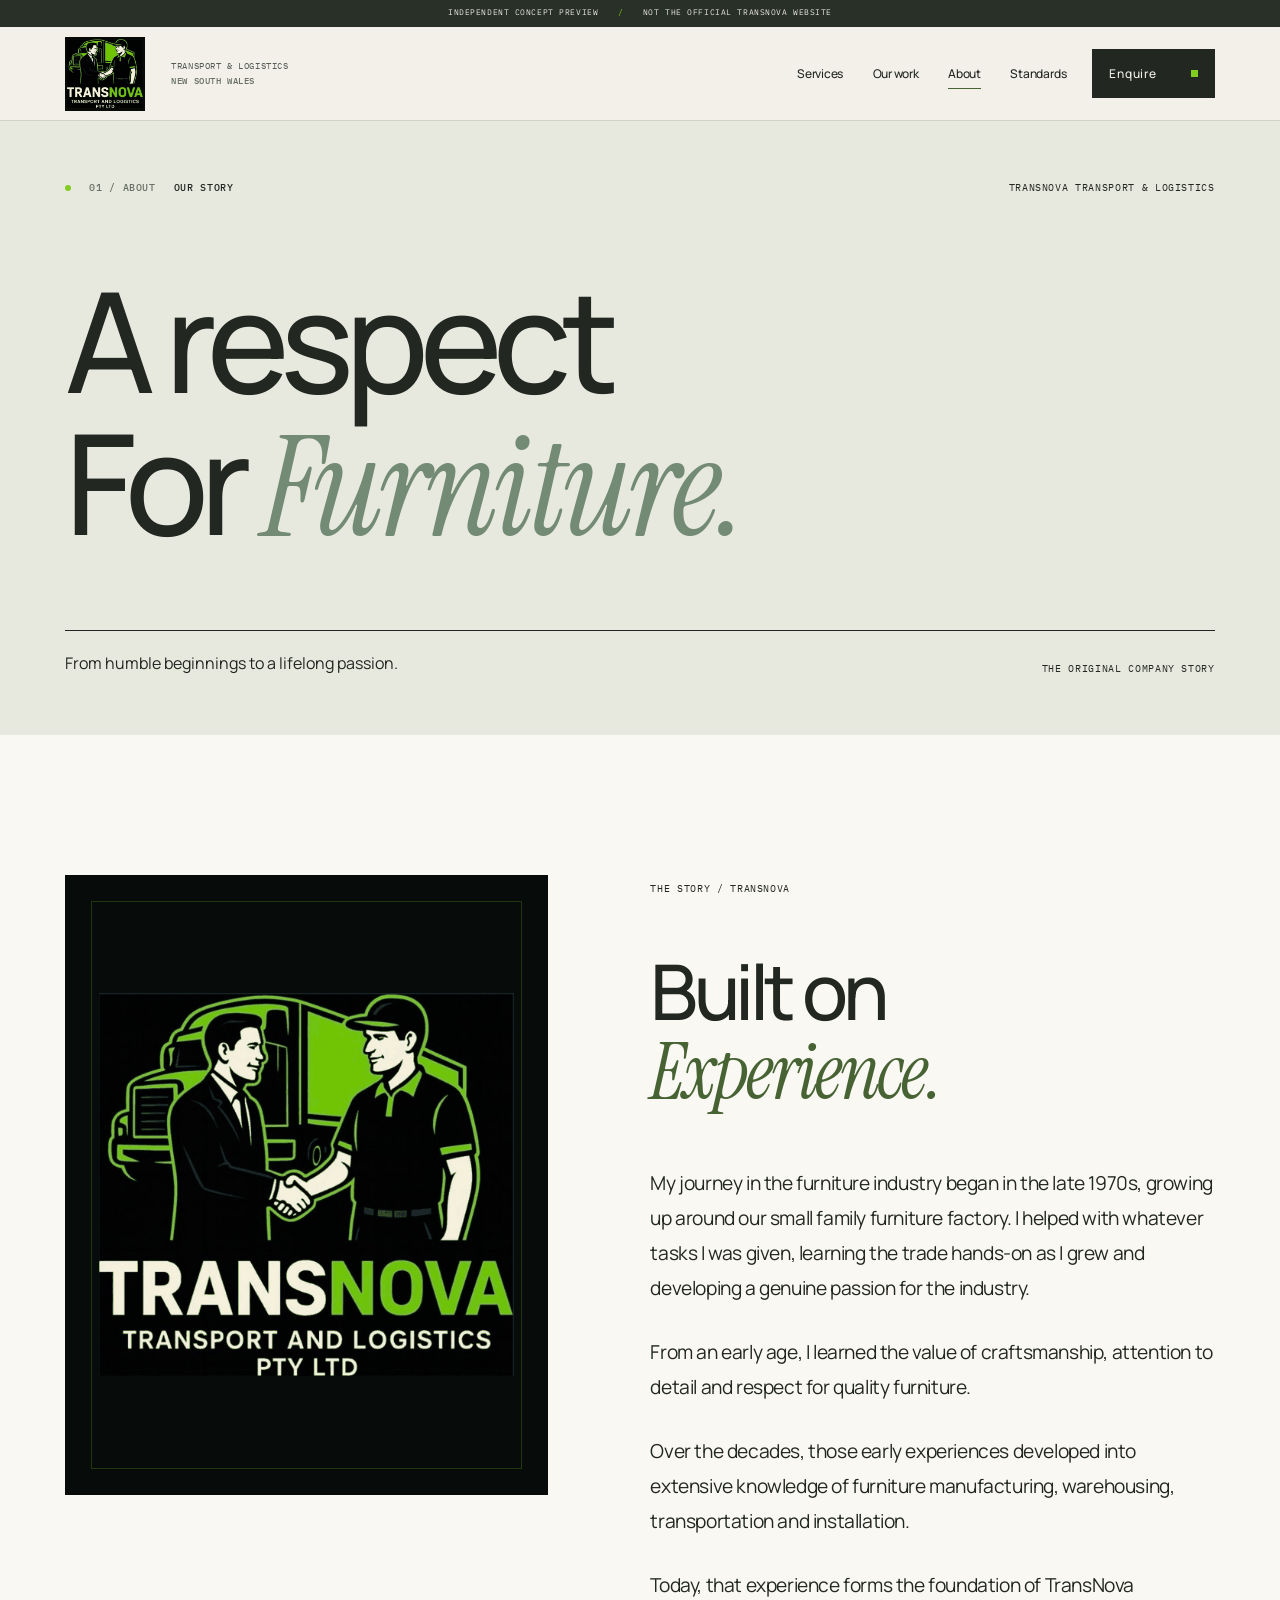
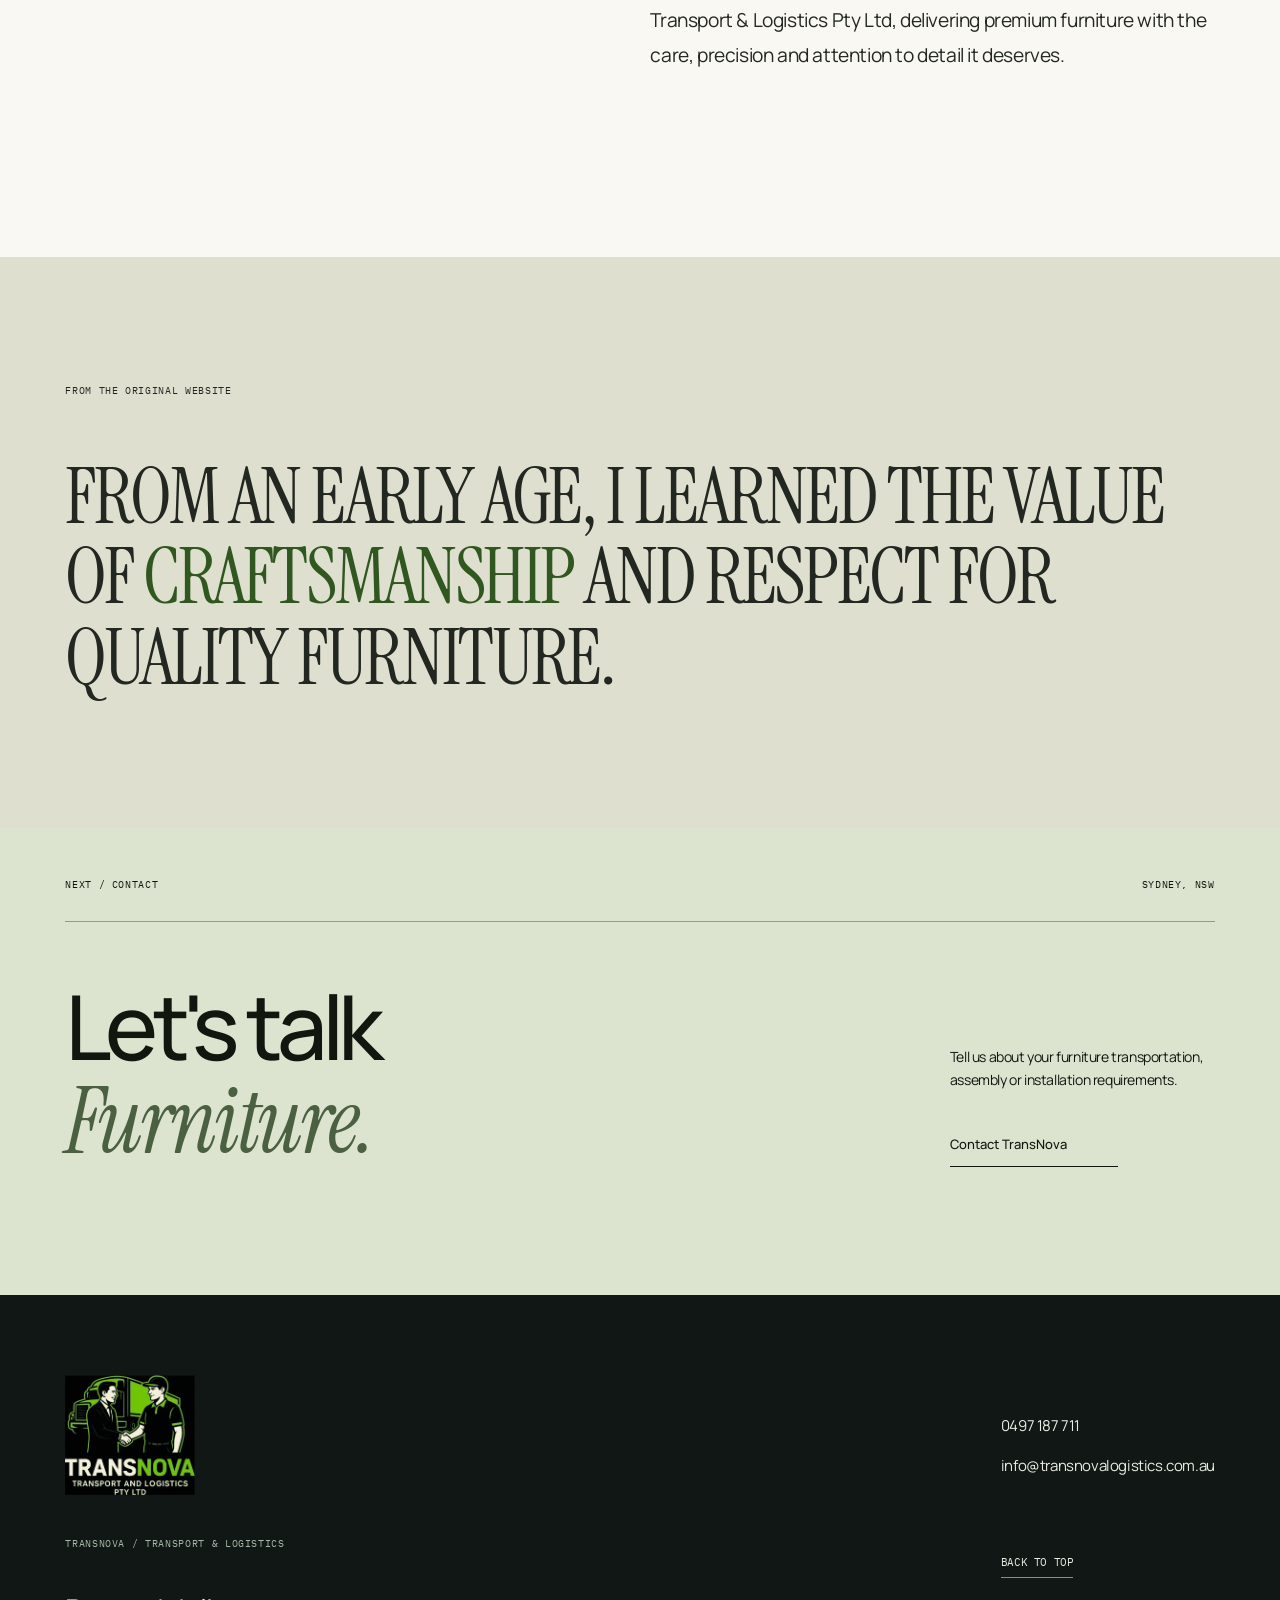
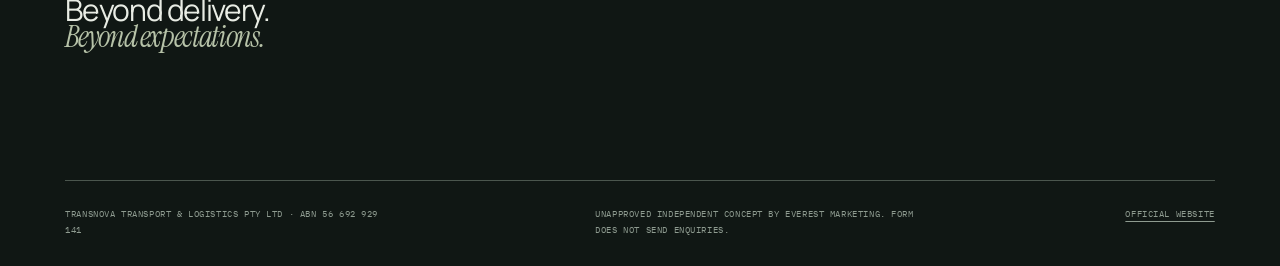
==== commit ff1c51f8: "Art-direct eight-page Atelier edition with recovered source imagery and coordinated motion" ====
--- a/about/index.html
+++ b/about/index.html
@@ -1 +1 @@
-<!doctype html><html lang="en-AU"><head><meta charset="utf-8"><meta name="viewport" content="width=device-width, initial-scale=1"><meta name="robots" content="noindex,nofollow,noarchive"><meta name="theme-color" content="#121714"><meta name="description" content="An independent TransNova website redesign demonstration using original business details."><title>About TransNova | TransNova — Independent Design Demo</title><link rel="icon" type="image/svg+xml" href="/assets/favicon.svg"><link rel="preconnect" href="https://fonts.googleapis.com"><link rel="preconnect" href="https://fonts.gstatic.com" crossorigin><link href="https://fonts.googleapis.com/css2?family=DM+Sans:wght@400;500;600;700;800&amp;family=Instrument+Serif:ital@0;1&amp;family=IBM+Plex+Mono:wght@400;500;600&amp;display=swap" rel="stylesheet"><link rel="stylesheet" href="/styles.css"><script src="/site.js" defer></script><link rel="stylesheet" href="/studio-v4.css"></head><body data-page="about"><a class="skip" href="#main">Skip to content</a><div class="preview-banner">Independent concept preview <span class="banner-sep">/</span> Not the official TransNova website</div><div id="progress-track" aria-hidden="true"><div id="progress-bar"></div></div><header class="site-header" id="top"><div class="header-inner"><a class="brand" href="/" aria-label="TransNova home"><img src="/assets/transnova-logo.svg" alt="TransNova complete original handshake and truck logo" width="543" height="500"></a><span class="brand-descriptor">TRANSPORT &amp; LOGISTICS<br><b>NEW SOUTH WALES</b></span><nav class="nav" aria-label="Main navigation"><a href="/services/" >Services</a><a href="/our-work/" >Our work</a><a href="/about/" aria-current="page">About</a><a href="/our-standards/" >Standards</a></nav><a class="nav-contact" href="/contact/">Enquire <span></span></a><button id="nav-toggle" class="nav-toggle" aria-controls="mobile-nav" aria-expanded="false" aria-label="Open navigation" type="button"><span></span><span></span></button></div><nav id="mobile-nav" class="mobile-nav" inert aria-label="Mobile navigation"><a href="/services/" ><span>Services</span><small>01</small></a><a href="/our-work/" ><span>Our work</span><small>02</small></a><a href="/about/" aria-current="page"><span>About</span><small>03</small></a><a href="/our-standards/" ><span>Standards</span><small>04</small></a><a href="/contact/" ><span>Contact</span><small>05</small></a><div class="menu-foot"><a href="tel:+61497187711">0497 187 711</a><a href="mailto:info@transnovalogistics.com.au">info@transnovalogistics.com.au</a></div></nav></header><main id="main"><section class="inner-hero inner-hero--paper section-gutter"><div class="inner-mast"><div class="label-line reveal"><span class="index-square"></span><span>01 / ABOUT</span><span>OUR STORY</span></div><span>TRANSNOVA TRANSPORT & LOGISTICS</span></div><h1 class="display-mast reveal">A RESPECT<br>FOR <span>FURNITURE.</span></h1><div class="inner-hero-bottom"><p>From humble beginnings to a lifelong passion.</p><span>THE ORIGINAL COMPANY STORY</span></div></section><section class="about-block section-gutter"><div class="about-brand-panel"><img src="/assets/transnova-logo.svg" alt="Complete TransNova logo with two people shaking hands in front of a truck and the original company typography"></div><div class="about-copy"><span class="super-label">THE STORY / TRANSNOVA</span><h2 class="tall-heading reveal">BUILT ON<br><span>EXPERIENCE.</span></h2><div class="about-paragraphs"><p>My journey in the furniture industry began in the late 1970s, growing up around our small family furniture factory. I helped with whatever tasks I was given, learning the trade hands-on as I grew and developing a genuine passion for the industry.</p><p>From an early age, I learned the value of craftsmanship, attention to detail and respect for quality furniture.</p><p>Over the decades, those early experiences developed into extensive knowledge of furniture manufacturing, warehousing, transportation and installation.</p><p>Today, that experience forms the foundation of TransNova Transport &amp; Logistics Pty Ltd, delivering premium furniture with the care, precision and attention to detail it deserves.</p></div></div></section><section class="about-quote section-gutter"><span class="super-label">FROM THE ORIGINAL WEBSITE</span><p class="reveal">FROM AN EARLY AGE, I LEARNED THE VALUE OF <span>CRAFTSMANSHIP</span> AND RESPECT FOR QUALITY FURNITURE.</p></section><section class="closing-cta"><div class="cta-rail"><span class="super-label">NEXT / CONTACT</span><span>SYDNEY, NSW</span></div><div class="cta-row"><h2 class="reveal">LET'S TALK<br><span>FURNITURE.</span></h2><div class="cta-actions reveal"><p>For furniture transportation, assembly or installation enquiries, contact TransNova using the official details below.</p><a href="/contact/" class="line-button">Contact TransNova</a></div></div></section></main><footer class="site-footer"><div class="footer-top"><div class="footer-intro"><span class="super-label">TRANSNOVA / TRANSPORT &amp; LOGISTICS</span><p>Beyond delivery.<br><span>Beyond expectations.</span></p></div><div class="footer-right"><a href="tel:+61497187711">0497 187 711</a><a href="mailto:info@transnovalogistics.com.au">info@transnovalogistics.com.au</a><a class="footer-back" href="#top">Back to top</a></div></div><div class="footer-bottom"><span>TransNova Transport &amp; Logistics Pty Ltd · ABN 56 692 929 141</span><span>Unapproved independent concept by Everest Marketing. Form does not send enquiries.</span><a href="https://transnovalogistics.com.au/" target="_blank" rel="noopener noreferrer">Official website</a></div></footer><dialog class="gallery-dialog" id="gallery-dialog" aria-label="Original TransNova photography"><div class="gallery-chrome"><span class="super-label">TRANSNOVA / IMAGE VIEWER</span><button type="button" id="gallery-close">Close <span aria-hidden="true">×</span></button></div><div class="gallery-center"><img id="gallery-image" alt="Original TransNova work photograph"></div><div class="gallery-chrome gallery-bottom"><span id="gallery-position">01 / 03</span><div><button id="gallery-prev" type="button">Previous</button><button id="gallery-next" type="button">Next</button></div></div></dialog><script src="/studio-v4.js" defer></script></body></html>+<!doctype html><html lang="en-AU"><head><meta charset="utf-8"><meta name="viewport" content="width=device-width, initial-scale=1"><meta name="robots" content="noindex,nofollow,noarchive"><meta name="theme-color" content="#121714"><meta name="description" content="An independent TransNova website redesign demonstration using original business details."><title>About TransNova | TransNova — Independent Design Demo</title><link rel="icon" type="image/svg+xml" href="/assets/favicon.svg"><link rel="preconnect" href="https://fonts.googleapis.com"><link rel="preconnect" href="https://fonts.gstatic.com" crossorigin><link rel="stylesheet" href="/assets/fonts/fonts.css"><link rel="stylesheet" href="/styles.css"><script src="/site.js" defer></script><link rel="stylesheet" href="/studio-v4.css"><link rel="stylesheet" href="/edition.css"><script src="/edition.js" defer></script></head><body data-page="about"><a class="skip" href="#main">Skip to content</a><div class="preview-banner">Independent concept preview <span class="banner-sep">/</span> Not the official TransNova website</div><div id="progress-track" aria-hidden="true"><div id="progress-bar"></div></div><header class="site-header" id="top"><div class="header-inner"><a class="brand" href="/" aria-label="TransNova home"><img src="/assets/transnova-logo.svg" alt="TransNova complete original handshake and truck logo" width="543" height="500"></a><span class="brand-descriptor">TRANSPORT &amp; LOGISTICS<br><b>NEW SOUTH WALES</b></span><nav class="nav" aria-label="Main navigation"><a href="/services/" >Services</a><a href="/our-work/" >Our work</a><a href="/about/" aria-current="page">About</a><a href="/our-standards/" >Standards</a></nav><a class="nav-contact" href="/contact/">Enquire <span></span></a><button id="nav-toggle" class="nav-toggle" aria-controls="mobile-nav" aria-expanded="false" aria-label="Open navigation" type="button"><span></span><span></span></button></div><nav id="mobile-nav" class="mobile-nav" inert aria-label="Mobile navigation"><a href="/services/" ><span>Services</span><small>01</small></a><a href="/our-work/" ><span>Our work</span><small>02</small></a><a href="/about/" aria-current="page"><span>About</span><small>03</small></a><a href="/our-standards/" ><span>Standards</span><small>04</small></a><a href="/contact/" ><span>Contact</span><small>05</small></a><div class="menu-foot"><a href="tel:+61497187711">0497 187 711</a><a href="mailto:info@transnovalogistics.com.au">info@transnovalogistics.com.au</a></div></nav></header><main id="main"><section class="inner-hero inner-hero--paper section-gutter"><div class="inner-mast"><div class="label-line reveal"><span class="index-square"></span><span>01 / ABOUT</span><span>OUR STORY</span></div><span>TRANSNOVA TRANSPORT & LOGISTICS</span></div><h1 class="display-mast reveal">A respect<br>For <span>Furniture.</span></h1><div class="inner-hero-bottom"><p>From humble beginnings to a lifelong passion.</p><span>THE ORIGINAL COMPANY STORY</span></div></section><section class="about-block section-gutter"><div class="about-brand-panel"><img src="/assets/transnova-logo.svg" alt="Complete TransNova logo with two people shaking hands in front of a truck and the original company typography"></div><div class="about-copy"><span class="super-label">THE STORY / TRANSNOVA</span><h2 class="tall-heading reveal">Built on<br><span>Experience.</span></h2><div class="about-paragraphs"><p>My journey in the furniture industry began in the late 1970s, growing up around our small family furniture factory. I helped with whatever tasks I was given, learning the trade hands-on as I grew and developing a genuine passion for the industry.</p><p>From an early age, I learned the value of craftsmanship, attention to detail and respect for quality furniture.</p><p>Over the decades, those early experiences developed into extensive knowledge of furniture manufacturing, warehousing, transportation and installation.</p><p>Today, that experience forms the foundation of TransNova Transport &amp; Logistics Pty Ltd, delivering premium furniture with the care, precision and attention to detail it deserves.</p></div></div></section><section class="about-quote section-gutter"><span class="super-label">FROM THE ORIGINAL WEBSITE</span><p class="reveal">FROM AN EARLY AGE, I LEARNED THE VALUE OF <span>CRAFTSMANSHIP</span> AND RESPECT FOR QUALITY FURNITURE.</p></section><section class="closing-cta"><div class="cta-rail"><span class="super-label">NEXT / CONTACT</span><span>SYDNEY, NSW</span></div><div class="cta-row"><h2 class="reveal">Let's talk<br><span>Furniture.</span></h2><div class="cta-actions reveal"><p>Tell us about your furniture transportation, assembly or installation requirements.</p><a href="/contact/" class="line-button">Contact TransNova</a></div></div></section></main><footer class="site-footer"><div class="footer-top"><div class="footer-intro"><img class="footer-logo" src="/assets/transnova-logo.svg" alt="TransNova Transport &amp; Logistics Pty Ltd" width="130" height="120"><span class="super-label">TRANSNOVA / TRANSPORT &amp; LOGISTICS</span><p>Beyond delivery.<br><span>Beyond expectations.</span></p></div><div class="footer-right"><a href="tel:+61497187711">0497 187 711</a><a href="mailto:info@transnovalogistics.com.au">info@transnovalogistics.com.au</a><a class="footer-back" href="#top">Back to top</a></div></div><div class="footer-bottom"><span>TransNova Transport &amp; Logistics Pty Ltd · ABN 56 692 929 141</span><span>Unapproved independent concept by Everest Marketing. Form does not send enquiries.</span><a href="https://transnovalogistics.com.au/" target="_blank" rel="noopener noreferrer">Official website</a></div></footer><dialog class="gallery-dialog" id="gallery-dialog" aria-label="Original TransNova photography"><div class="gallery-chrome"><span class="super-label">TRANSNOVA / IMAGE VIEWER</span><button type="button" id="gallery-close">Close <span aria-hidden="true">×</span></button></div><div class="gallery-center"><img id="gallery-image" alt="Original TransNova work photograph"></div><div class="gallery-chrome gallery-bottom"><span id="gallery-position">01 / 03</span><div><button id="gallery-prev" type="button">Previous</button><button id="gallery-next" type="button">Next</button></div></div></dialog><script src="/studio-v4.js" defer></script></body></html>
--- a/assets/fonts/fonts.css
+++ b/assets/fonts/fonts.css
@@ -0,0 +1,70 @@
+@font-face {
+  font-family: 'IBM Plex Mono';
+  font-style: normal;
+  font-weight: 400;
+  font-display: swap;
+  src: url(/assets/fonts/font-0.ttf) format('truetype');
+}
+@font-face {
+  font-family: 'IBM Plex Mono';
+  font-style: normal;
+  font-weight: 500;
+  font-display: swap;
+  src: url(/assets/fonts/font-1.ttf) format('truetype');
+}
+@font-face {
+  font-family: 'IBM Plex Mono';
+  font-style: normal;
+  font-weight: 600;
+  font-display: swap;
+  src: url(/assets/fonts/font-2.ttf) format('truetype');
+}
+@font-face {
+  font-family: 'Instrument Serif';
+  font-style: italic;
+  font-weight: 400;
+  font-display: swap;
+  src: url(/assets/fonts/font-3.ttf) format('truetype');
+}
+@font-face {
+  font-family: 'Instrument Serif';
+  font-style: normal;
+  font-weight: 400;
+  font-display: swap;
+  src: url(/assets/fonts/font-4.ttf) format('truetype');
+}
+@font-face {
+  font-family: 'Manrope';
+  font-style: normal;
+  font-weight: 400;
+  font-display: swap;
+  src: url(/assets/fonts/font-5.ttf) format('truetype');
+}
+@font-face {
+  font-family: 'Manrope';
+  font-style: normal;
+  font-weight: 500;
+  font-display: swap;
+  src: url(/assets/fonts/font-6.ttf) format('truetype');
+}
+@font-face {
+  font-family: 'Manrope';
+  font-style: normal;
+  font-weight: 600;
+  font-display: swap;
+  src: url(/assets/fonts/font-7.ttf) format('truetype');
+}
+@font-face {
+  font-family: 'Manrope';
+  font-style: normal;
+  font-weight: 700;
+  font-display: swap;
+  src: url(/assets/fonts/font-8.ttf) format('truetype');
+}
+@font-face {
+  font-family: 'Manrope';
+  font-style: normal;
+  font-weight: 800;
+  font-display: swap;
+  src: url(/assets/fonts/font-9.ttf) format('truetype');
+}
--- a/edition.css
+++ b/edition.css
@@ -0,0 +1,11 @@
+/* Atelier edition: authentic imagery, editorial proportions, deliberate motion. */
+:root{--paper:#f3f0e9;--chalk:#faf8f3;--ink:#222722;--ink2:#30382e;--muted:#697065;--line:#d3d1c7;--green-deep:#476334;--body:'Manrope',sans-serif;--display:'Manrope',sans-serif;--editorial:'Instrument Serif',Georgia,serif;--header-h:94px}
+body{letter-spacing:-.025em}.site-header{box-shadow:none;background:var(--paper);border-bottom:1px solid var(--line)}.preview-banner{letter-spacing:.07em;background:#283027}.brand{width:80px;height:74px;background:#080a08}.brand img{max-width:76px;height:70px}.nav a{font-family:var(--body);text-transform:none;font-size:12px;letter-spacing:-.02em}.nav-contact{font-family:var(--body);text-transform:none;font-size:12px}.brand-descriptor{line-height:1.6}.index-square{border-radius:50%;transform:none;width:6px;height:6px}.line-button{font-family:var(--body);text-transform:none;font-size:13px;letter-spacing:0}.line-button::after{display:none}.line-button:hover{box-shadow:inset 0 -1px currentColor}.edition-hero{padding:30px var(--gutter) 0}.edition-hero-top{display:flex;justify-content:space-between;color:#5c6457}.edition-hero-title{display:flex;align-items:flex-end;justify-content:space-between;padding:42px 0 35px;gap:30px}.edition-hero h1{font-size:clamp(54px,6.8vw,122px);font-weight:500;letter-spacing:-.075em;line-height:.98;margin:0}.edition-hero h1 em{font-family:var(--editorial);font-weight:400;letter-spacing:-.045em;color:#4e6044}.edition-hero-note{padding-bottom:8px;min-width:160px}.edition-hero-note p{font-size:15px;line-height:1.5;margin:13px 0 20px}.edition-dot{display:block;width:8px;height:8px;background:#81ce21;border-radius:50%}.edition-film{position:relative;height:clamp(360px,40vw,680px);overflow:hidden;background:#d4cbbb}.edition-film-photo{width:100%;height:115%;object-fit:cover;object-position:center 46%;transform:translateY(var(--film-y,0%));will-change:transform}.edition-film-brand{position:absolute;bottom:32px;right:32px;background:#080a08;width:125px;padding:10px;transform:rotate(-3deg)}.edition-film-brand img{width:100%;height:auto}.edition-film-foot{position:absolute;bottom:25px;left:30px;color:white;font-size:13px;display:flex;gap:24px;text-shadow:0 1px 7px #000}.edition-hero-bottom{display:flex;justify-content:space-between;align-items:center;padding:23px 0 30px;border-bottom:1px solid var(--line);font-size:12px}.edition-hero-bottom p{line-height:1.5;margin:0}.edition-hero-bottom a{font-size:14px}.edition-hero-bottom a span{margin-left:22px}.tall-heading,.display-mast{font-weight:500;letter-spacing:-.065em;line-height:1.02;text-transform:none}.tall-heading span,.display-mast span{font-family:var(--editorial);font-weight:400;font-style:italic;letter-spacing:-.035em}.tall-heading{font-size:clamp(44px,5.8vw,100px)}.display-mast{font-size:clamp(58px,8.2vw,145px)}.manifesto{padding-top:120px;padding-bottom:120px;grid-template-columns:23% 77%}.manifesto-lead{font-weight:500;font-size:clamp(40px,5.2vw,85px);letter-spacing:-.06em}.manifesto-lead .tint{color:#637358}.manifesto-stripe,.manifesto-meta{display:none}.manifesto-copy{font-size:clamp(18px,1.8vw,26px);line-height:1.6;max-width:760px}.studio-care{background:#28332b;padding-block:100px}.studio-care-title{font-size:clamp(45px,5.7vw,96px);font-weight:400;letter-spacing:-.06em;line-height:1.03}.studio-care-title em{color:#c1ceb4;white-space:normal}.studio-care-grid{grid-template-columns:42% 58%}.studio-care-button strong{font-size:clamp(23px,2.4vw,36px);font-weight:400;letter-spacing:-.04em}.studio-care-visual{background:#354337}.studio-care-visual::before{background:none}.studio-care-scene{stroke-width:2;stroke:#d4dfca}.studio-care-scene path,.studio-care-scene rect{stroke-dasharray:1800;stroke-dashoffset:var(--draw,0);transition:stroke-dashoffset .3s}.home-services{background:var(--paper)}.home-service-item h3{font-weight:500;font-size:clamp(30px,4.5vw,72px);letter-spacing:-.06em;line-height:1.08}.home-service-item{min-height:230px}.home-service-item:hover{color:var(--green-deep)}.work-editorial{background:#e5e5da}.photo-window{background:#cbcdbf}.photo-window img{transition:transform 1.2s cubic-bezier(.2,.7,.2,1)}.photo-window:hover img{transform:scale(1.035)}.photo-name,.photo-code,.outline-frame,.photo-hairline{display:none}.assurance{background:#242c25}.training strong{font-weight:400;font-family:var(--editorial);letter-spacing:-.08em}.training-unit{color:#cad3c1}.story-pull{background:#f4f1e9}.story-pull-mark{background:#e4e5da}.story-pull-mark img{width:58%;padding:25px;background:#080a08}.closing-cta{background:#dce3cf}.cta-row h2{font-weight:500;font-size:clamp(50px,7vw,118px);letter-spacing:-.065em;line-height:1.02}.cta-row h2 span{color:#4a6040}.footer-intro p{font-weight:400;font-size:30px;letter-spacing:-.045em}.footer-logo{margin-bottom:35px}.footer-intro p span{color:#b6c2a8}.inner-hero--paper{background:#e8e9de}.inner-hero{padding-top:60px;padding-bottom:60px}.inner-hero-bottom{margin-top:40px}.detail-hero .display-mast,.standards-hero .display-mast,.contact-hero .display-mast{font-weight:500;letter-spacing:-.065em}.service-panel h2{font-weight:500;letter-spacing:-.06em;line-height:1.07}.service-panel:nth-child(even){background:#e5e7da}.detail-content .tall-heading,.standard-detail .tall-heading,.about-copy .tall-heading{font-weight:500;letter-spacing:-.06em}.detail-keywords{font-family:var(--body);text-transform:none;font-size:15px}.contact-phone{font-family:var(--editorial);letter-spacing:-.04em}.standard-row{transition:background .3s}.standard-row:hover{background:#e6e9db}.edition-hero-top,.edition-hero-title h1,.edition-hero-note,.edition-film,.edition-film-brand,.edition-hero-bottom{animation:edition-enter 1.2s cubic-bezier(.2,.7,.2,1) both}.edition-hero-title h1{animation-delay:.15s}.edition-film{animation:edition-frame 1.9s .35s cubic-bezier(.2,.7,.2,1) both}.edition-hero-note{animation-delay:1s}.edition-film-brand{animation-delay:1.6s}.edition-hero-bottom{animation-delay:2.8s;animation-duration:1.8s}@keyframes edition-enter{from{opacity:0;translate:0 24px}to{opacity:1;translate:0 0}}@keyframes edition-frame{from{clip-path:inset(0 45% 0 45%)}to{clip-path:inset(0)}}
+@media(min-width:921px){.studio-care-buttons{position:sticky;top:120px;align-self:start}.studio-care{min-height:1050px}.studio-care-visual{min-height:570px}.about-copy{column-gap:9vw}.contact-hero{background:#e3e7d8}.standards-hero{background:#26332a;color:#f3f0e9}.standards-hero .display-mast span{color:#c4d4b6}}
+@media(max-width:920px){.edition-hero-title{align-items:start}.edition-hero-note{min-width:130px}.edition-hero h1{font-size:8vw}.studio-care-grid{grid-template-columns:1fr}.studio-care-buttons{position:static}.manifesto{padding-block:80px}.edition-film{height:440px}}
+@media(max-width:650px){:root{--gutter:20px;--header-h:82px}.brand{height:66px;width:70px}.brand img{height:62px}.edition-hero{padding-top:23px}.edition-hero-top span{font-size:8px}.edition-hero-top span:last-child{display:none}.edition-hero-title{padding:32px 0 25px;display:block}.edition-hero h1{font-size:clamp(39px,9.1vw,60px);letter-spacing:-.065em;line-height:1.08}.edition-hero-note{display:flex;align-items:center;gap:12px;margin-top:24px;padding:0}.edition-hero-note p{font-size:11px;margin:0;flex:1}.edition-hero-note .line-button{font-size:11px}.edition-film{height:410px;margin-inline:-20px}.edition-film-photo{object-position:55% center}.edition-film-brand{width:85px;right:20px;bottom:24px;padding:5px}.edition-film-foot{left:20px;bottom:25px;font-size:10px;display:block;max-width:140px;line-height:1.6}.edition-film-foot span{display:block}.edition-hero-bottom{gap:15px;padding-block:18px}.edition-hero-bottom .super-label{display:none}.edition-hero-bottom p{font-size:10px}.edition-hero-bottom a{font-size:12px}.edition-hero-bottom a span{margin-left:8px}.manifesto{padding-block:75px}.manifesto-lead{font-size:37px;line-height:1.1}.manifesto-copy{font-size:18px}.studio-care{padding-block:75px}.studio-care-title{font-size:42px}.studio-care-button strong{font-size:16px}.studio-care-visual{padding:20px;min-height:370px}.studio-care-top{font-size:8px}.tall-heading{font-size:48px}.display-mast{font-size:clamp(44px,11vw,70px)}.home-service-item{min-height:190px}.home-service-item h3{font-size:29px}.inner-hero{padding-top:40px}.detail-hero .display-mast,.contact-hero .display-mast,.standards-hero .display-mast{font-size:clamp(43px,10vw,65px)}.cta-row h2{font-size:53px}.footer-logo{width:100px;height:auto}}
+@media(prefers-reduced-motion:reduce){*,*::before,*::after{animation:none!important;scroll-behavior:auto!important;transition:none!important}.edition-film-photo{transform:none!important;will-change:auto}.studio-care-scene path,.studio-care-scene rect{stroke-dashoffset:0!important}}
+/* Second visual pass: quieter reading rhythm and clean photography. */
+.edition-hero h1{letter-spacing:-.055em}.manifesto-lead{letter-spacing:-.045em}.manifesto-copy{letter-spacing:-.025em}.home-service-item h3{letter-spacing:-.045em}.gallery-copy,.gallery-number{display:none}.work-gallery-item{padding-bottom:25px}.about-quote{background:#dedfce}.about-quote p{font-family:var(--editorial);font-weight:400;text-transform:none;letter-spacing:-.03em;line-height:1.05;font-size:clamp(40px,6vw,95px);max-width:1100px}.footer-intro p{text-transform:none}.service-crosslink a{text-transform:none;font-weight:400}.training strong{color:#c7d5b5}.standards-training strong{font-family:var(--editorial);font-weight:400;color:#c7d5b5}.photo-typographic{pointer-events:none}.photo-loaded .photo-typographic{display:none}
+.studio-care-button[aria-pressed=true] strong{text-decoration:none}.studio-care-button[aria-pressed=true]{box-shadow:inset 0 -2px #a4c18a}.edition-hero-bottom a span{font-family:Arial,sans-serif}
+@media(min-width:921px){.assembly-opening{display:grid;grid-template-columns:56% 44%;background:#e3e5da}.assembly-opening .detail-hero{padding-top:65px;padding-bottom:65px}.assembly-opening .detail-heading-wrap{display:block;margin-top:65px}.assembly-opening .display-mast{font-size:clamp(64px,6.4vw,112px)}.assembly-opening .detail-deck{margin-top:35px;max-width:370px}.assembly-opening .detail-image-section{position:relative;min-height:690px}.assembly-opening .detail-photo{height:100%;min-height:690px}.assembly-opening .detail-photo img{object-position:center}.assembly-opening .detail-image-band{position:absolute;bottom:0;left:0;right:0}}
